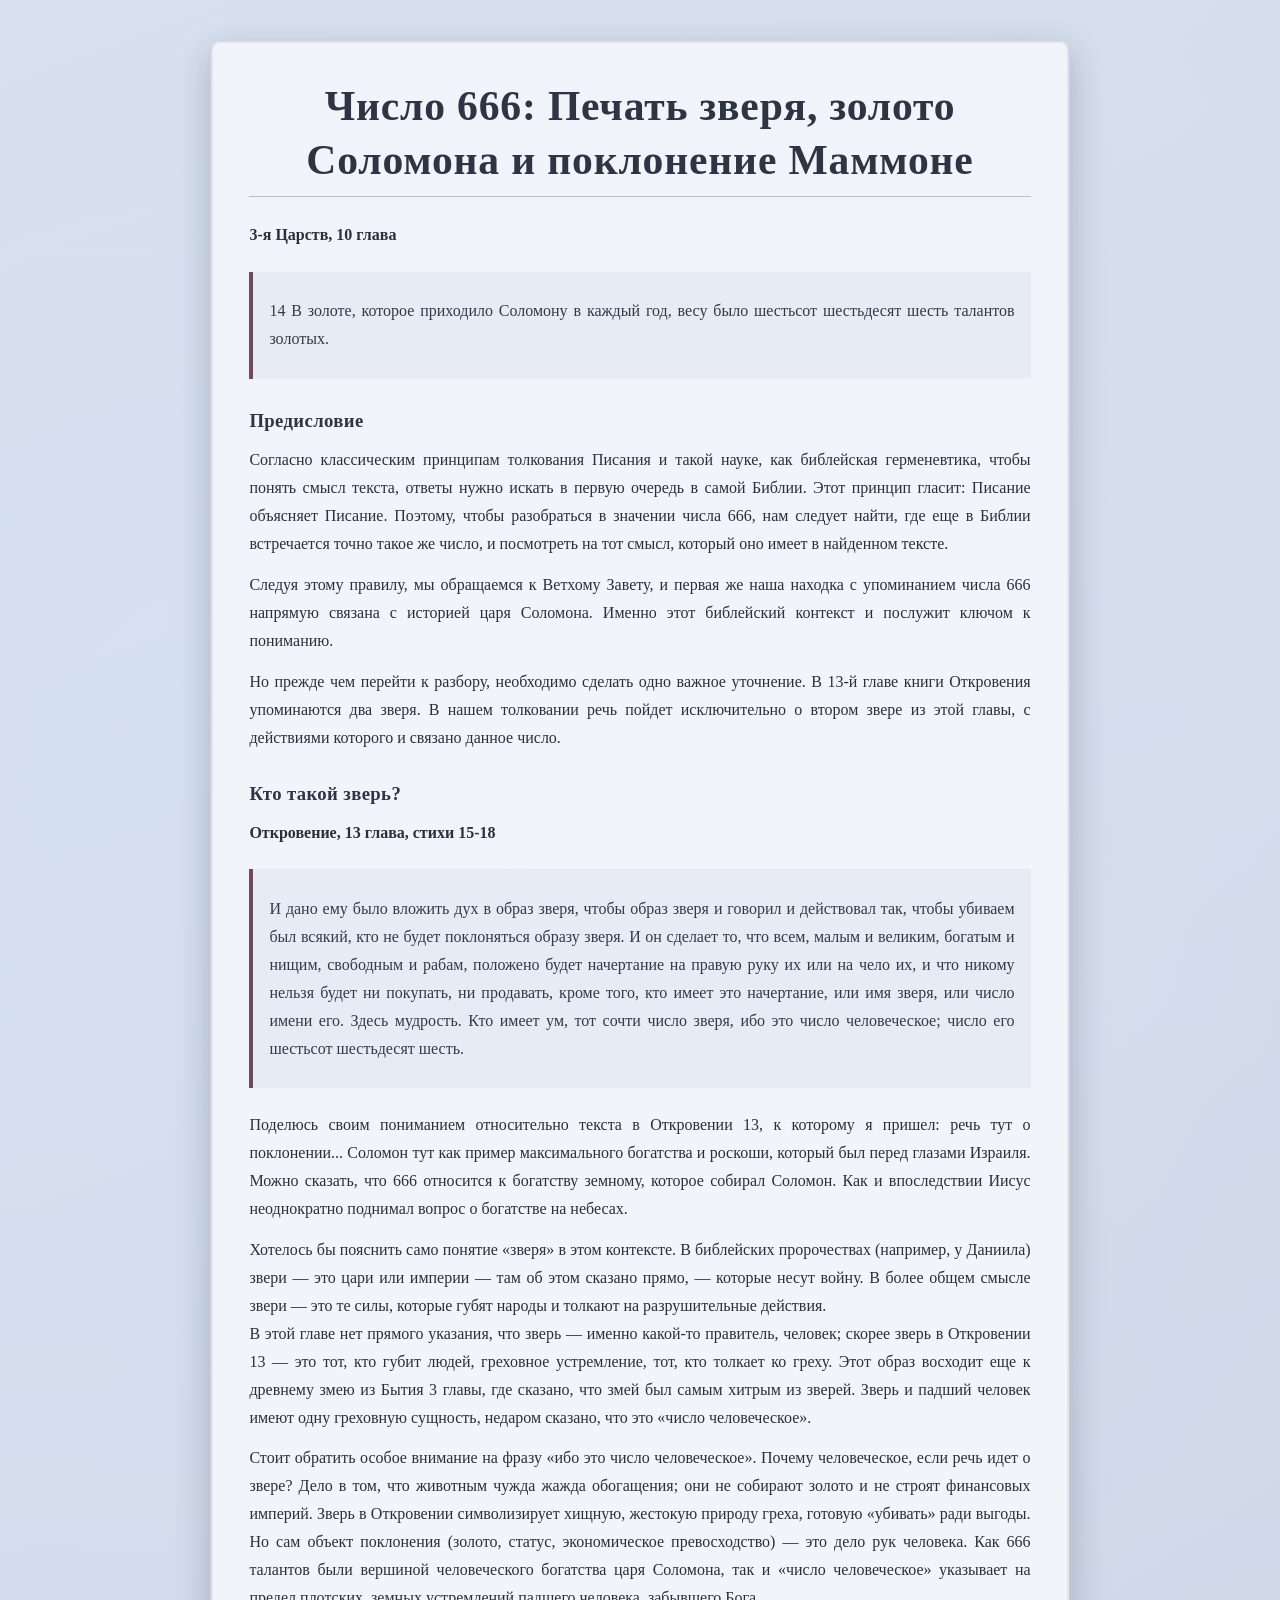
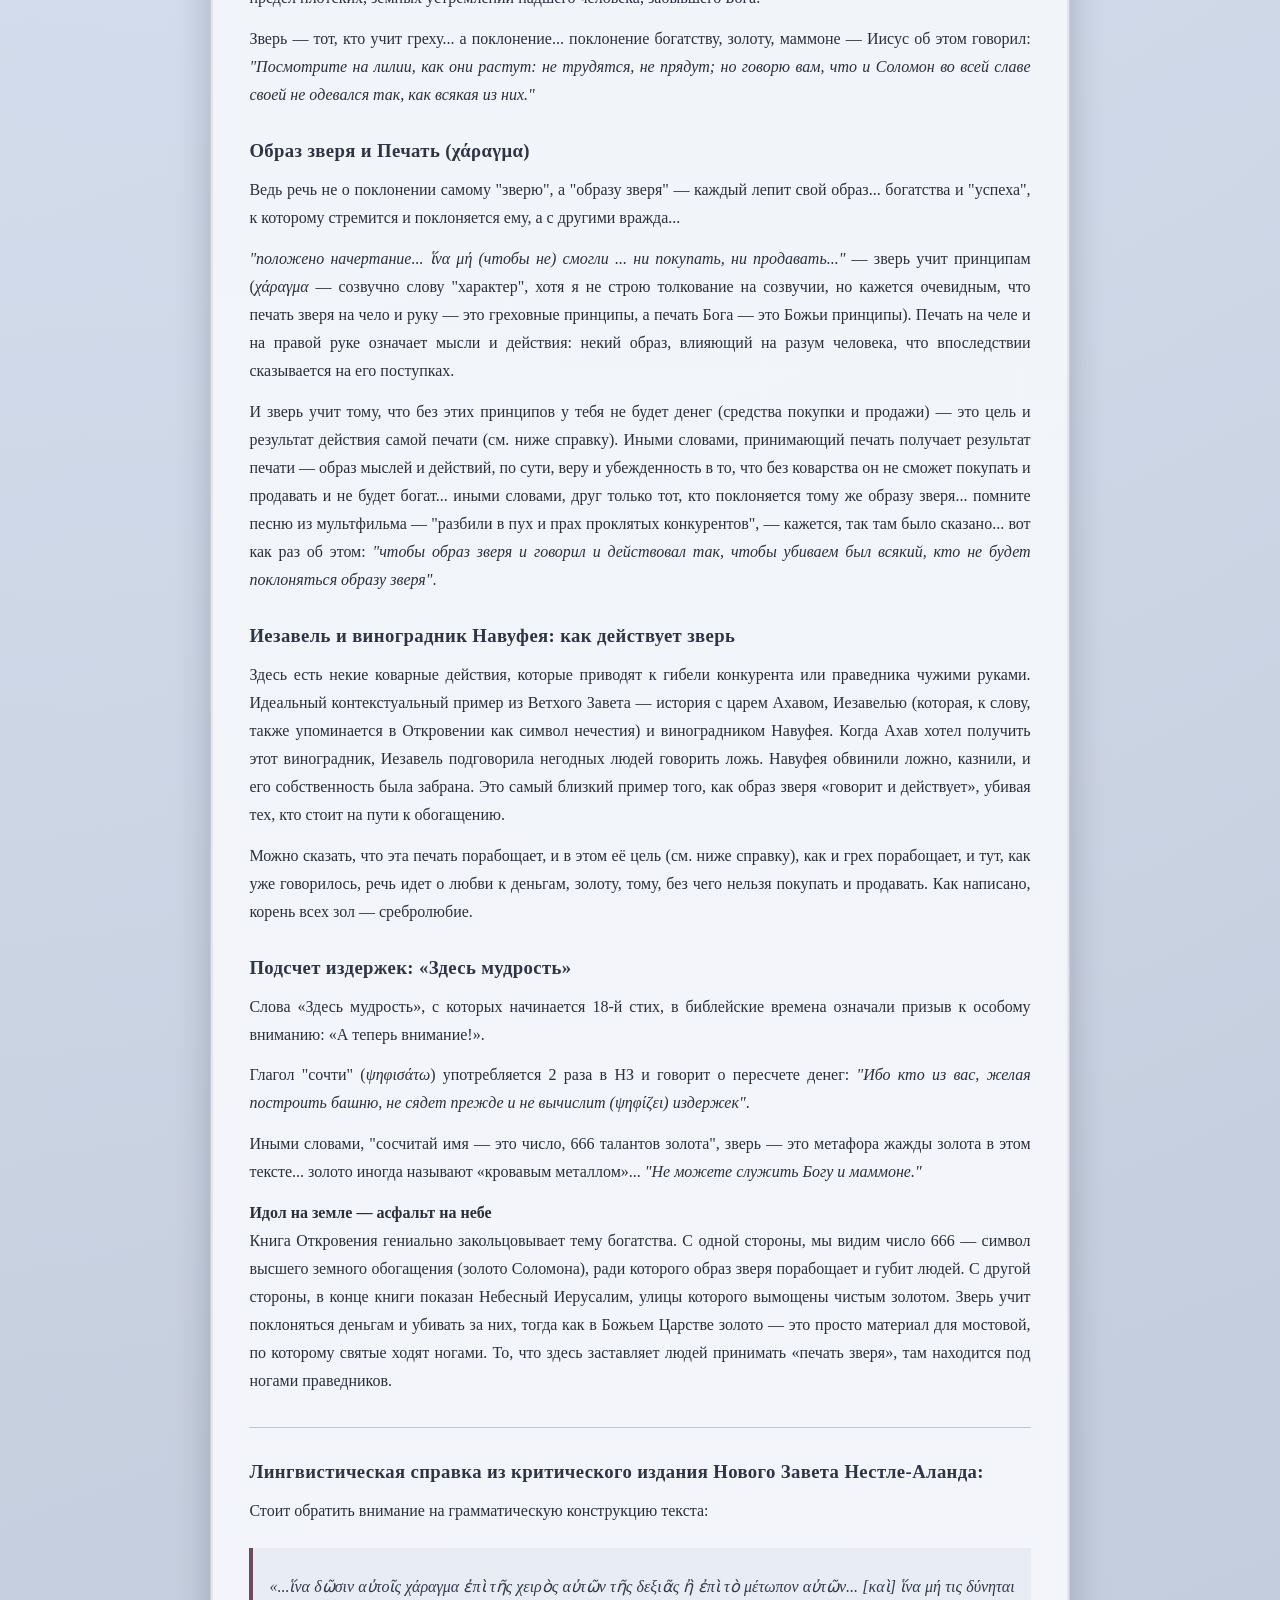
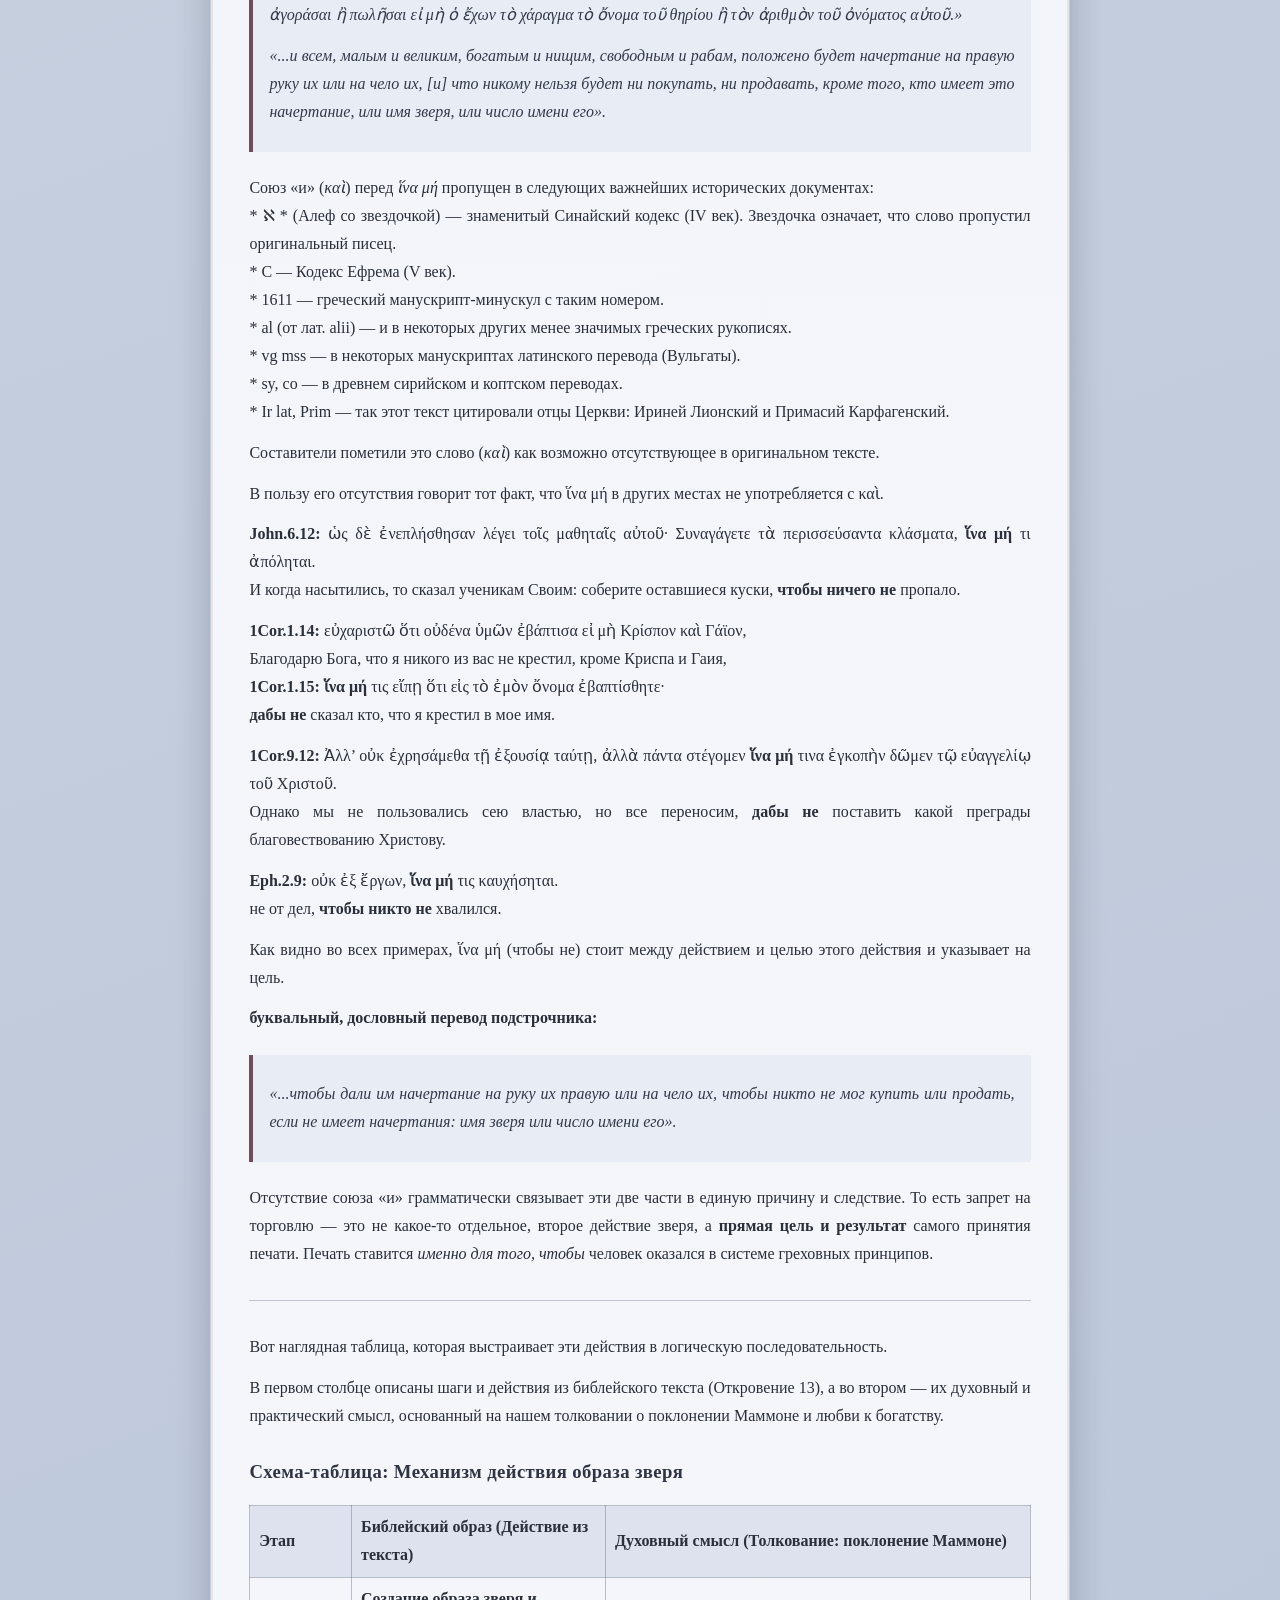
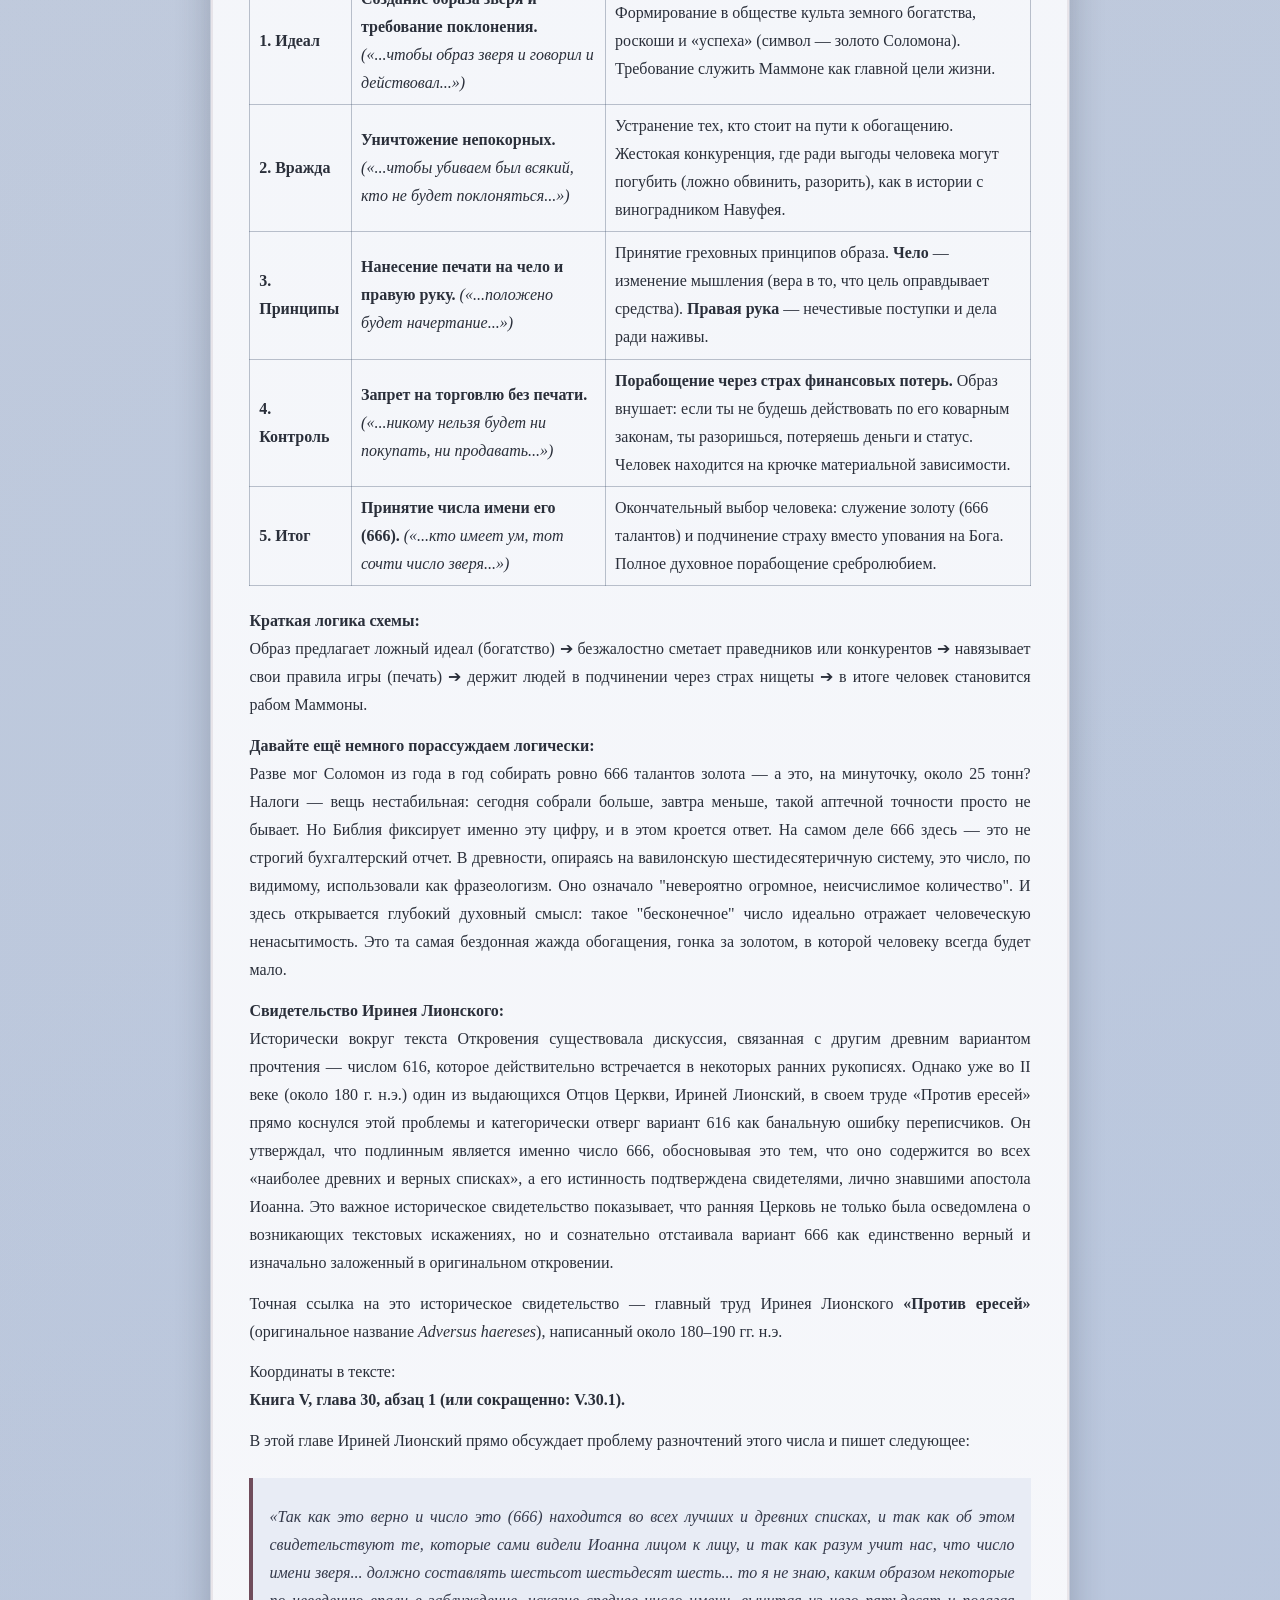
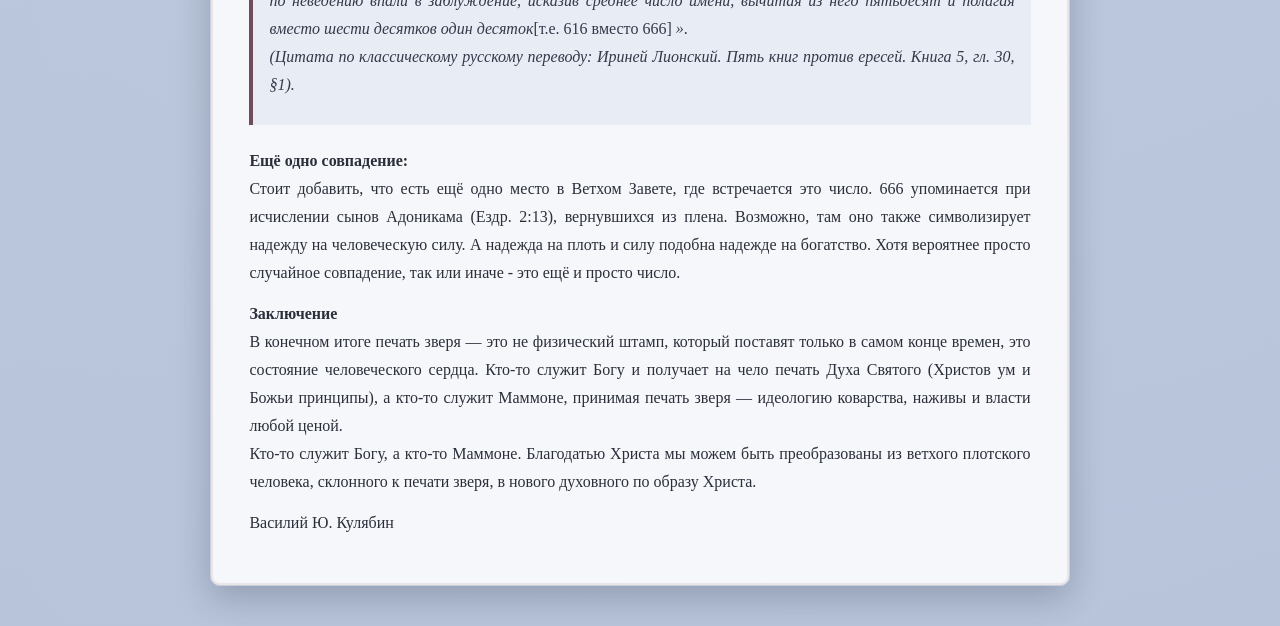
==== revelation13.html @ 9539af29 "edits" ====
<!doctype html>
<html lang="ru">
<head>
  <meta charset="utf-8">
  <meta name="viewport" content="width=device-width, initial-scale=1">
  <title>Число 666: Печать зверя, золото Соломона и поклонение Маммоне</title>
  <link rel="stylesheet" href="ancient-study.css">
</head>
<body>
  <main class="page"><h1 id="666">Число 666: Печать зверя, золото Соломона и поклонение Маммоне</h1>
<p><strong>3-я Царств, 10 глава</strong></p>
<blockquote>
<p>14 В золоте, которое приходило Соломону в каждый год, весу было шестьсот шестьдесят шесть талантов золотых.</p>
</blockquote>
<h3 id="_1">Предисловие</h3>
<p>Согласно классическим принципам толкования Писания и такой науке, как библейская герменевтика, чтобы понять смысл текста, ответы нужно искать в первую очередь в самой Библии. Этот принцип гласит: Писание объясняет Писание. Поэтому, чтобы разобраться в значении числа 666, нам следует найти, где еще в Библии встречается точно такое же число, и посмотреть на тот смысл, который оно имеет в найденном тексте.</p>
<p>Следуя этому правилу, мы обращаемся к Ветхому Завету, и первая же наша находка с упоминанием числа 666 напрямую связана с историей царя Соломона. Именно этот библейский контекст и послужит ключом к пониманию.</p>
<p>Но прежде чем перейти к разбору, необходимо сделать одно важное уточнение. В 13-й главе книги Откровения упоминаются два зверя. В нашем толковании речь пойдет исключительно о втором звере из этой главы, с действиями которого и связано данное число.</p>
<h3 id="_2">Кто такой зверь?</h3>
<p><strong>Откровение, 13 глава, стихи 15-18</strong></p>
<blockquote>
<p>И дано ему было вложить дух в образ зверя, чтобы образ зверя и говорил и действовал так, чтобы убиваем был всякий, кто не будет поклоняться образу зверя. И он сделает то, что всем, малым и великим, богатым и нищим, свободным и рабам, положено будет начертание на правую руку их или на чело их, и что никому нельзя будет ни покупать, ни продавать, кроме того, кто имеет это начертание, или имя зверя, или число имени его. Здесь мудрость. Кто имеет ум, тот сочти число зверя, ибо это число человеческое; число его шестьсот шестьдесят шесть.</p>
</blockquote>
<p>Поделюсь своим пониманием относительно текста в Откровении 13, к которому я пришел: речь тут о поклонении... Соломон тут как пример максимального богатства и роскоши, который был перед глазами Израиля. Можно сказать, что 666 относится к богатству земному, которое собирал Соломон. Как и впоследствии Иисус неоднократно поднимал вопрос о богатстве на небесах.</p>
<p>Хотелось бы пояснить само понятие «зверя» в этом контексте. В библейских пророчествах (например, у Даниила) звери — это цари или империи — там об этом сказано прямо, — которые несут войну. В более общем смысле звери — это те силы, которые губят народы и толкают на разрушительные действия.<br>
В этой главе нет прямого указания, что зверь — именно какой-то правитель, человек; скорее зверь в Откровении 13 — это тот, кто губит людей, греховное устремление, тот, кто толкает ко греху. Этот образ восходит еще к древнему змею из Бытия 3 главы, где сказано, что змей был самым хитрым из зверей. Зверь и падший человек имеют одну греховную сущность, недаром сказано, что это «число человеческое».</p>
<p>Стоит обратить особое внимание на фразу «ибо это число человеческое». Почему человеческое, если речь идет о звере? Дело в том, что животным чужда жажда обогащения; они не собирают золото и не строят финансовых империй. Зверь в Откровении символизирует хищную, жестокую природу греха, готовую «убивать» ради выгоды. Но сам объект поклонения (золото, статус, экономическое превосходство) — это дело рук человека. Как 666 талантов были вершиной человеческого богатства царя Соломона, так и «число человеческое» указывает на предел плотских, земных устремлений падшего человека, забывшего Бога.</p>
<p>Зверь — тот, кто учит греху... а поклонение... поклонение богатству, золоту, маммоне — Иисус об этом говорил: <em>"Посмотрите на лилии, как они растут: не трудятся, не прядут; но говорю вам, что и Соломон во всей славе своей не одевался так, как всякая из них."</em></p>
<h3 id="_3">Образ зверя и Печать (χάραγμα)</h3>
<p>Ведь речь не о поклонении самому "зверю", а "образу зверя" — каждый лепит свой образ... богатства и "успеха", к которому стремится и поклоняется ему, а с другими вражда...</p>
<p><em>"положено начертание... ἵνα μή (чтобы не) смогли ... ни покупать, ни продавать..."</em> — зверь учит принципам (<em>χάραγμα</em> — созвучно слову "характер", хотя я не строю толкование на созвучии, но кажется очевидным, что печать зверя на чело и руку — это греховные принципы, а печать Бога — это Божьи принципы). Печать на челе и на правой руке означает мысли и действия: некий образ, влияющий на разум человека, что впоследствии сказывается на его поступках.</p>
<p>И зверь учит тому, что без этих принципов у тебя не будет денег (средства покупки и продажи) — это цель и результат действия самой печати (см. ниже справку). Иными словами, принимающий печать получает результат печати — образ мыслей и действий, по сути, веру и убежденность в то, что без коварства он не сможет покупать и продавать и не будет богат... иными словами, друг только тот, кто поклоняется тому же образу зверя... помните песню из мультфильма — "разбили в пух и прах проклятых конкурентов", — кажется, так там было сказано... вот как раз об этом: <em>"чтобы образ зверя и говорил и действовал так, чтобы убиваем был всякий, кто не будет поклоняться образу зверя"</em>.</p>
<h3 id="_4">Иезавель и виноградник Навуфея: как действует зверь</h3>
<p>Здесь есть некие коварные действия, которые приводят к гибели конкурента или праведника чужими руками. Идеальный контекстуальный пример из Ветхого Завета — история с царем Ахавом, Иезавелью (которая, к слову, также упоминается в Откровении как символ нечестия) и виноградником Навуфея. Когда Ахав хотел получить этот виноградник, Иезавель подговорила негодных людей говорить ложь. Навуфея обвинили ложно, казнили, и его собственность была забрана. Это самый близкий пример того, как образ зверя «говорит и действует», убивая тех, кто стоит на пути к обогащению.</p>
<p>Можно сказать, что эта печать порабощает, и в этом её цель (см. ниже справку), как и грех порабощает, и тут, как уже говорилось, речь идет о любви к деньгам, золоту, тому, без чего нельзя покупать и продавать. Как написано, корень всех зол — сребролюбие.</p>
<h3 id="_5">Подсчет издержек: «Здесь мудрость»</h3>
<p>Слова «Здесь мудрость», с которых начинается 18-й стих, в библейские времена означали призыв к особому вниманию: «А теперь внимание!».</p>
<p>Глагол "сочти" (<em>ψηφισάτω</em>) употребляется 2 раза в НЗ и говорит о пересчете денег: <em>"Ибо кто из вас, желая построить башню, не сядет прежде и не вычислит (ψηφίζει) издержек"</em>.</p>
<p>Иными словами, "сосчитай имя — это число, 666 талантов золота", зверь — это метафора жажды золота в этом тексте... золото иногда называют «кровавым металлом»... <em>"Не можете служить Богу и маммоне."</em></p>
<p><strong>Идол на земле — асфальт на небе</strong><br>
Книга Откровения гениально закольцовывает тему богатства. С одной стороны, мы видим число 666 — символ высшего земного обогащения (золото Соломона), ради которого образ зверя порабощает и губит людей. С другой стороны, в конце книги показан Небесный Иерусалим, улицы которого вымощены чистым золотом. Зверь учит поклоняться деньгам и убивать за них, тогда как в Божьем Царстве золото — это просто материал для мостовой, по которому святые ходят ногами. То, что здесь заставляет людей принимать «печать зверя», там находится под ногами праведников.</p>
<hr>
<h3 id="-">Лингвистическая справка из критического издания Нового Завета Нестле-Аланда:</h3>
<p>Стоит обратить внимание на грамматическую конструкцию текста:</p>
<blockquote>
<p><em>«...ἵνα δῶσιν αὐτοῖς χάραγμα ἐπὶ τῆς χειρὸς αὐτῶν τῆς δεξιᾶς ἢ ἐπὶ τὸ μέτωπον αὐτῶν... [καὶ] ἵνα μή τις δύνηται ἀγοράσαι ἢ πωλῆσαι εἰ μὴ ὁ ἔχων τὸ χάραγμα τὸ ὄνομα τοῦ θηρίου ἢ τὸν ἀριθμὸν τοῦ ὀνόματος αὐτοῦ.»</em></p>
<p><em>«...и всем, малым и великим, богатым и нищим, свободным и рабам, положено будет начертание на правую руку их или на чело их, [и] что никому нельзя будет ни покупать, ни продавать, кроме того, кто имеет это начертание, или имя зверя, или число имени его».</em></p>
</blockquote>
<p>Союз «и» (<em>καὶ</em>) перед <em>ἵνα μή</em> пропущен в следующих важнейших исторических документах:<br>
*   ℵ * (Алеф со звездочкой) — знаменитый Синайский кодекс (IV век). Звездочка означает, что слово пропустил оригинальный писец.<br>
*   C — Кодекс Ефрема (V век).<br>
*   1611 — греческий манускрипт-минускул с таким номером.<br>
*   al (от лат. alii) — и в некоторых других менее значимых греческих рукописях.<br>
*   vg mss — в некоторых манускриптах латинского перевода (Вульгаты).<br>
*   sy, co — в древнем сирийском и коптском переводах.<br>
*   Ir lat, Prim — так этот текст цитировали отцы Церкви: Ириней Лионский и Примасий Карфагенский.</p>
<p>Составители пометили это слово (<em>καὶ</em>) как возможно отсутствующее в оригинальном тексте.</p>
<p>В пользу его отсутствия говорит тот факт, что ἵνα μή в других местах не употребляется с καὶ.</p>
<p><strong>John.6.12:</strong> ὡς δὲ ἐνεπλήσθησαν λέγει τοῖς μαθηταῖς αὐτοῦ· Συναγάγετε τὰ περισσεύσαντα κλάσματα, <strong>ἵνα μή</strong> τι ἀπόληται.<br>
И когда насытились, то сказал ученикам Своим: соберите оставшиеся куски, <strong>чтобы ничего не</strong> пропало.</p>
<p><strong>1Cor.1.14:</strong> εὐχαριστῶ ὅτι οὐδένα ὑμῶν ἐβάπτισα εἰ μὴ Κρίσπον καὶ Γάϊον,<br>
Благодарю Бога, что я никого из вас не крестил, кроме Криспа и Гаия,<br>
<strong>1Cor.1.15:</strong> <strong>ἵνα μή</strong> τις εἴπῃ ὅτι εἰς τὸ ἐμὸν ὄνομα ἐβαπτίσθητε·<br>
<strong>дабы не</strong> сказал кто, что я крестил в мое имя.</p>
<p><strong>1Cor.9.12:</strong> Ἀλλ’ οὐκ ἐχρησάμεθα τῇ ἐξουσίᾳ ταύτῃ, ἀλλὰ πάντα στέγομεν <strong>ἵνα μή</strong> τινα ἐγκοπὴν δῶμεν τῷ εὐαγγελίῳ τοῦ Χριστοῦ.<br>
Однако мы не пользовались сею властью, но все переносим, <strong>дабы не</strong> поставить какой преграды благовествованию Христову.</p>
<p><strong>Eph.2.9:</strong> οὐκ ἐξ ἔργων, <strong>ἵνα μή</strong> τις καυχήσηται.<br>
не от дел, <strong>чтобы никто не</strong> хвалился.</p>
<p>Как видно во всех примерах, ἵνα μή (чтобы не) стоит между действием и целью этого действия и указывает на цель.</p>
<p><strong>буквальный, дословный перевод подстрочника:</strong></p>
<blockquote>
<p><em>«...чтобы дали им начертание на руку их правую или на чело их, </em><em>чтобы никто не мог</em><em> купить или продать, если не имеет начертания: имя зверя или число имени его».</em></p>
</blockquote>
<p>Отсутствие союза «и» грамматически связывает эти две части в единую причину и следствие. То есть запрет на торговлю — это не какое-то отдельное, второе действие зверя, а <strong>прямая цель и результат</strong> самого принятия печати. Печать ставится <em>именно для того, чтобы</em> человек оказался в системе греховных принципов.</p>
<hr>
<p>Вот наглядная таблица, которая выстраивает эти действия в логическую последовательность.</p>
<p>В первом столбце описаны шаги и действия из библейского текста (Откровение 13), а во втором — их духовный и практический смысл, основанный на нашем толковании о поклонении Маммоне и любви к богатству.</p>
<h3 id="-_1">Схема-таблица: Механизм действия образа зверя</h3>
<table>
<thead>
<tr>
<th style="text-align: left;">Этап</th>
<th style="text-align: left;">Библейский образ (Действие из текста)</th>
<th style="text-align: left;">Духовный смысл (Толкование: поклонение Маммоне)</th>
</tr>
</thead>
<tbody>
<tr>
<td style="text-align: left;"><strong>1. Идеал</strong></td>
<td style="text-align: left;"><strong>Создание образа зверя и требование поклонения.</strong> <em>(«...чтобы образ зверя и говорил и действовал...»)</em></td>
<td style="text-align: left;">Формирование в обществе культа земного богатства, роскоши и «успеха» (символ — золото Соломона). Требование служить Маммоне как главной цели жизни.</td>
</tr>
<tr>
<td style="text-align: left;"><strong>2. Вражда</strong></td>
<td style="text-align: left;"><strong>Уничтожение непокорных.</strong> <em>(«...чтобы убиваем был всякий, кто не будет поклоняться...»)</em></td>
<td style="text-align: left;">Устранение тех, кто стоит на пути к обогащению. Жестокая конкуренция, где ради выгоды человека могут погубить (ложно обвинить, разорить), как в истории с виноградником Навуфея.</td>
</tr>
<tr>
<td style="text-align: left;"><strong>3. Принципы</strong></td>
<td style="text-align: left;"><strong>Нанесение печати на чело и правую руку.</strong> <em>(«...положено будет начертание...»)</em></td>
<td style="text-align: left;">Принятие греховных принципов образа. <strong>Чело</strong> — изменение мышления (вера в то, что цель оправдывает средства). <strong>Правая рука</strong> — нечестивые поступки и дела ради наживы.</td>
</tr>
<tr>
<td style="text-align: left;"><strong>4. Контроль</strong></td>
<td style="text-align: left;"><strong>Запрет на торговлю без печати.</strong> <em>(«...никому нельзя будет ни покупать, ни продавать...»)</em></td>
<td style="text-align: left;"><strong>Порабощение через страх финансовых потерь.</strong> Образ внушает: если ты не будешь действовать по его коварным законам, ты разоришься, потеряешь деньги и статус. Человек находится на крючке материальной зависимости.</td>
</tr>
<tr>
<td style="text-align: left;"><strong>5. Итог</strong></td>
<td style="text-align: left;"><strong>Принятие числа имени его (666).</strong> <em>(«...кто имеет ум, тот сочти число зверя...»)</em></td>
<td style="text-align: left;">Окончательный выбор человека: служение золоту (666 талантов) и подчинение страху вместо упования на Бога. Полное духовное порабощение сребролюбием.</td>
</tr>
</tbody>
</table>
<p><strong>Краткая логика схемы:</strong><br>
Образ предлагает ложный идеал (богатство) ➔ безжалостно сметает праведников или конкурентов ➔ навязывает свои правила игры (печать) ➔ держит людей в подчинении через страх нищеты ➔ в итоге человек становится рабом Маммоны.</p>
<p><strong>Давайте ещё немного порассуждаем логически:</strong><br>
Разве мог Соломон из года в год собирать ровно 666 талантов золота — а это, на минуточку, около 25 тонн? Налоги — вещь нестабильная: сегодня собрали больше, завтра меньше, такой аптечной точности просто не бывает. Но Библия фиксирует именно эту цифру, и в этом кроется ответ. На самом деле 666 здесь — это не строгий бухгалтерский отчет. В древности, опираясь на вавилонскую шестидесятеричную систему, это число, по видимому, использовали как фразеологизм. Оно означало "невероятно огромное, неисчислимое количество". И здесь открывается глубокий духовный смысл: такое "бесконечное" число идеально отражает человеческую ненасытимость. Это та самая бездонная жажда обогащения, гонка за золотом, в которой человеку всегда будет мало.</p>
<p><strong>Свидетельство Иринея Лионского:</strong><br>
Исторически вокруг текста Откровения существовала дискуссия, связанная с другим древним вариантом прочтения — числом 616, которое действительно встречается в некоторых ранних рукописях. Однако уже во II веке (около 180 г. н.э.) один из выдающихся Отцов Церкви, Ириней Лионский, в своем труде «Против ересей» прямо коснулся этой проблемы и категорически отверг вариант 616 как банальную ошибку переписчиков. Он утверждал, что подлинным является именно число 666, обосновывая это тем, что оно содержится во всех «наиболее древних и верных списках», а его истинность подтверждена свидетелями, лично знавшими апостола Иоанна. Это важное историческое свидетельство показывает, что ранняя Церковь не только была осведомлена о возникающих текстовых искажениях, но и сознательно отстаивала вариант 666 как единственно верный и изначально заложенный в оригинальном откровении.</p>
<p>Точная ссылка на это историческое свидетельство — главный труд Иринея Лионского <strong>«Против ересей»</strong> (оригинальное название <em>Adversus haereses</em>), написанный около 180–190 гг. н.э.</p>
<p>Координаты в тексте:<br>
<strong>Книга V, глава 30, абзац 1 (или сокращенно: V.30.1).</strong></p>
<p>В этой главе Ириней Лионский прямо обсуждает проблему разночтений этого числа и пишет следующее:</p>
<blockquote>
<p><em>«Так как это верно и число это (666) находится во всех лучших и древних списках, и так как об этом свидетельствуют те, которые сами видели Иоанна лицом к лицу, и так как разум учит нас, что число имени зверя... должно составлять шестьсот шестьдесят шесть... то я не знаю, каким образом некоторые по неведению впали в заблуждение, исказив среднее число имени, вычитая из него пятьдесят и полагая вместо шести десятков один десяток</em>[т.е. 616 вместо 666] <em>»</em>.<br>
<em>(Цитата по классическому русскому переводу: Ириней Лионский. Пять книг против ересей. Книга 5, гл. 30, §1).</em></p>
</blockquote>
<p><strong>Ещё одно совпадение:</strong><br>
Стоит добавить, что есть ещё одно место в Ветхом Завете, где встречается это число. 666 упоминается при исчислении сынов Адоникама (Ездр. 2:13), вернувшихся из плена. Возможно, там оно также символизирует надежду на человеческую силу. А надежда на плоть и силу подобна надежде на богатство. Хотя вероятнее просто случайное совпадение, так или иначе - это ещё и просто число.</p>
<p><strong>Заключение</strong><br>
В конечном итоге печать зверя — это не физический штамп, который поставят только в самом конце времен, это состояние человеческого сердца. Кто-то служит Богу и получает на чело печать Духа Святого (Христов ум и Божьи принципы), а кто-то служит Маммоне, принимая печать зверя — идеологию коварства, наживы и власти любой ценой.<br>
Кто-то служит Богу, а кто-то Маммоне. Благодатью Христа мы можем быть преобразованы из ветхого плотского человека, склонного к печати зверя, в нового духовного по образу Христа.</p>
<p>Василий Ю. Кулябин</p></main>
</body>
</html>
---- ancient-study.css ----
:root {
  --paper: #f7f8fb;
  --ink: #2a2f3a;
  --accent: #6f4c5b;
  --accent-soft: #b49aa7;
  --border: #c8ceda;
  --shadow: rgba(19, 28, 45, 0.24);
}

* {
  box-sizing: border-box;
}

body {
  margin: 0;
  color: var(--ink);
  background:
    radial-gradient(circle at 15% 10%, rgba(216, 228, 246, 0.65), transparent 36%),
    radial-gradient(circle at 80% 88%, rgba(190, 205, 231, 0.38), transparent 34%),
    linear-gradient(160deg, #d7deea, #c5cede 46%, #b6c2d7);
  font-family: "Palatino Linotype", "Book Antiqua", Palatino, serif;
  line-height: 1.75;
  min-height: 100vh;
}

.page {
  width: min(860px, calc(100% - 2rem));
  margin: 2.5rem auto;
  padding: 2.2rem 2.4rem;
  background:
    linear-gradient(0deg, rgba(247, 248, 251, 0.985), rgba(241, 244, 250, 0.975));
  border: 1px solid var(--border);
  border-radius: 10px;
  box-shadow:
    0 12px 35px var(--shadow),
    inset 0 0 0 2px rgba(180, 154, 167, 0.2);
  position: relative;
}

h1,
h2,
h3 {
  color: #2f3444;
  line-height: 1.3;
  margin-top: 1.6em;
  margin-bottom: 0.6em;
  letter-spacing: 0.02em;
}

h1 {
  font-size: clamp(1.8rem, 4vw, 2.6rem);
  text-align: center;
  margin-top: 0.2rem;
  border-bottom: 1px solid rgba(111, 76, 91, 0.35);
  padding-bottom: 0.5rem;
}

h2 {
  font-size: clamp(1.35rem, 3vw, 1.85rem);
  border-left: 4px solid rgba(111, 76, 91, 0.55);
  padding-left: 0.6rem;
}

p {
  margin: 0.8em 0;
  text-align: justify;
}

blockquote {
  margin: 1.4rem 0;
  padding: 0.8rem 1rem;
  border-left: 4px solid var(--accent);
  background: rgba(224, 230, 242, 0.6);
  color: #34394a;
}

a {
  color: #5a3e4d;
  text-decoration-color: rgba(90, 62, 77, 0.45);
}

a:hover {
  text-decoration-color: rgba(90, 62, 77, 1);
}

code {
  font-family: "Courier New", Courier, monospace;
  background: rgba(104, 92, 127, 0.12);
  padding: 0.1rem 0.35rem;
  border-radius: 4px;
}

pre {
  background: rgba(216, 224, 239, 0.65);
  border: 1px solid rgba(111, 76, 91, 0.35);
  border-radius: 7px;
  padding: 1rem;
  overflow: auto;
}

hr {
  border: none;
  border-top: 1px solid rgba(71, 86, 113, 0.3);
  margin: 2rem 0;
}

table {
  width: 100%;
  border-collapse: collapse;
  margin: 1.3rem 0;
}

th,
td {
  border: 1px solid rgba(71, 86, 113, 0.35);
  padding: 0.45rem 0.55rem;
}

th {
  background: rgba(188, 198, 220, 0.42);
}

@media (max-width: 700px) {
  .page {
    width: calc(100% - 1rem);
    margin: 0.7rem auto;
    padding: 1.3rem 1rem;
  }

  h1 {
    margin-top: 0;
  }
}
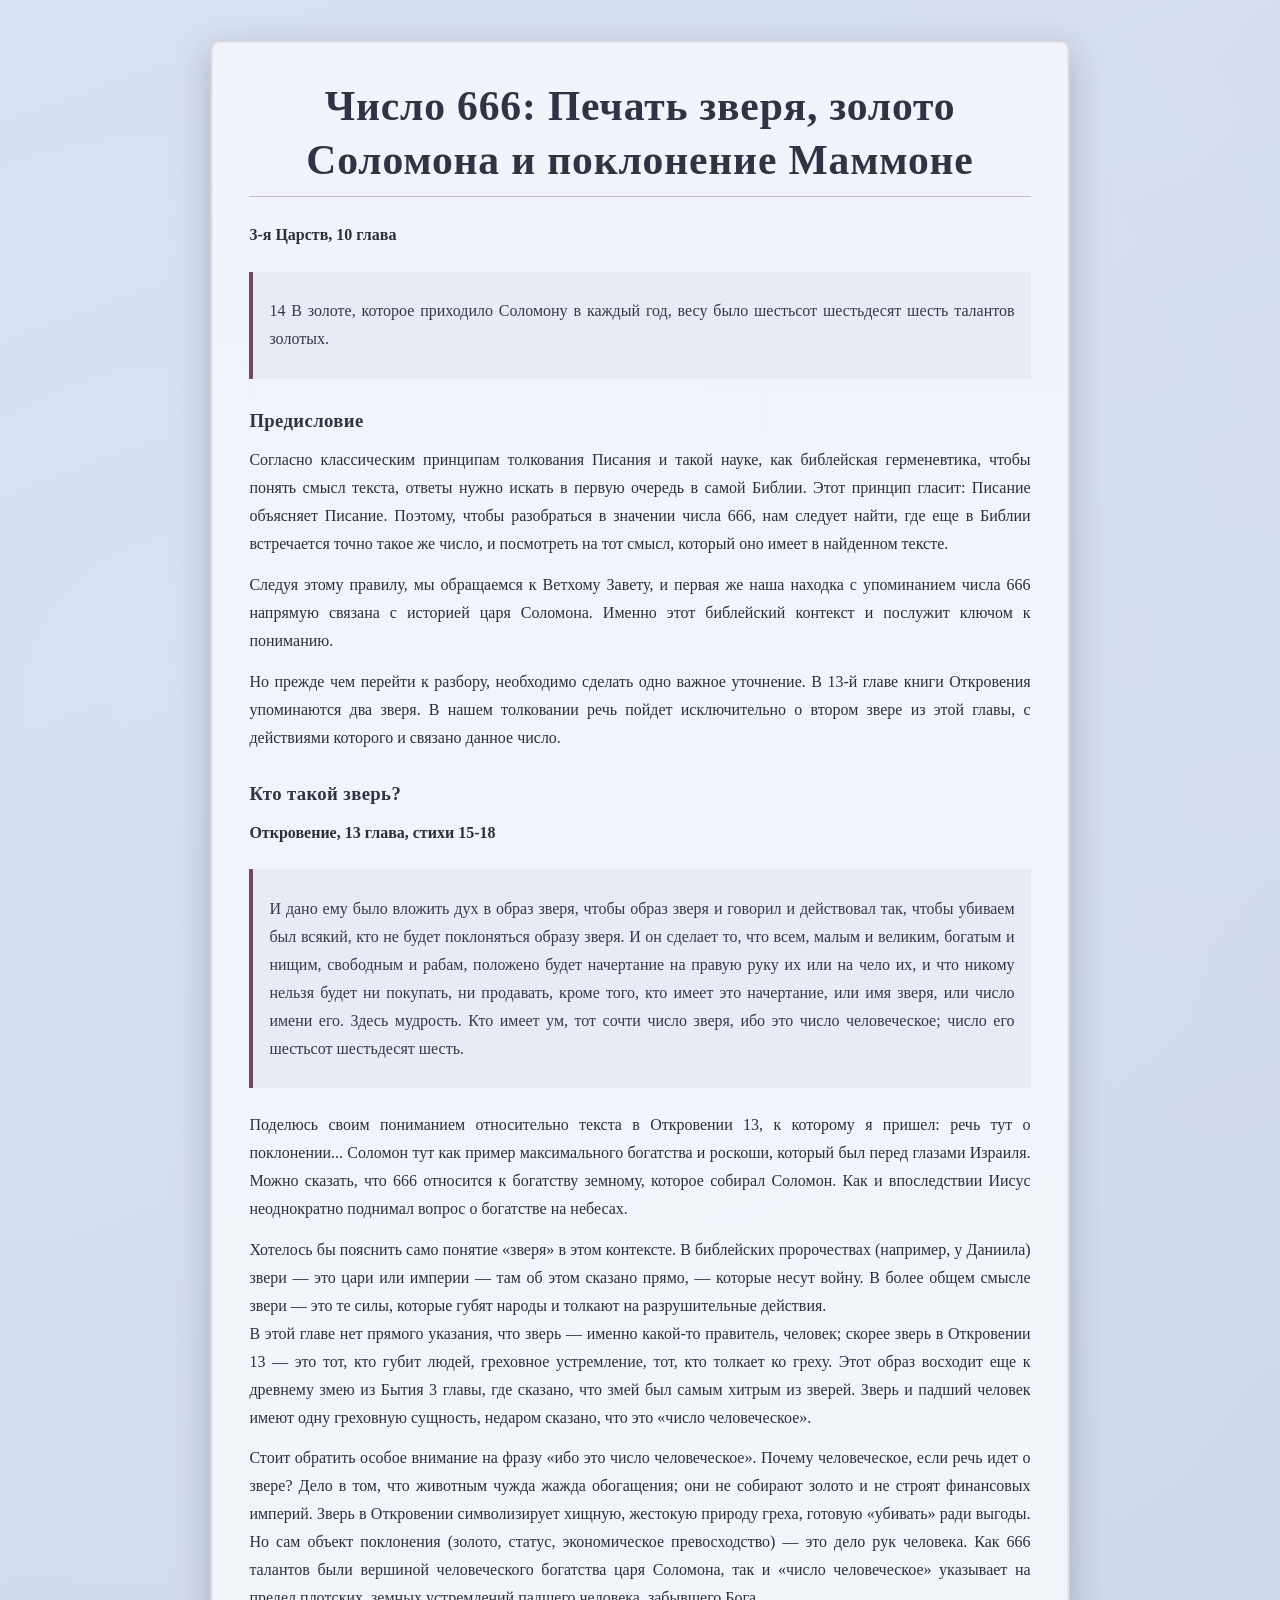
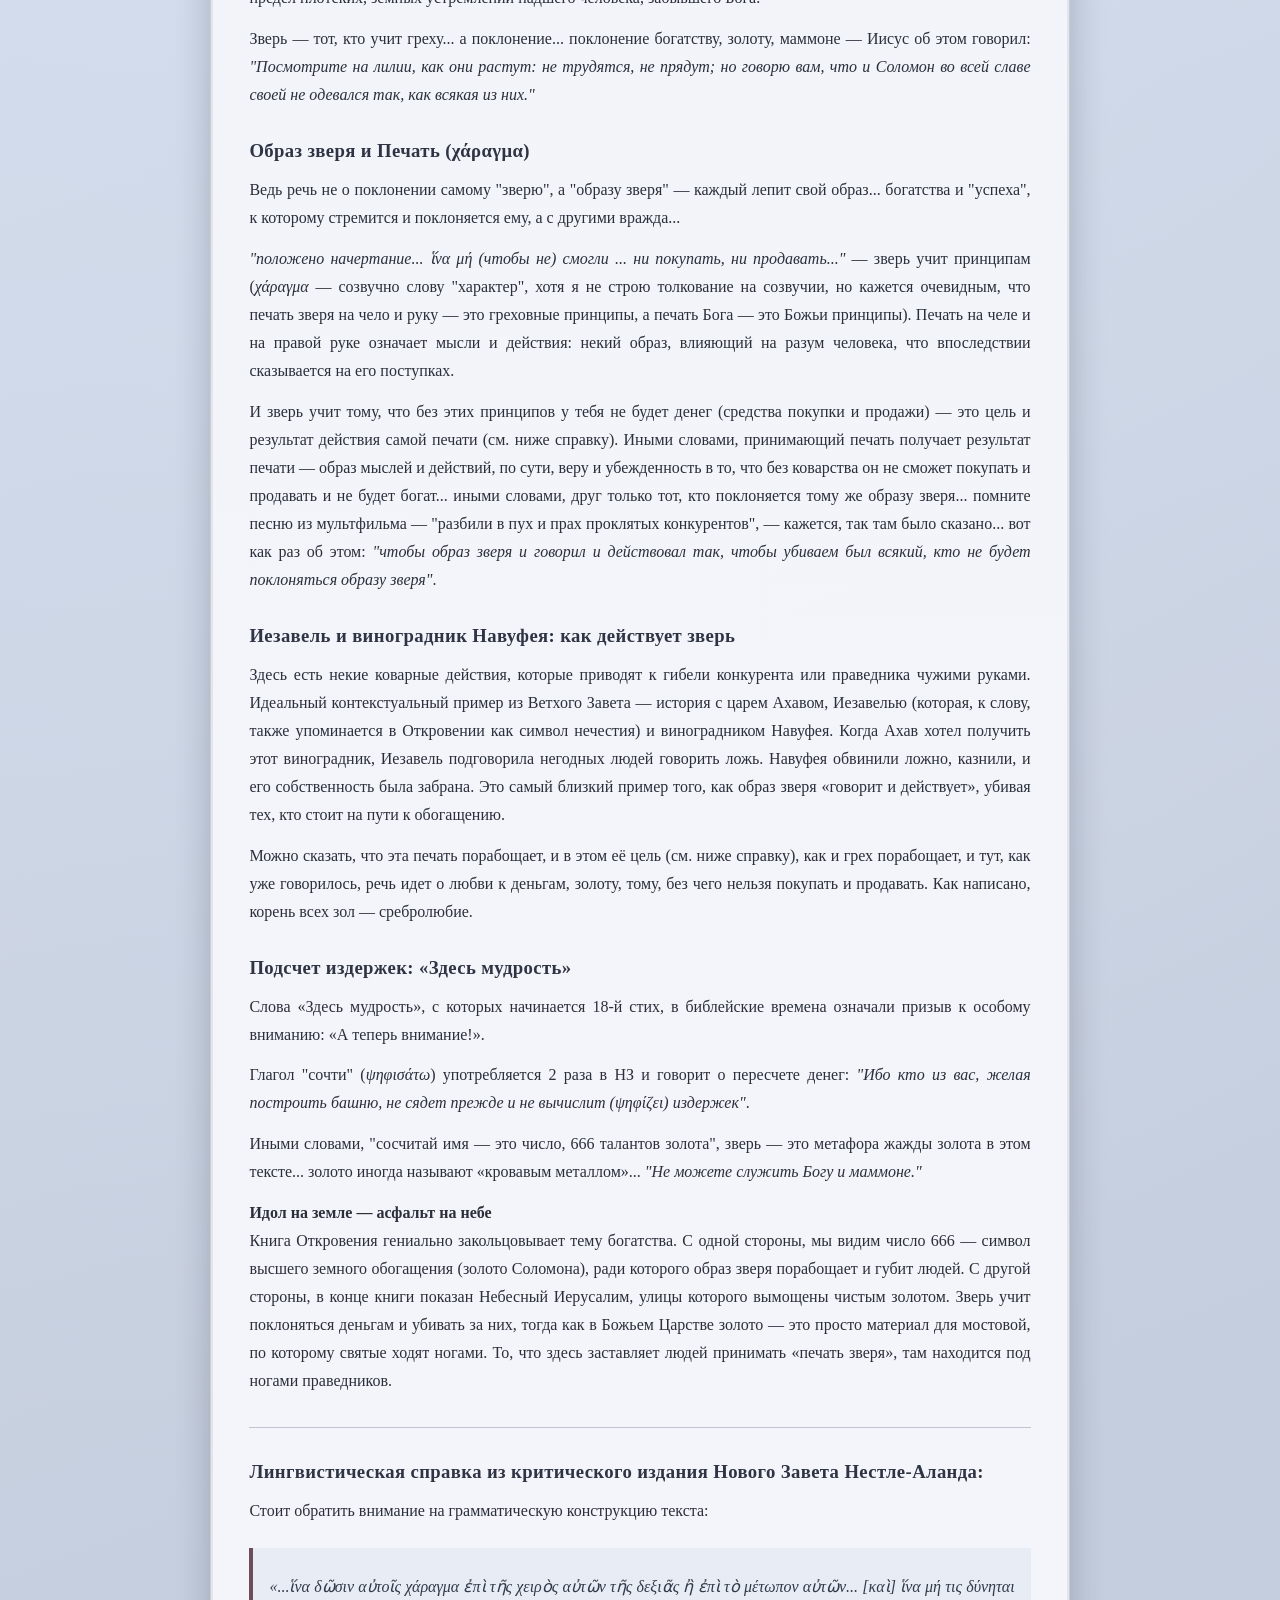
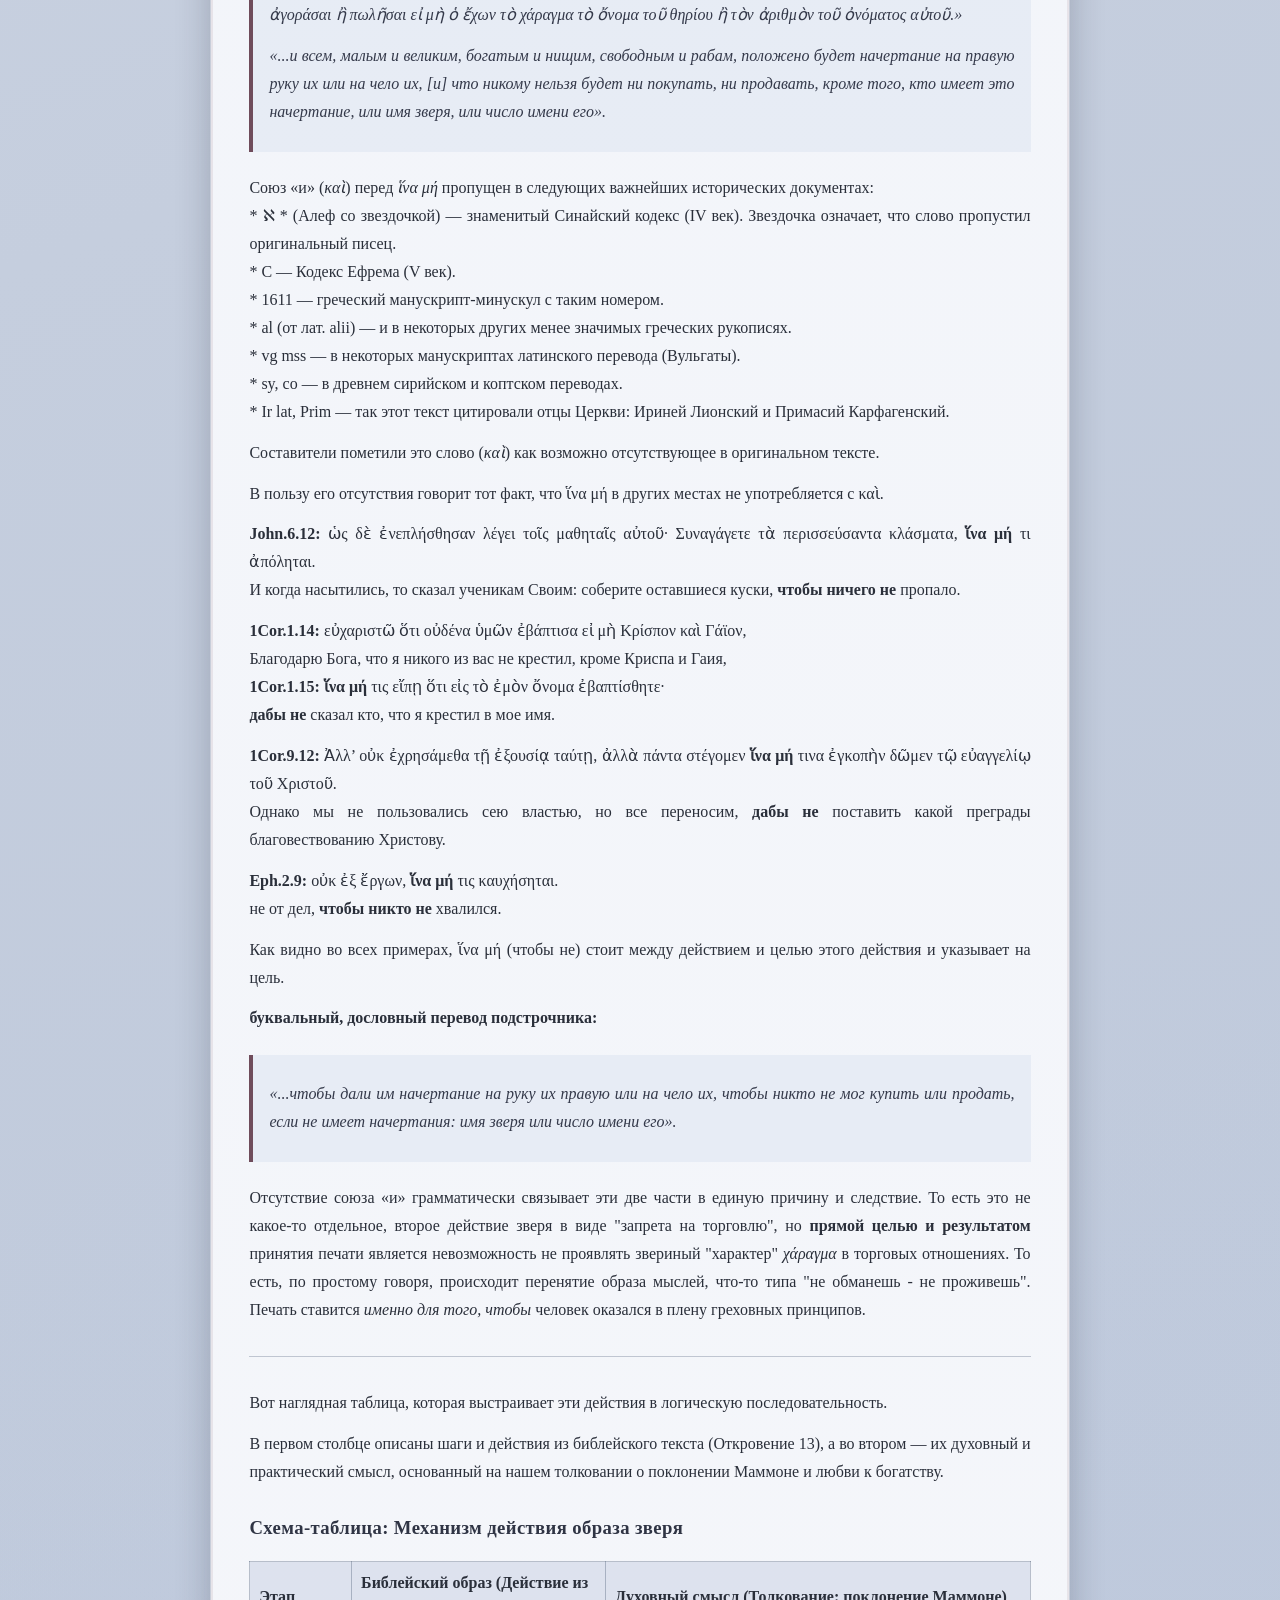
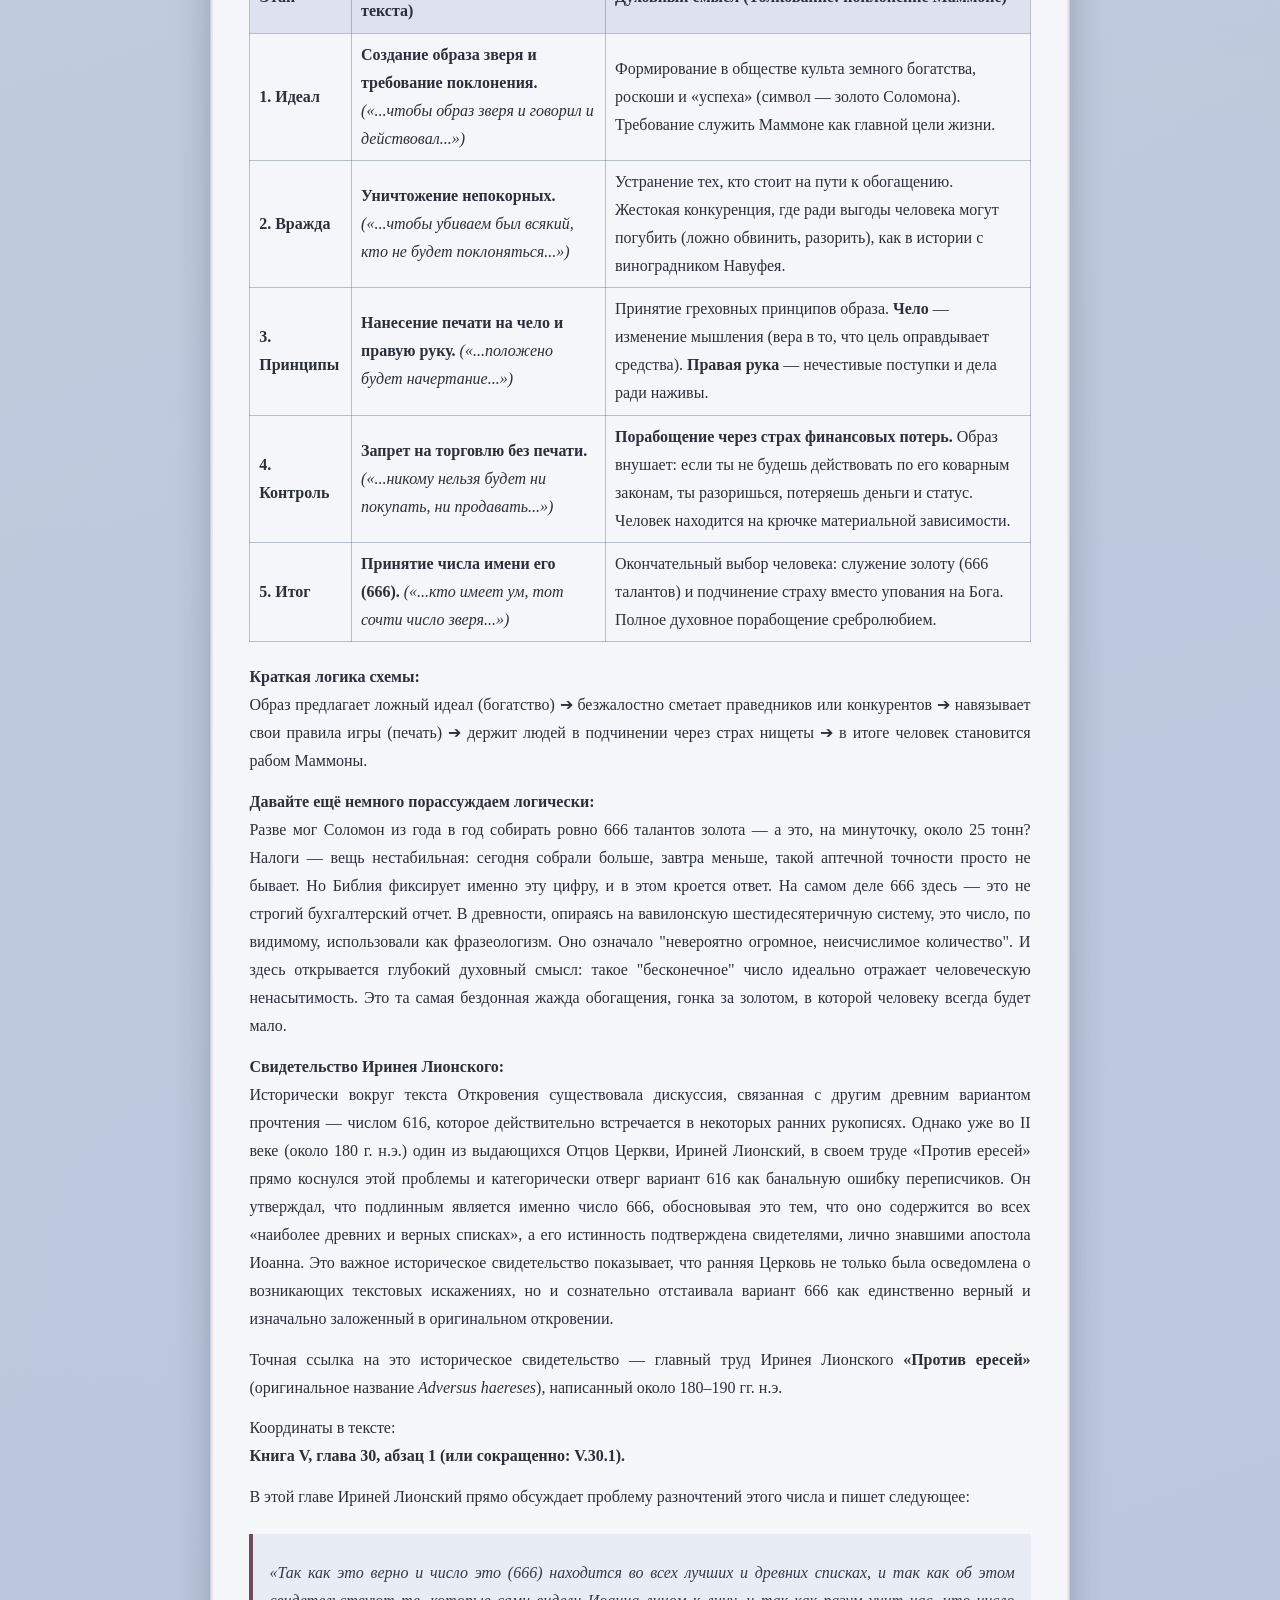
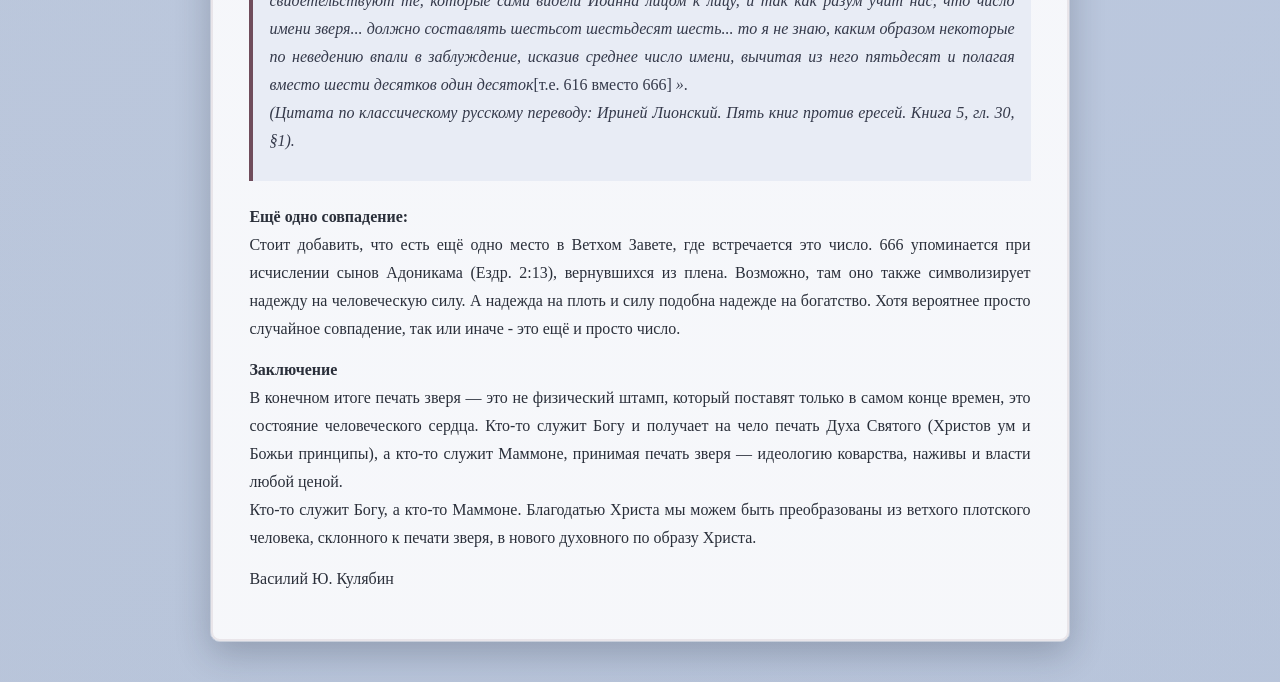
==== commit bbddb176: "edits" ====
--- a/revelation13.html
+++ b/revelation13.html
@@ -71,7 +71,7 @@
 <blockquote>
 <p><em>«...чтобы дали им начертание на руку их правую или на чело их, </em><em>чтобы никто не мог</em><em> купить или продать, если не имеет начертания: имя зверя или число имени его».</em></p>
 </blockquote>
-<p>Отсутствие союза «и» грамматически связывает эти две части в единую причину и следствие. То есть запрет на торговлю — это не какое-то отдельное, второе действие зверя, а <strong>прямая цель и результат</strong> самого принятия печати. Печать ставится <em>именно для того, чтобы</em> человек оказался в системе греховных принципов.</p>
+<p>Отсутствие союза «и» грамматически связывает эти две части в единую причину и следствие. То есть это не какое-то отдельное, второе действие зверя в виде "запрета на торговлю", но <strong>прямой целью и результатом</strong> принятия печати является невозможность не проявлять звериный "характер" <em>χάραγμα</em> в торговых отношениях. То есть, по простому говоря, происходит перенятие образа мыслей, что-то типа "не обманешь - не проживешь". Печать ставится <em>именно для того, чтобы</em> человек оказался в плену греховных принципов.</p>
 <hr>
 <p>Вот наглядная таблица, которая выстраивает эти действия в логическую последовательность.</p>
 <p>В первом столбце описаны шаги и действия из библейского текста (Откровение 13), а во втором — их духовный и практический смысл, основанный на нашем толковании о поклонении Маммоне и любви к богатству.</p>
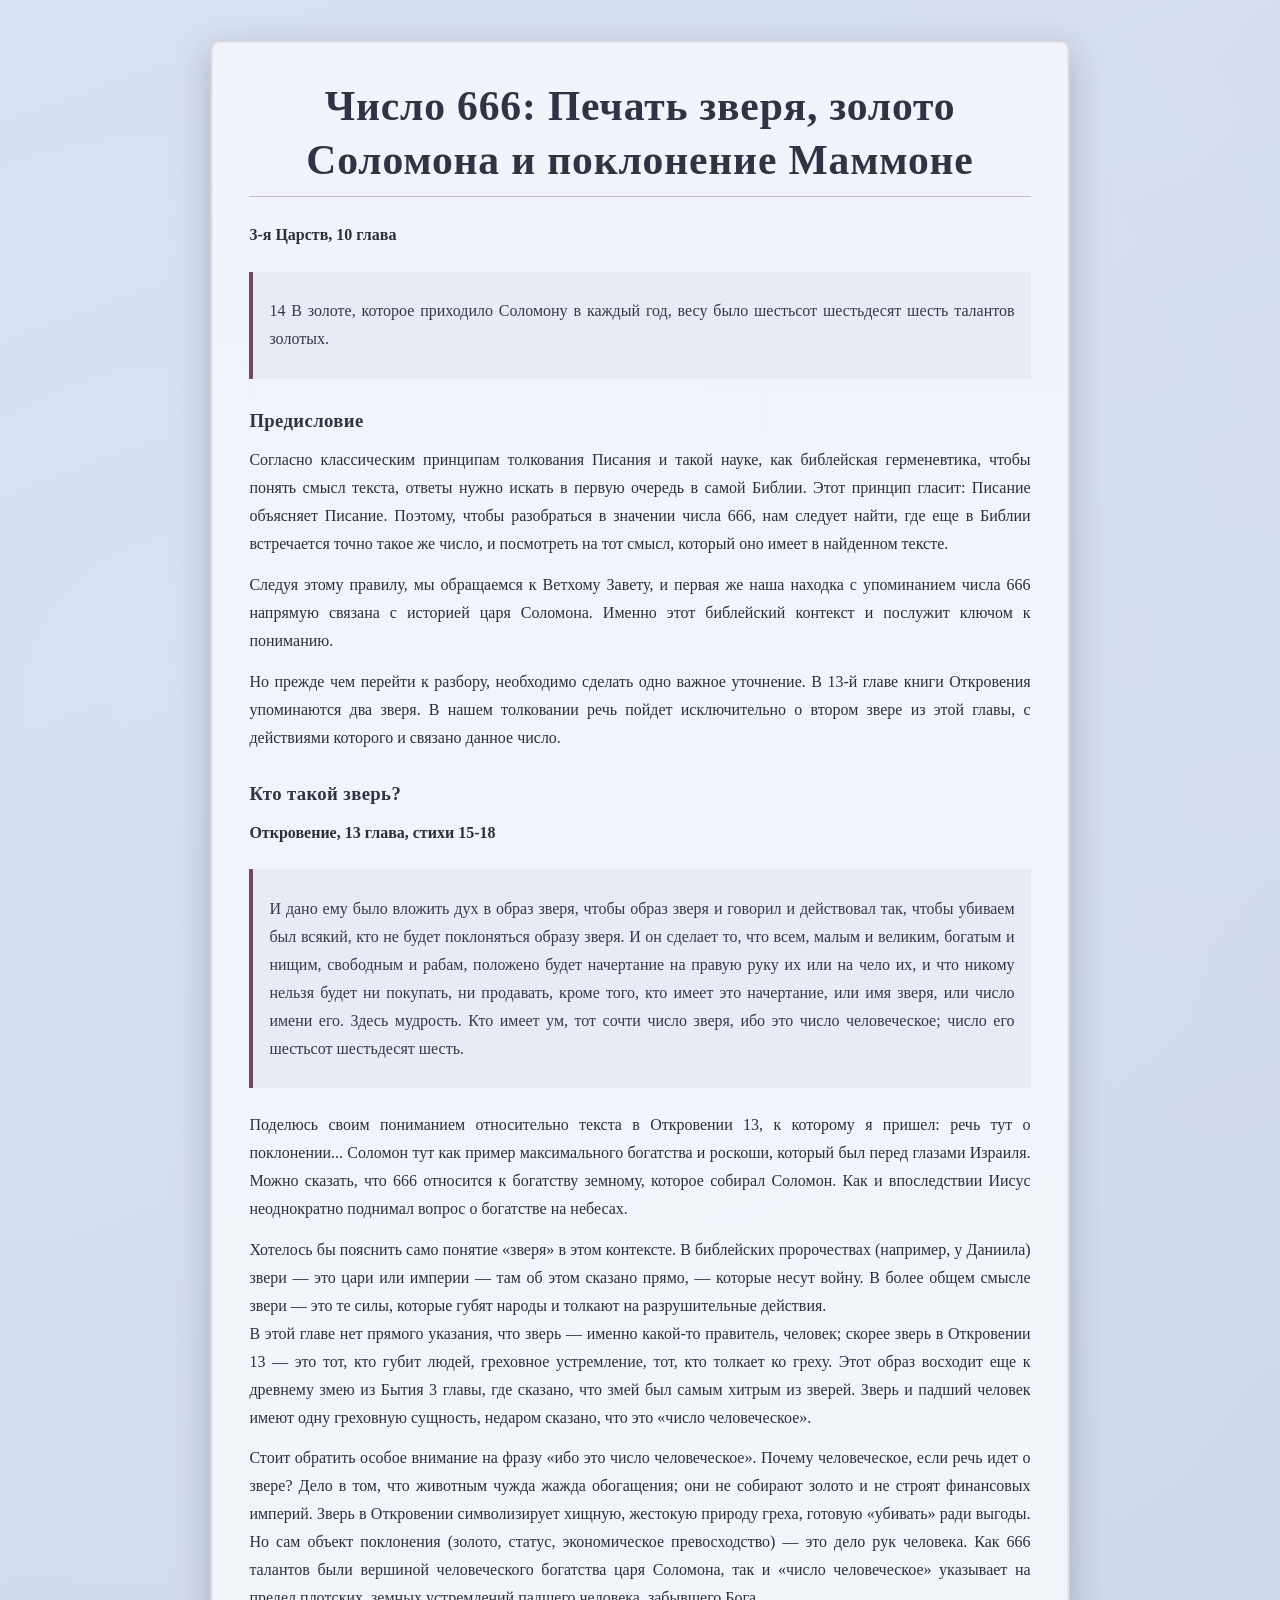
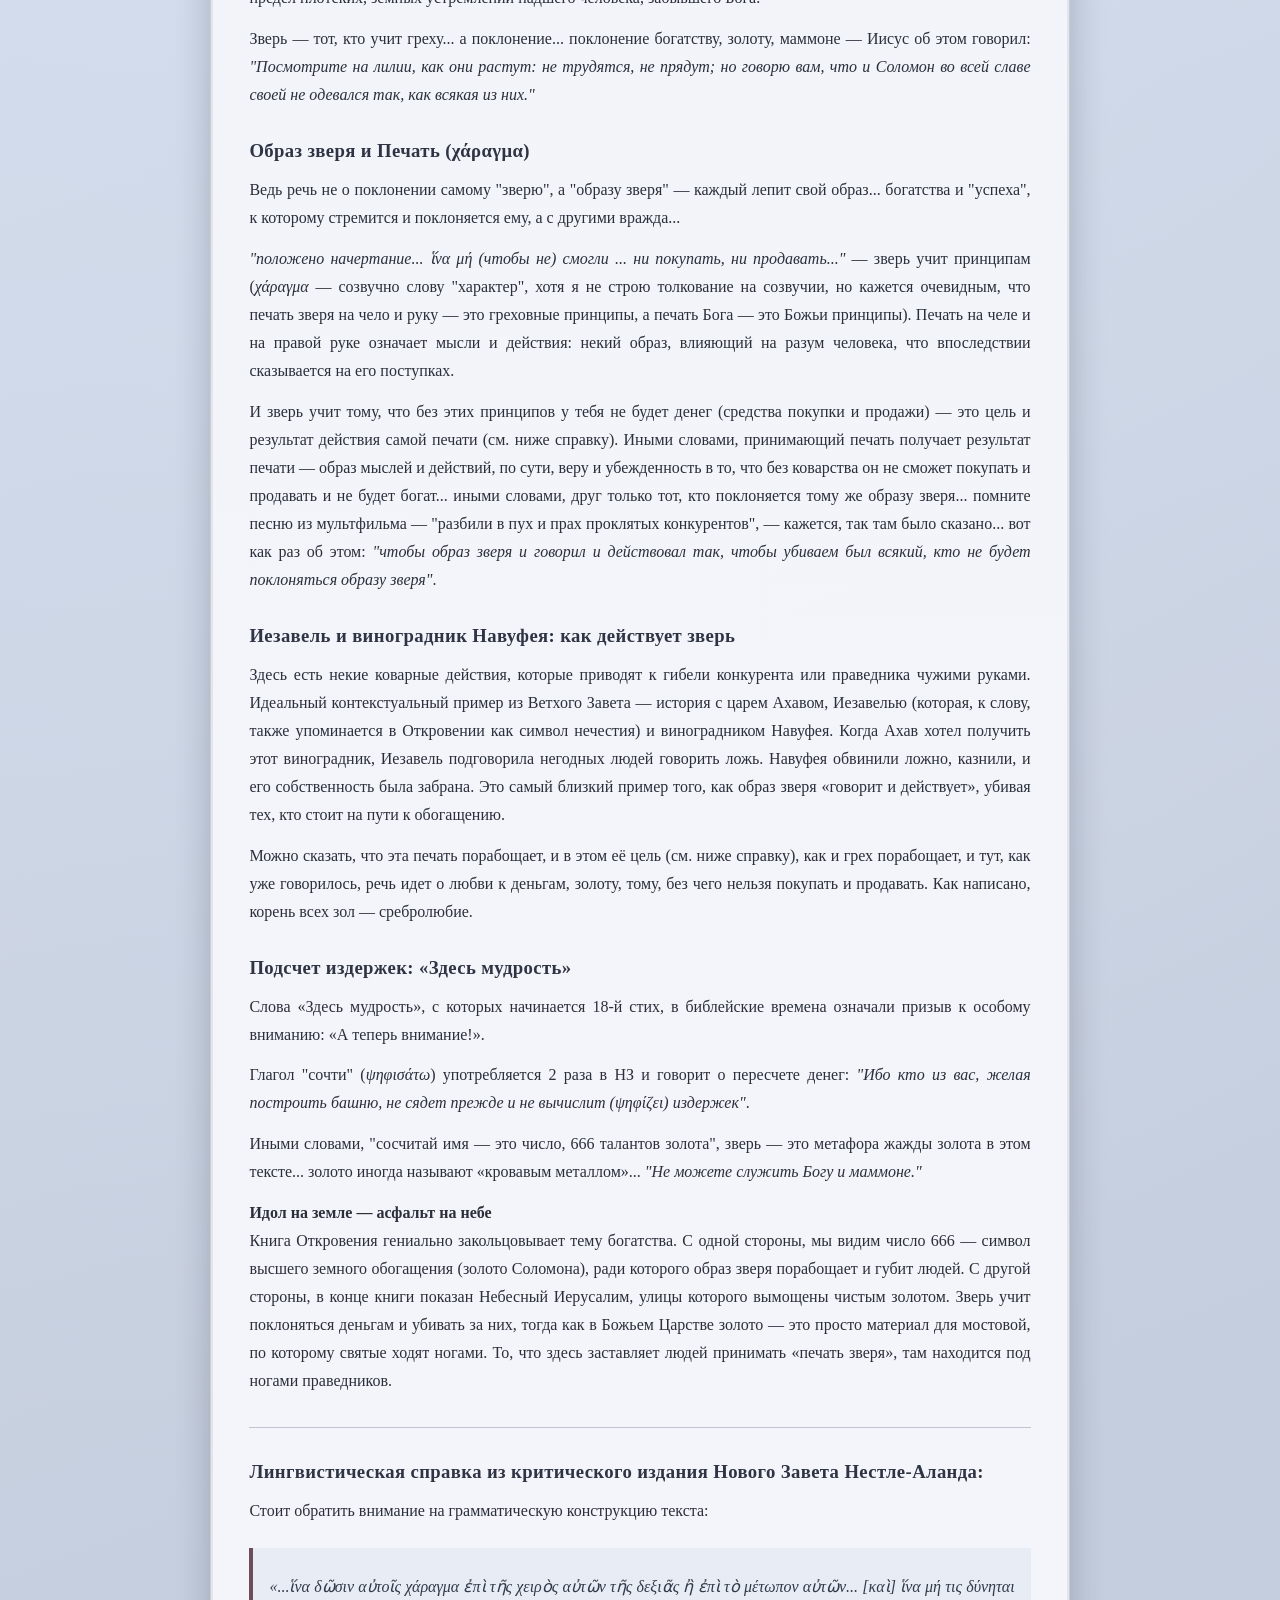
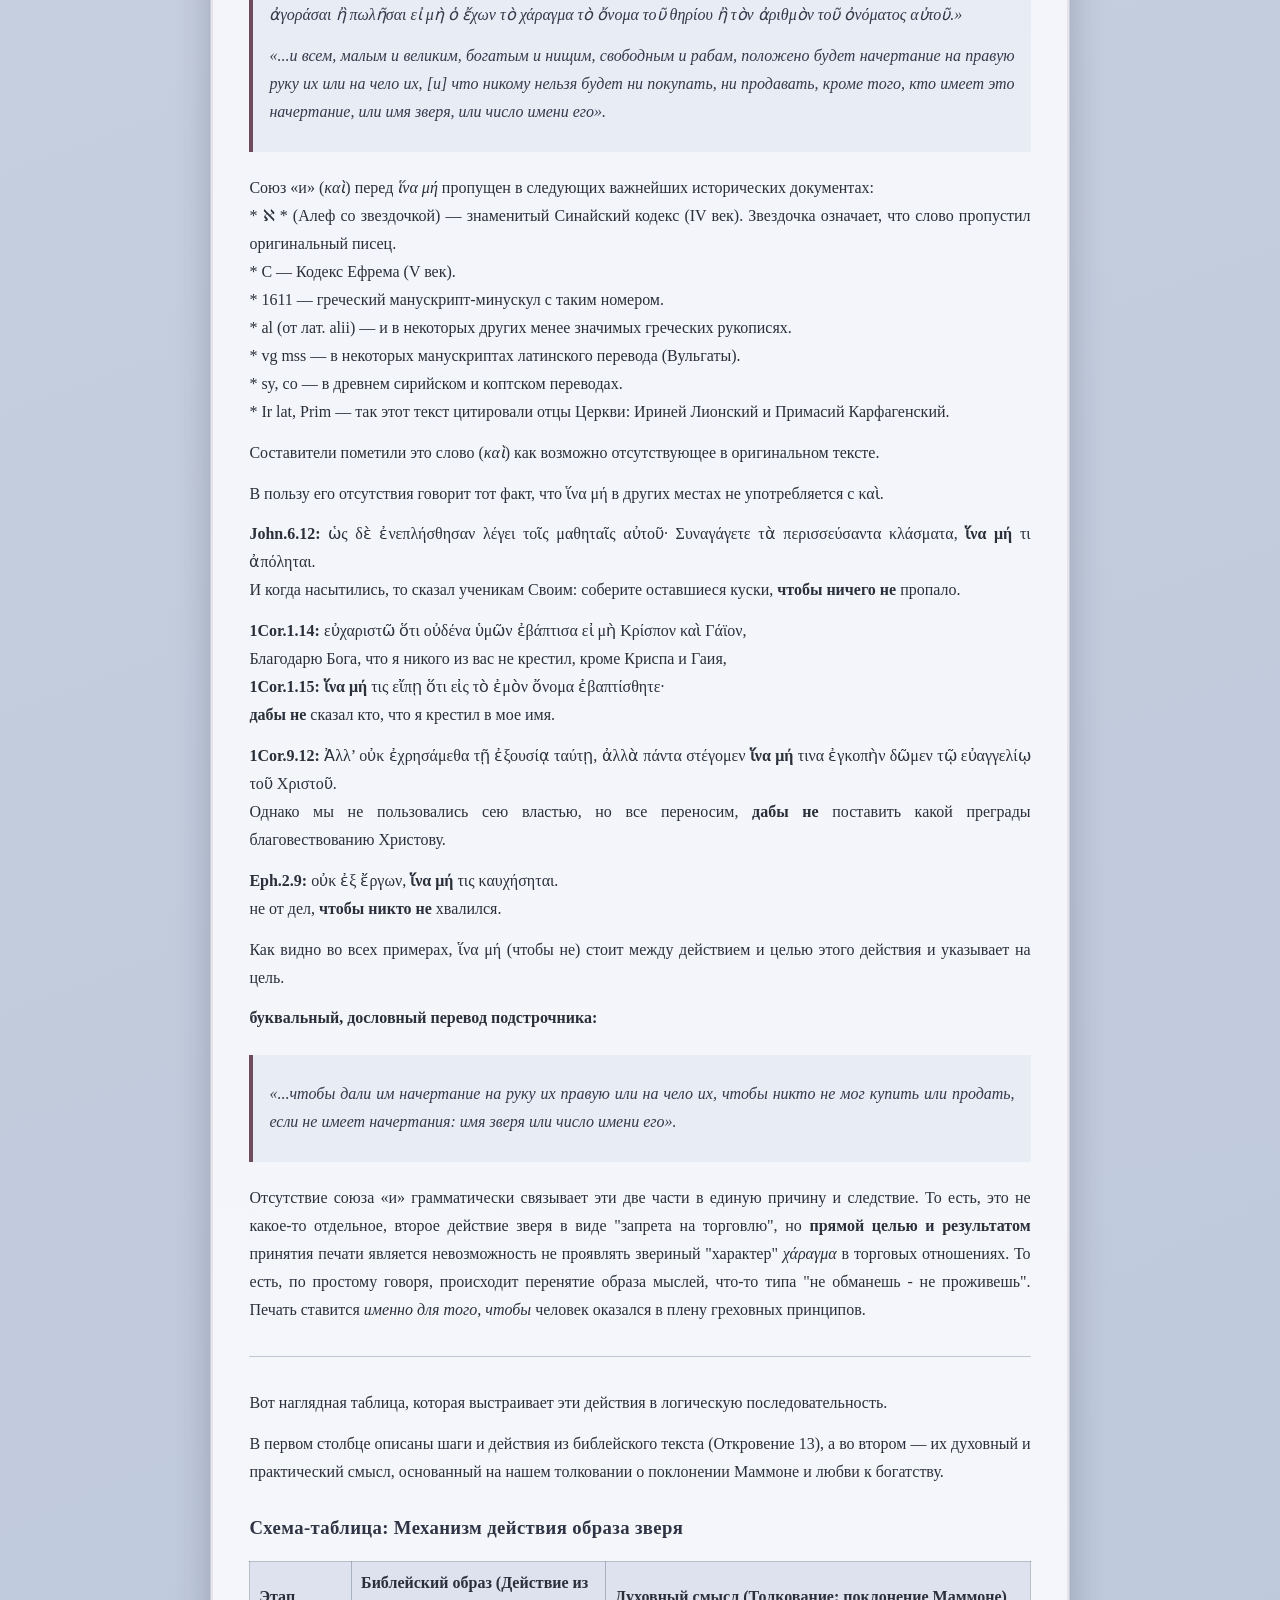
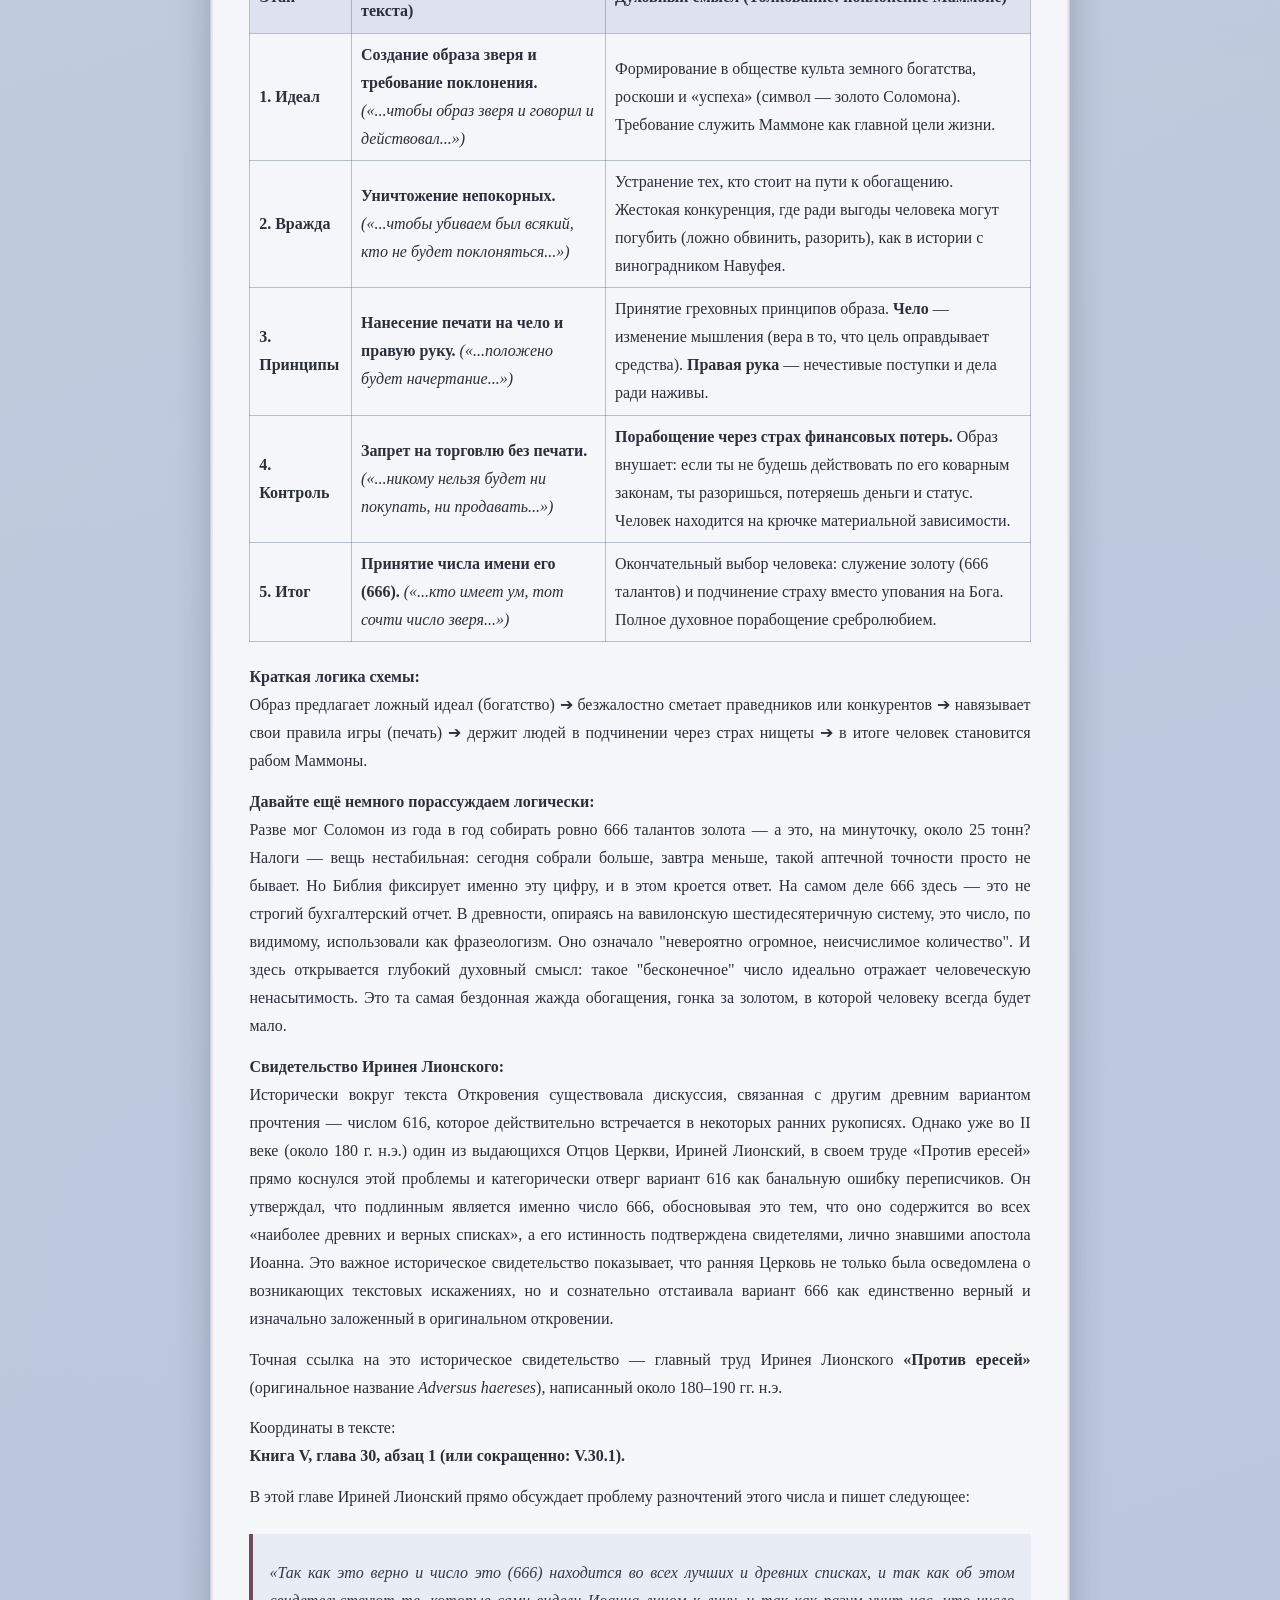
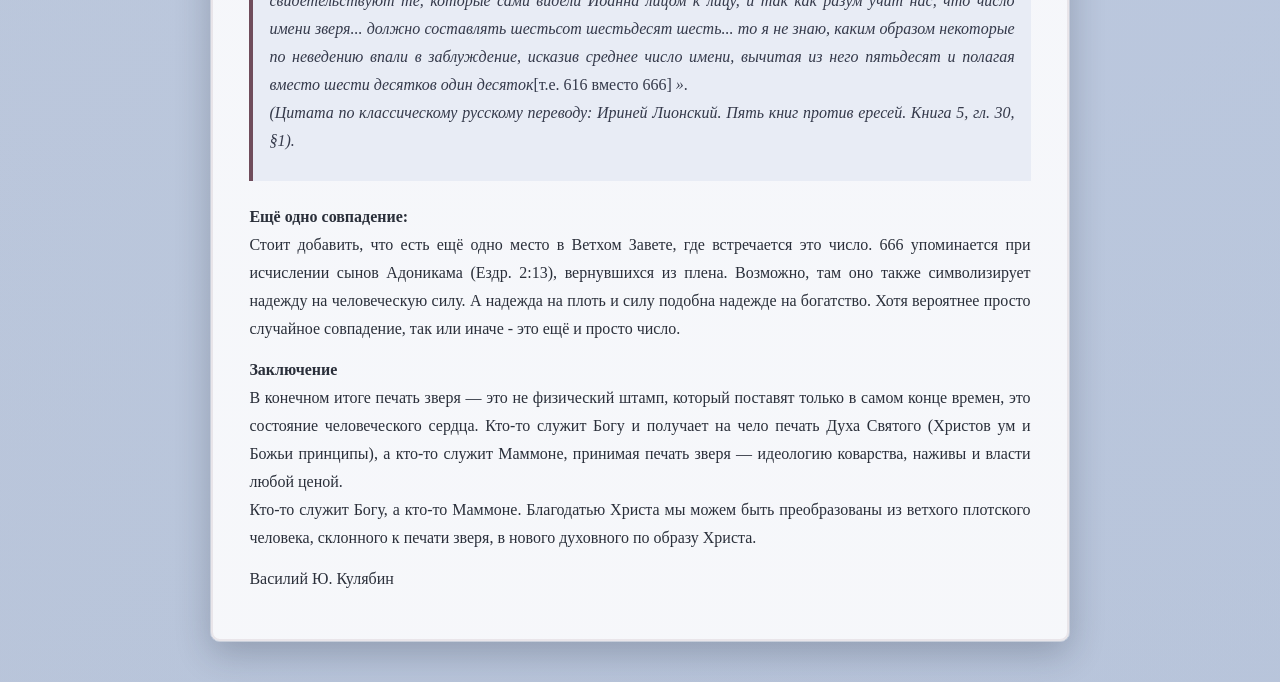
==== commit 840fe825: "edits" ====
--- a/revelation13.html
+++ b/revelation13.html
@@ -71,7 +71,7 @@
 <blockquote>
 <p><em>«...чтобы дали им начертание на руку их правую или на чело их, </em><em>чтобы никто не мог</em><em> купить или продать, если не имеет начертания: имя зверя или число имени его».</em></p>
 </blockquote>
-<p>Отсутствие союза «и» грамматически связывает эти две части в единую причину и следствие. То есть это не какое-то отдельное, второе действие зверя в виде "запрета на торговлю", но <strong>прямой целью и результатом</strong> принятия печати является невозможность не проявлять звериный "характер" <em>χάραγμα</em> в торговых отношениях. То есть, по простому говоря, происходит перенятие образа мыслей, что-то типа "не обманешь - не проживешь". Печать ставится <em>именно для того, чтобы</em> человек оказался в плену греховных принципов.</p>
+<p>Отсутствие союза «и» грамматически связывает эти две части в единую причину и следствие. То есть, это не какое-то отдельное, второе действие зверя в виде "запрета на торговлю", но <strong>прямой целью и результатом</strong> принятия печати является невозможность не проявлять звериный "характер" <em>χάραγμα</em> в торговых отношениях. То есть, по простому говоря, происходит перенятие образа мыслей, что-то типа "не обманешь - не проживешь". Печать ставится <em>именно для того, чтобы</em> человек оказался в плену греховных принципов.</p>
 <hr>
 <p>Вот наглядная таблица, которая выстраивает эти действия в логическую последовательность.</p>
 <p>В первом столбце описаны шаги и действия из библейского текста (Откровение 13), а во втором — их духовный и практический смысл, основанный на нашем толковании о поклонении Маммоне и любви к богатству.</p>
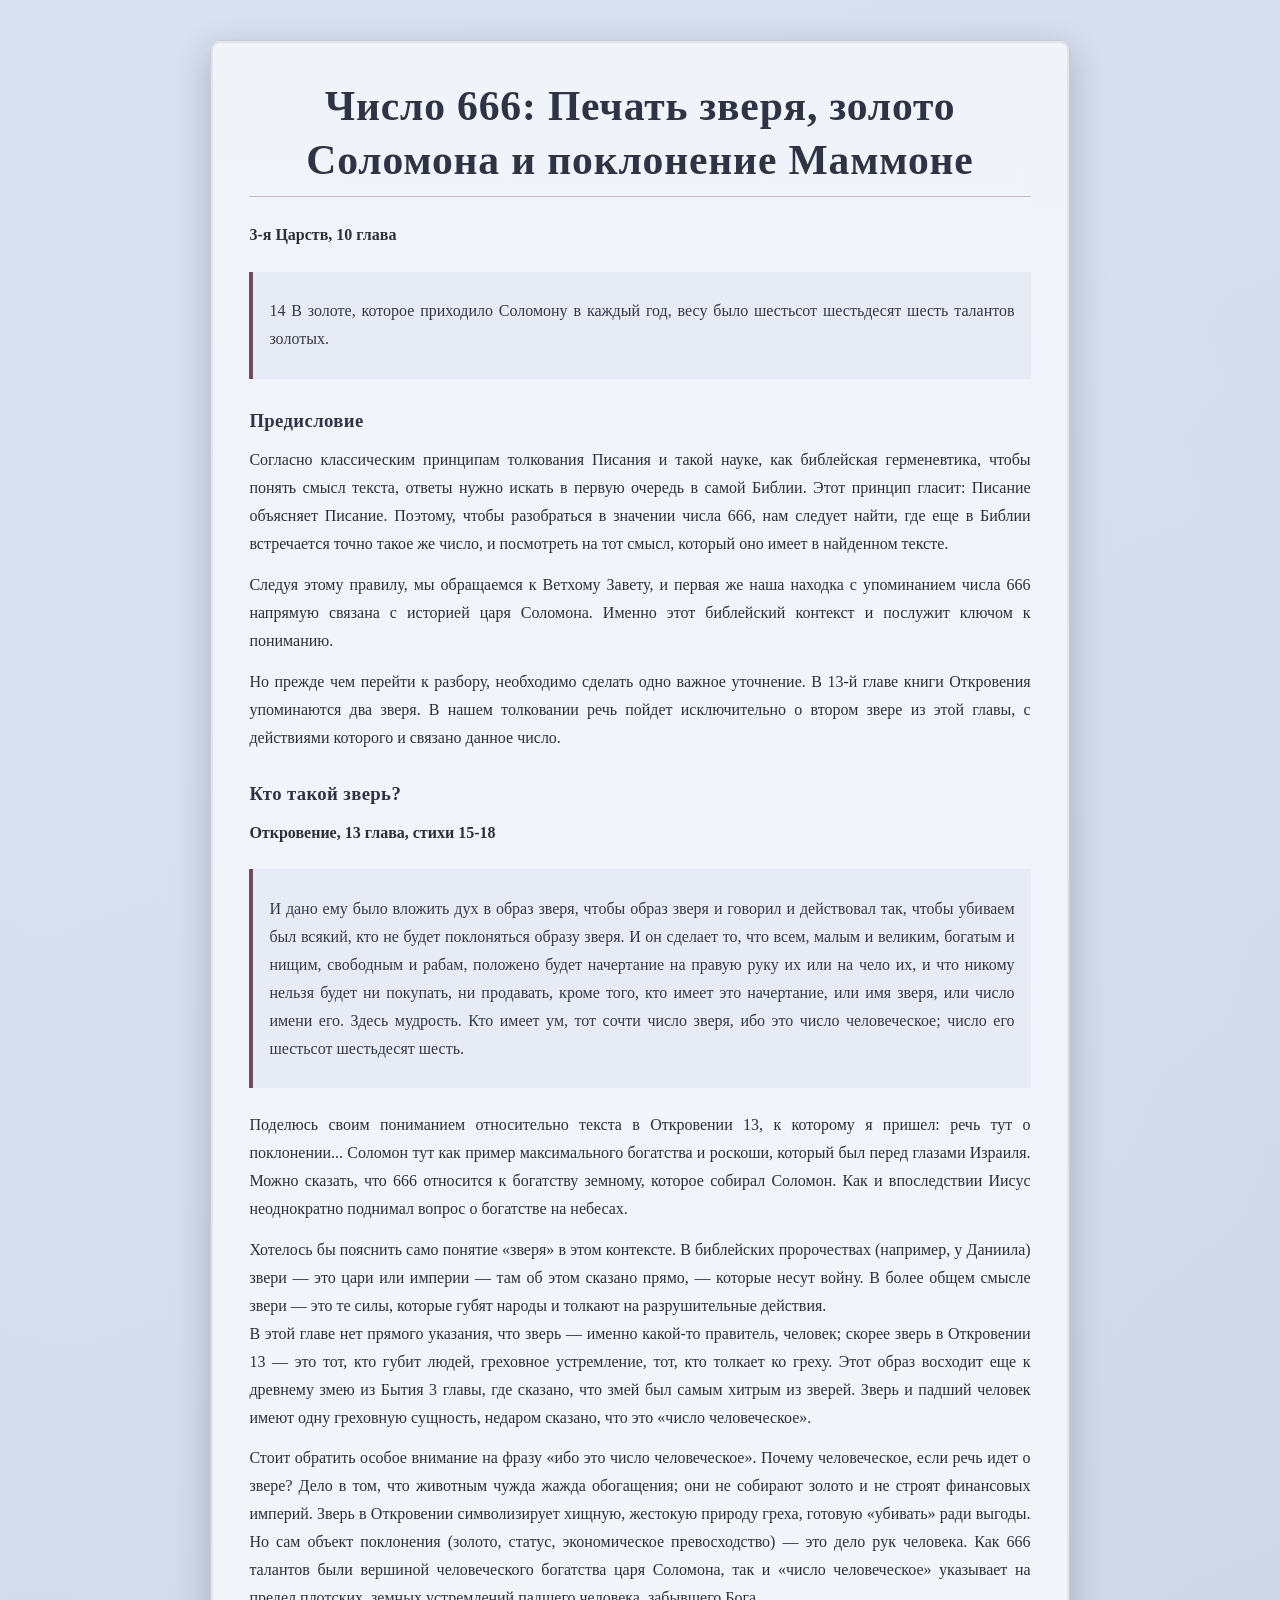
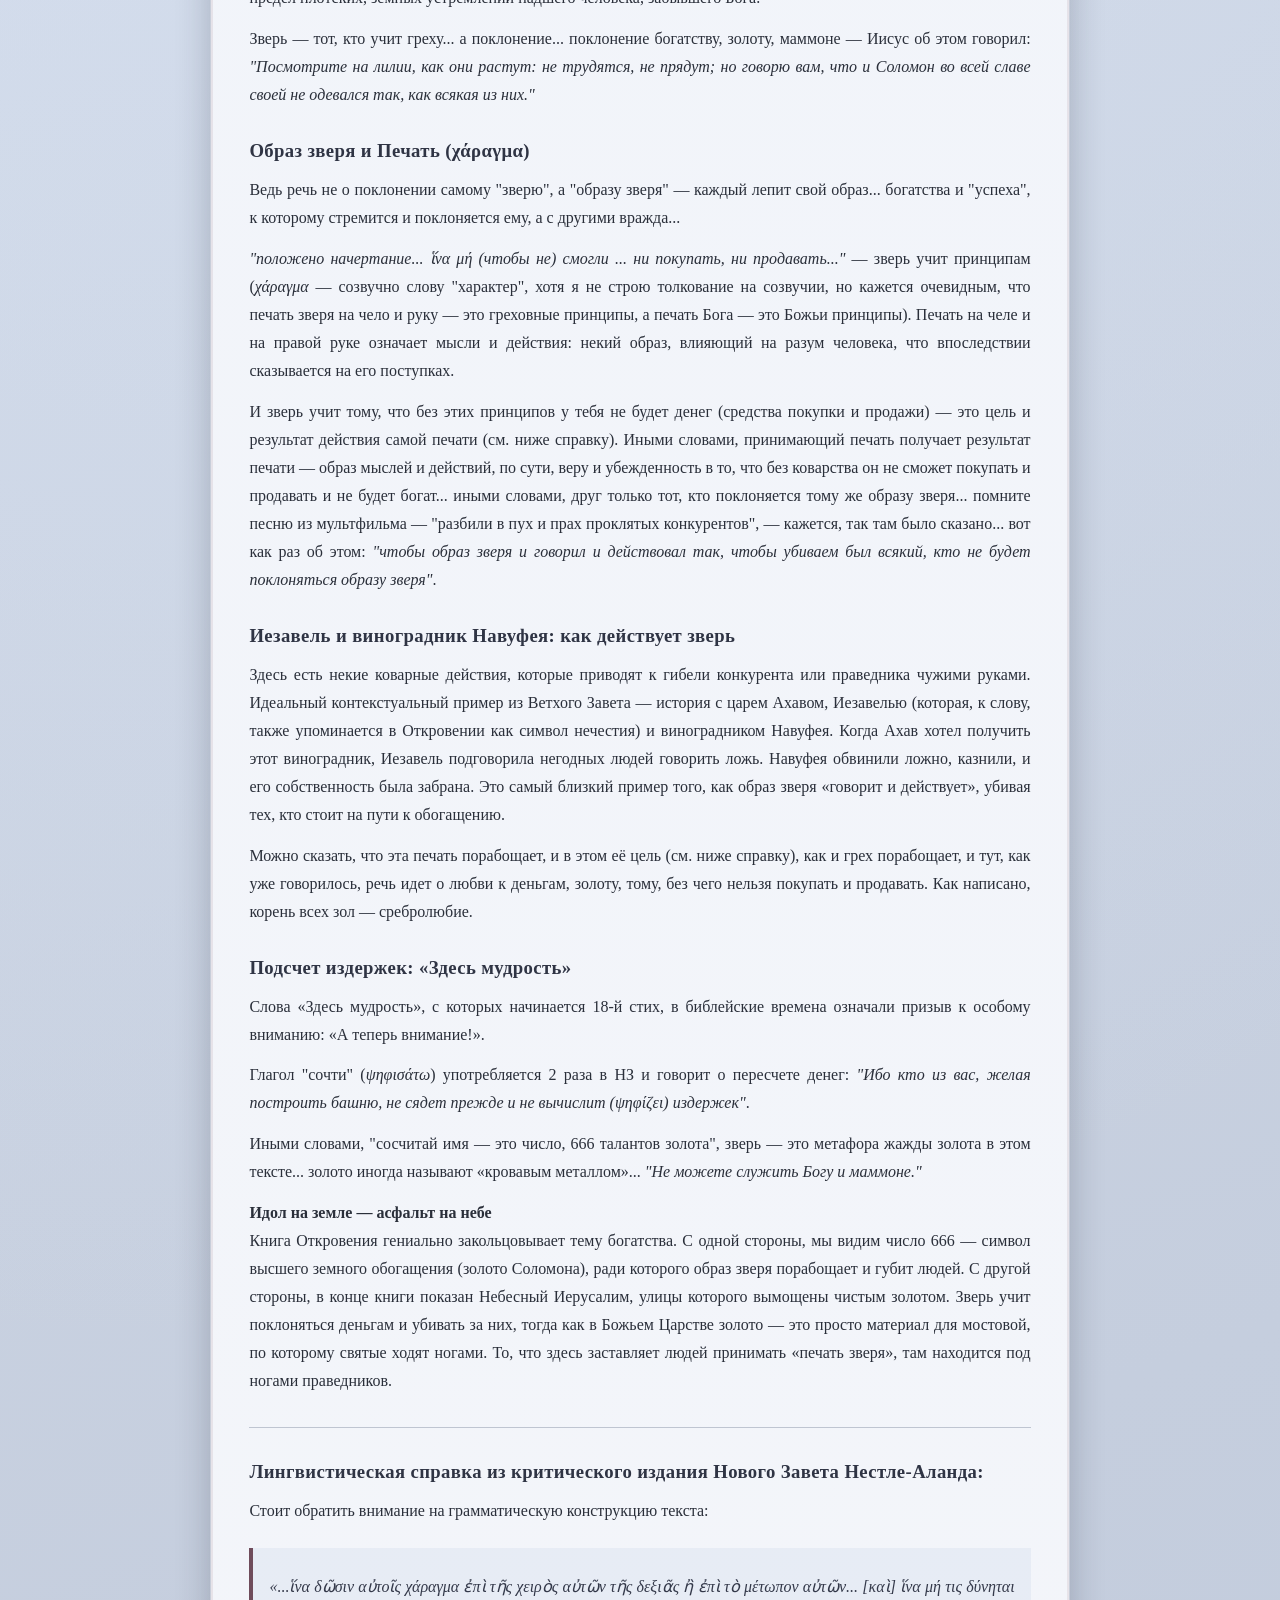
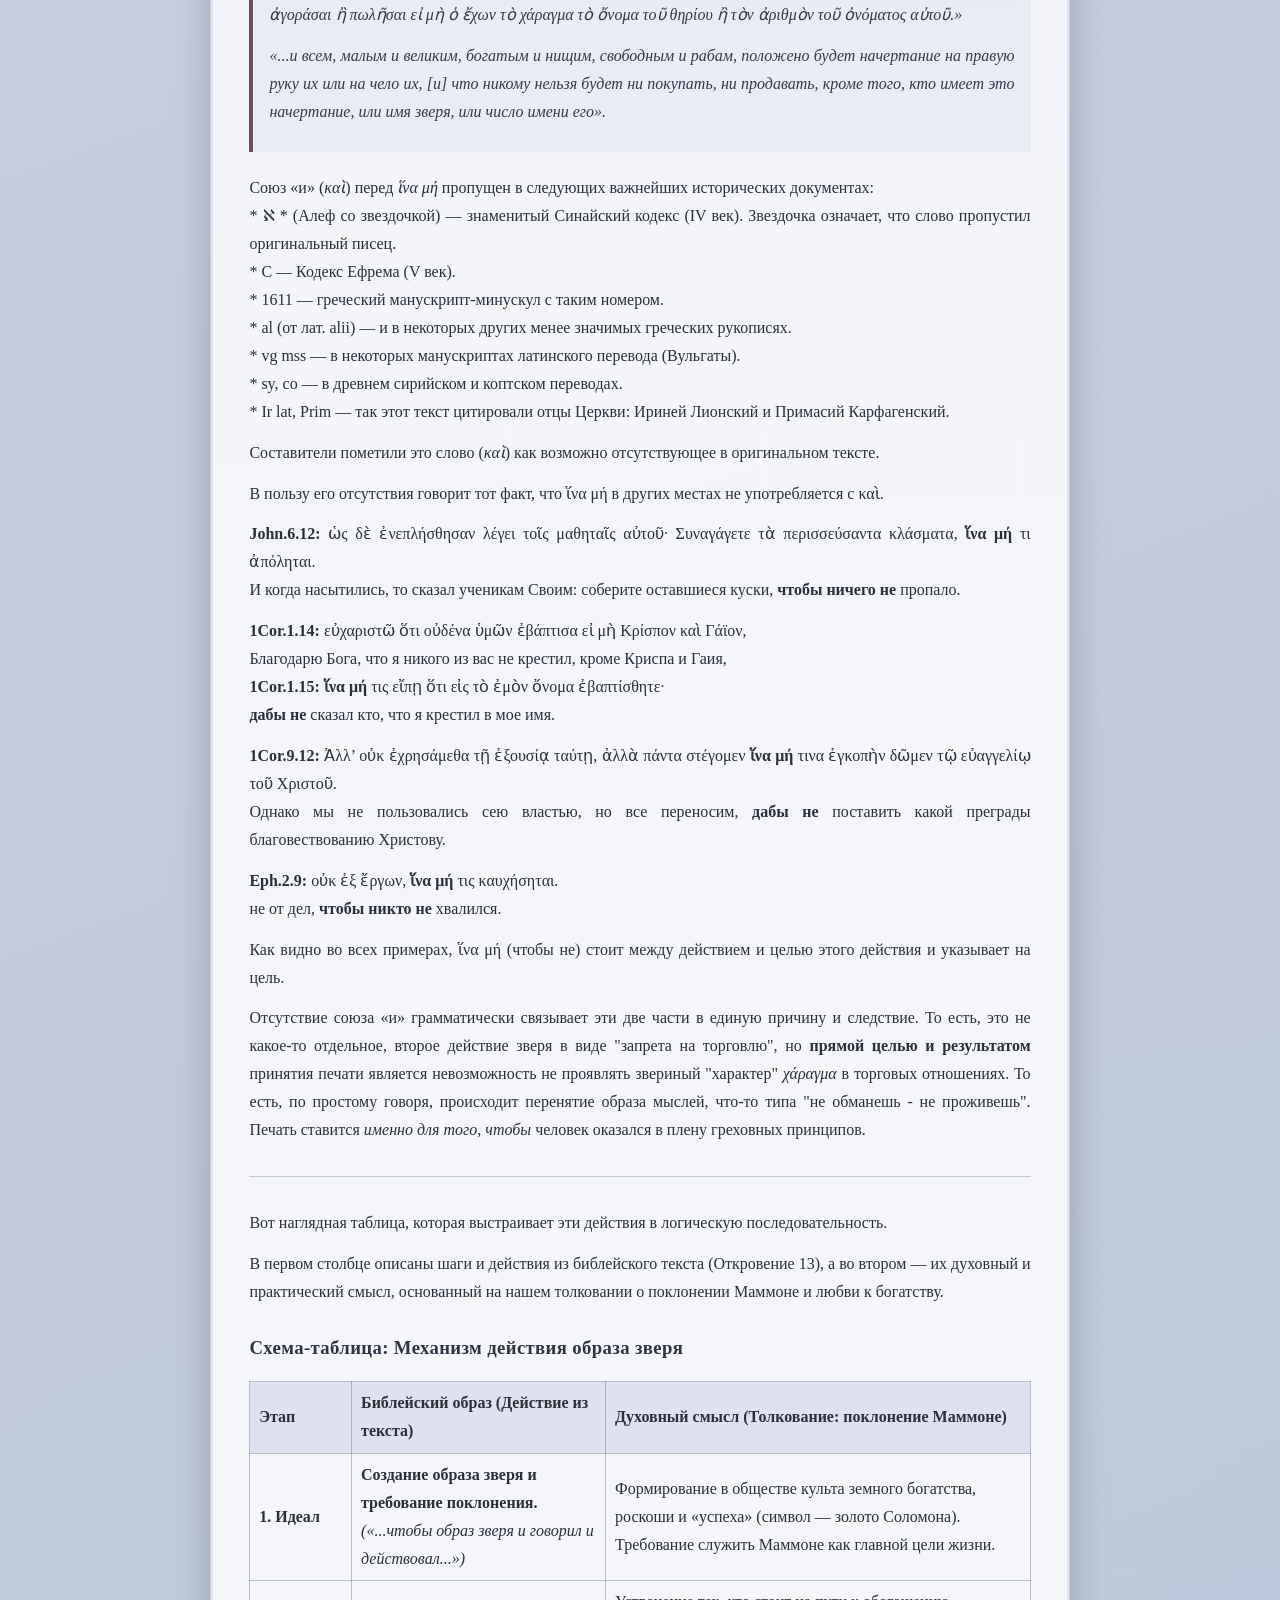
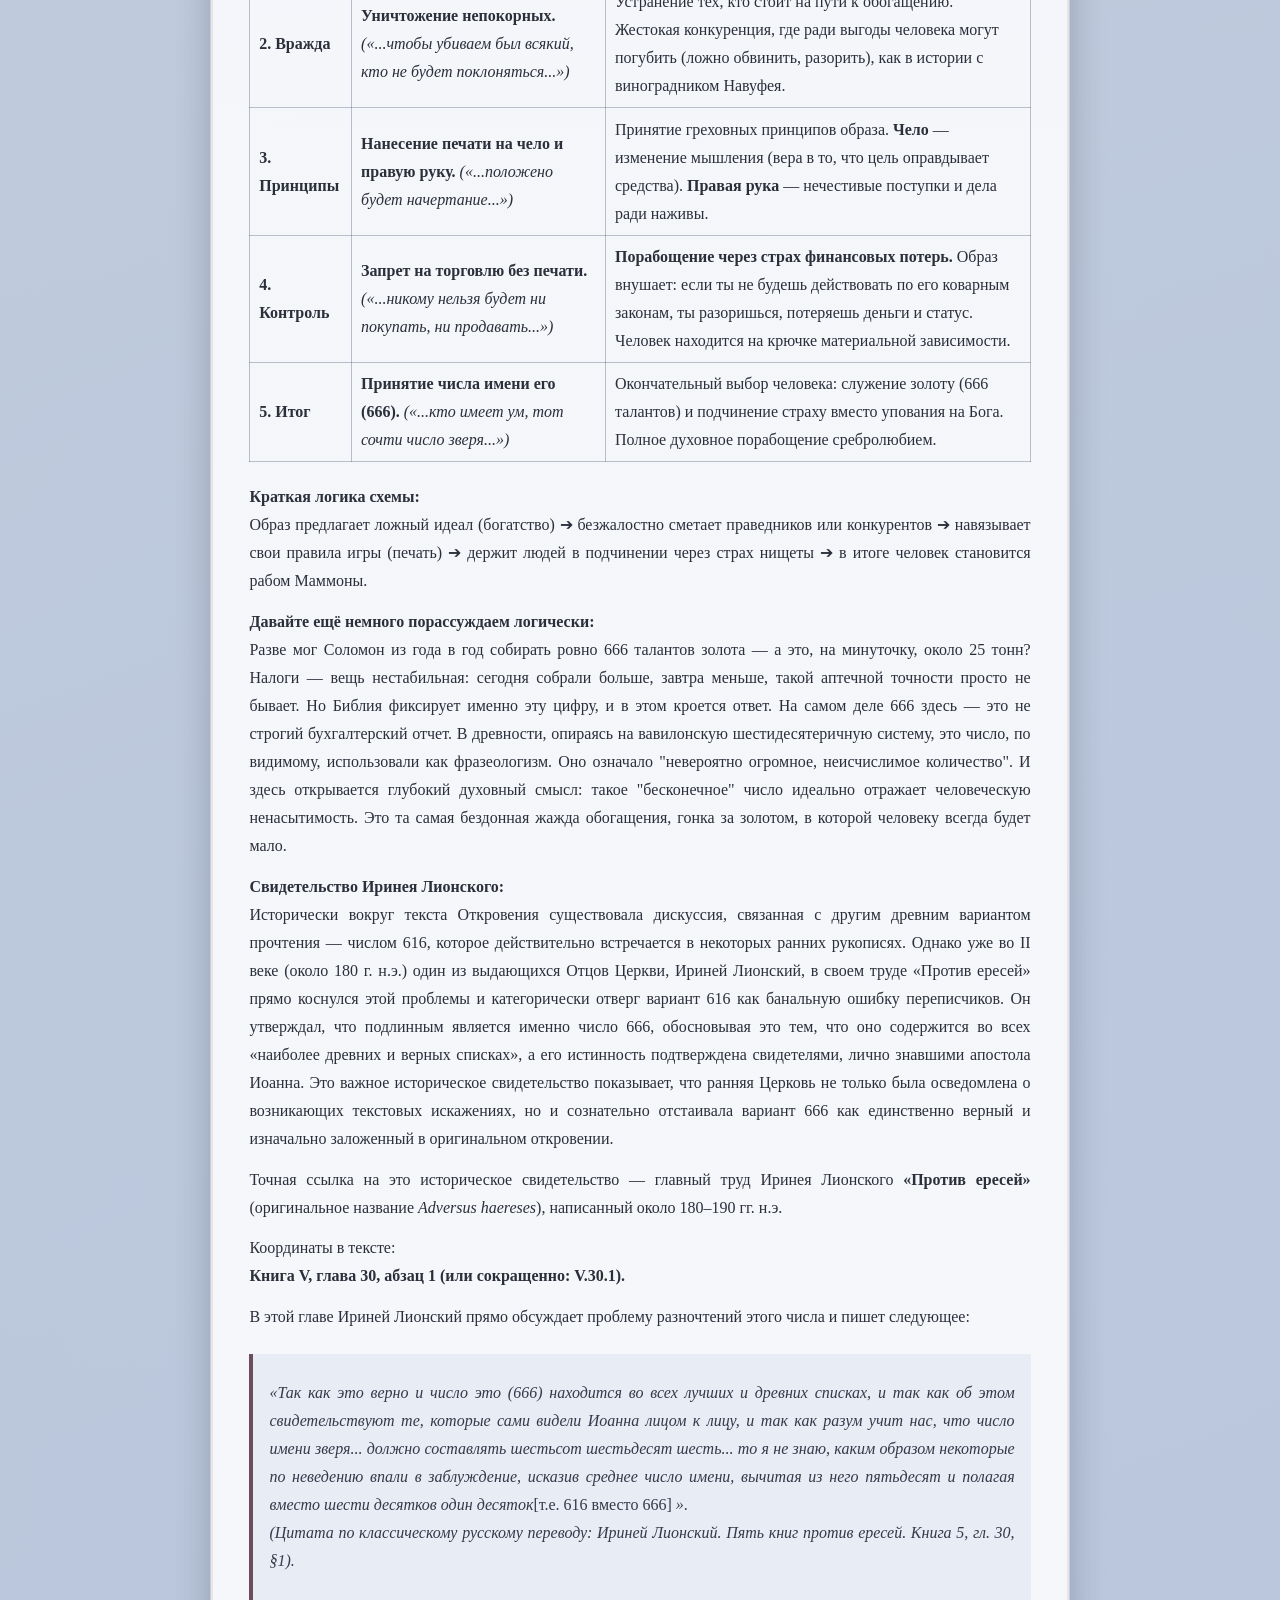
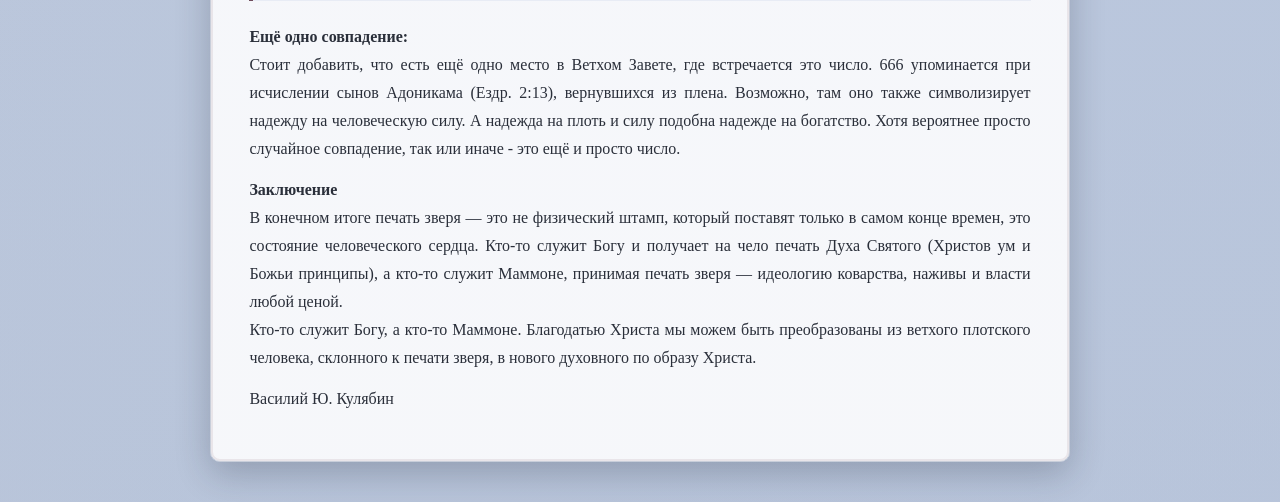
==== commit 79ea8eb3: "edits" ====
--- a/revelation13.html
+++ b/revelation13.html
@@ -67,10 +67,6 @@
 <p><strong>Eph.2.9:</strong> οὐκ ἐξ ἔργων, <strong>ἵνα μή</strong> τις καυχήσηται.<br>
 не от дел, <strong>чтобы никто не</strong> хвалился.</p>
 <p>Как видно во всех примерах, ἵνα μή (чтобы не) стоит между действием и целью этого действия и указывает на цель.</p>
-<p><strong>буквальный, дословный перевод подстрочника:</strong></p>
-<blockquote>
-<p><em>«...чтобы дали им начертание на руку их правую или на чело их, </em><em>чтобы никто не мог</em><em> купить или продать, если не имеет начертания: имя зверя или число имени его».</em></p>
-</blockquote>
 <p>Отсутствие союза «и» грамматически связывает эти две части в единую причину и следствие. То есть, это не какое-то отдельное, второе действие зверя в виде "запрета на торговлю", но <strong>прямой целью и результатом</strong> принятия печати является невозможность не проявлять звериный "характер" <em>χάραγμα</em> в торговых отношениях. То есть, по простому говоря, происходит перенятие образа мыслей, что-то типа "не обманешь - не проживешь". Печать ставится <em>именно для того, чтобы</em> человек оказался в плену греховных принципов.</p>
 <hr>
 <p>Вот наглядная таблица, которая выстраивает эти действия в логическую последовательность.</p>
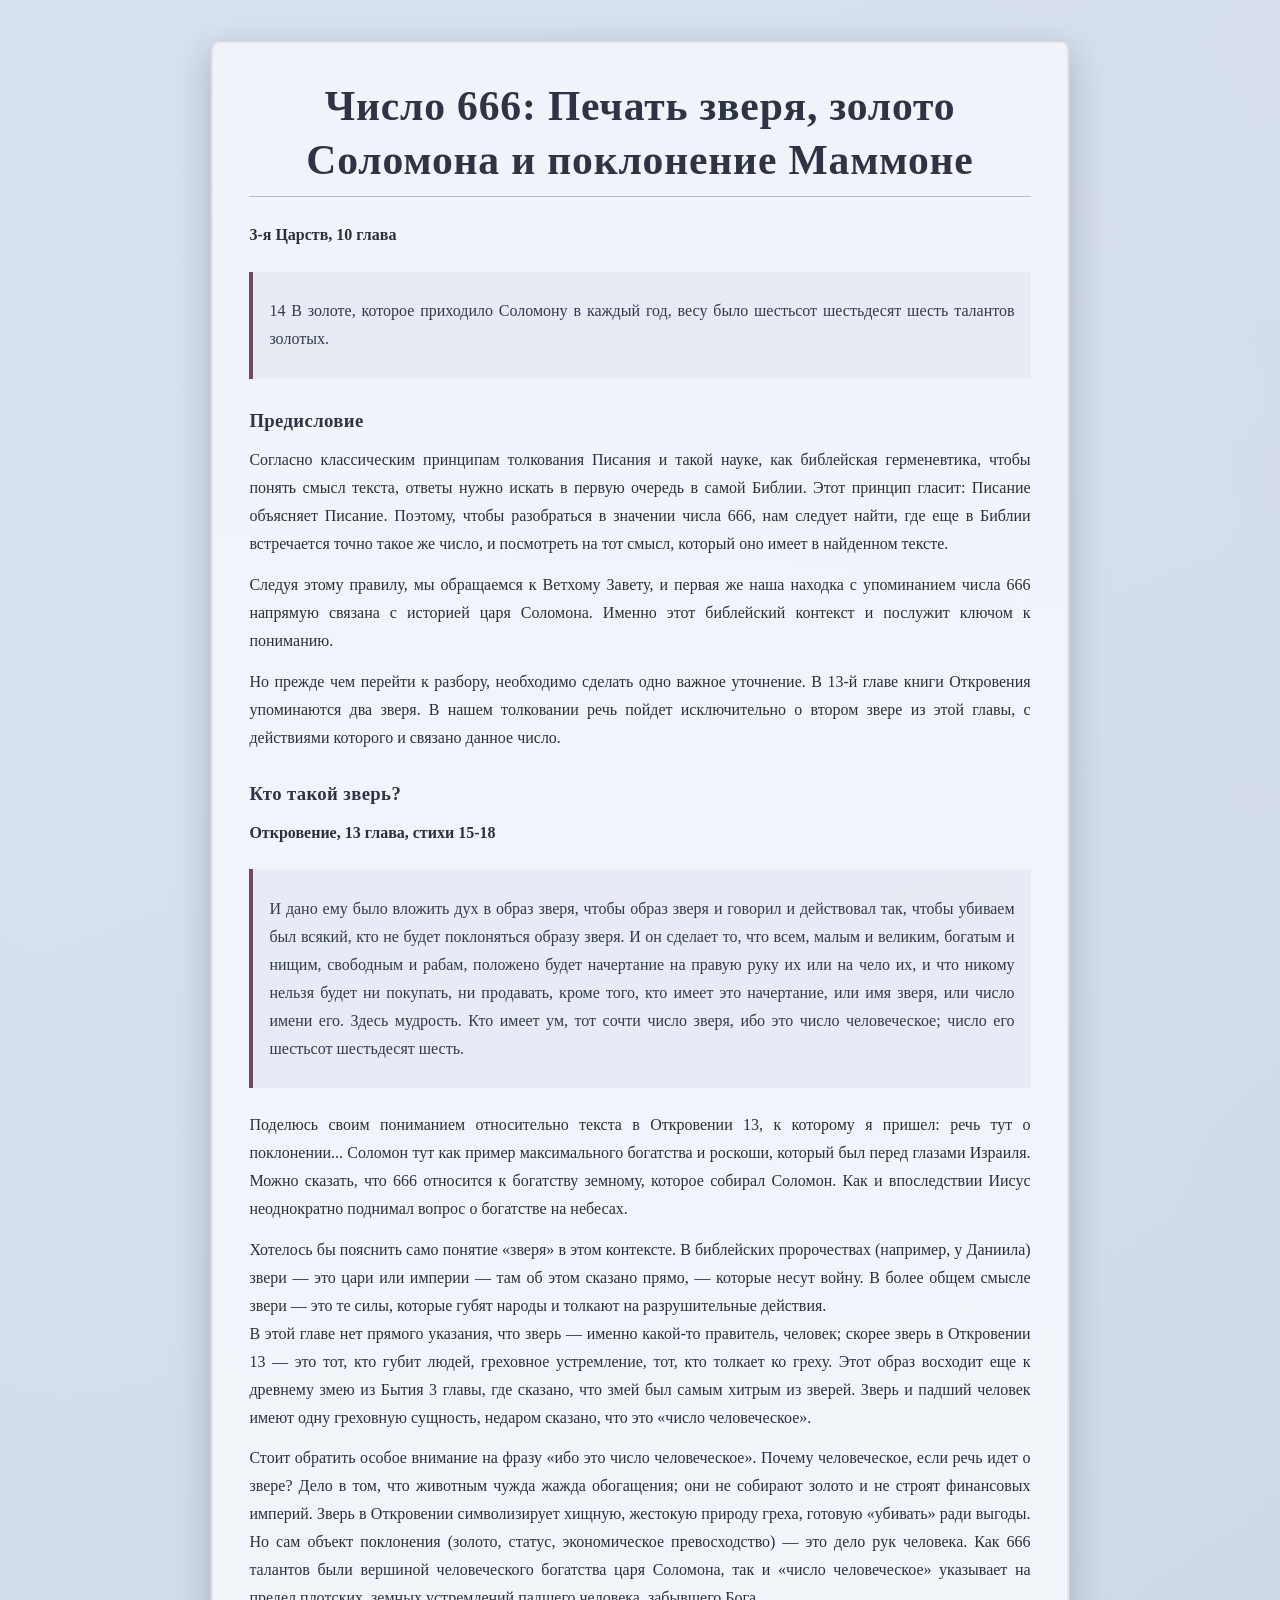
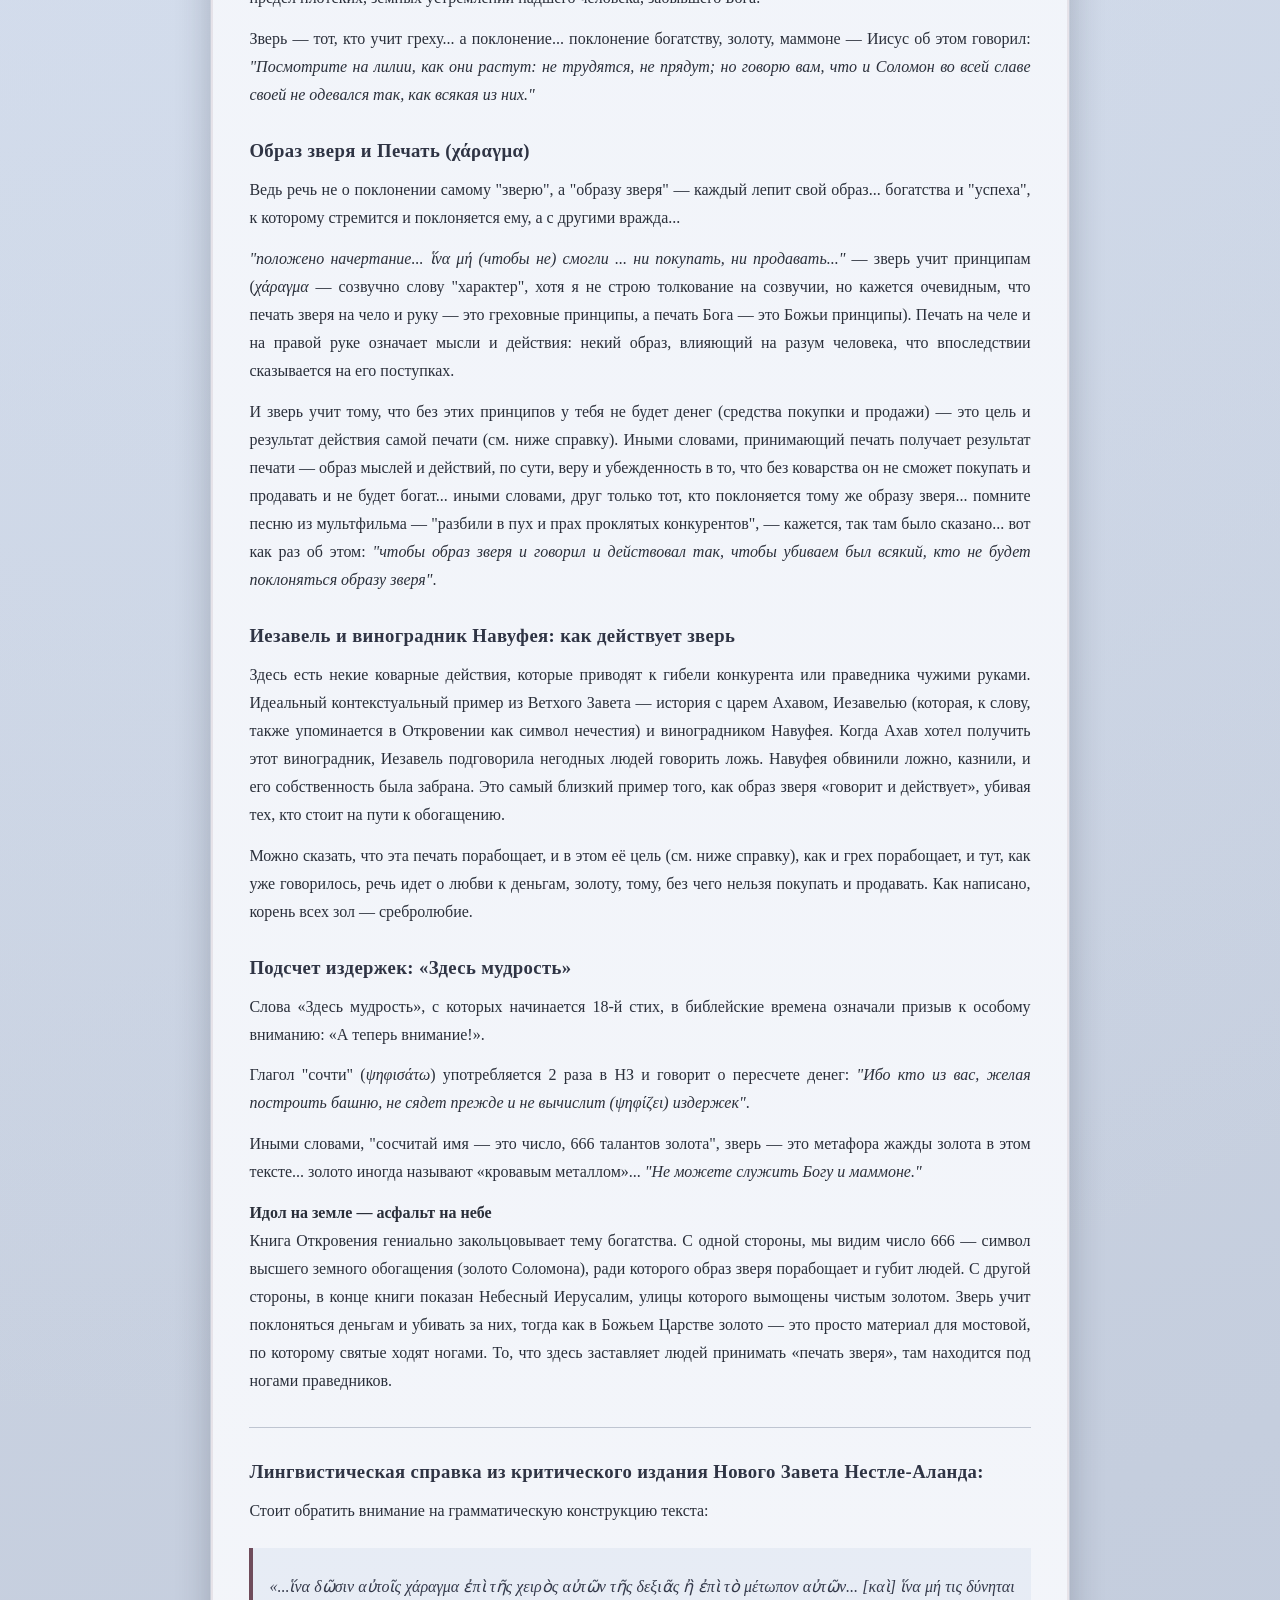
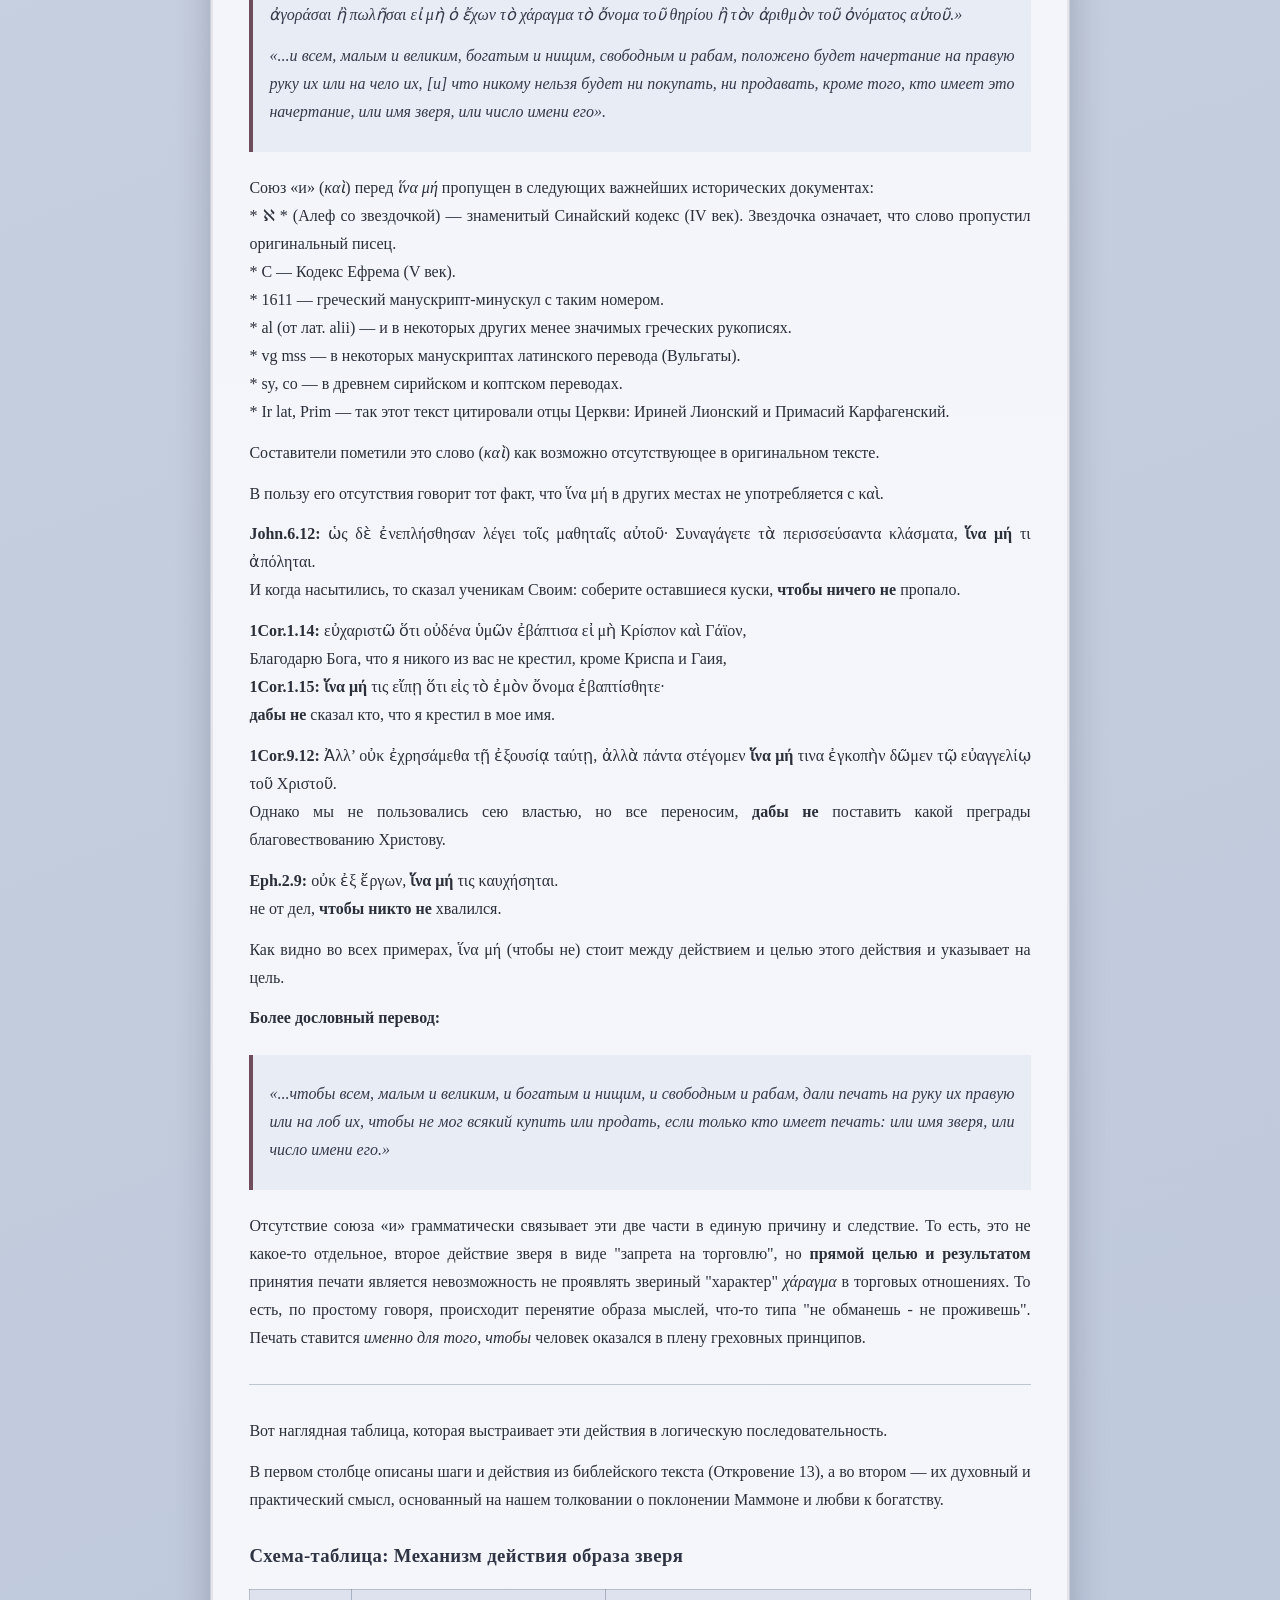
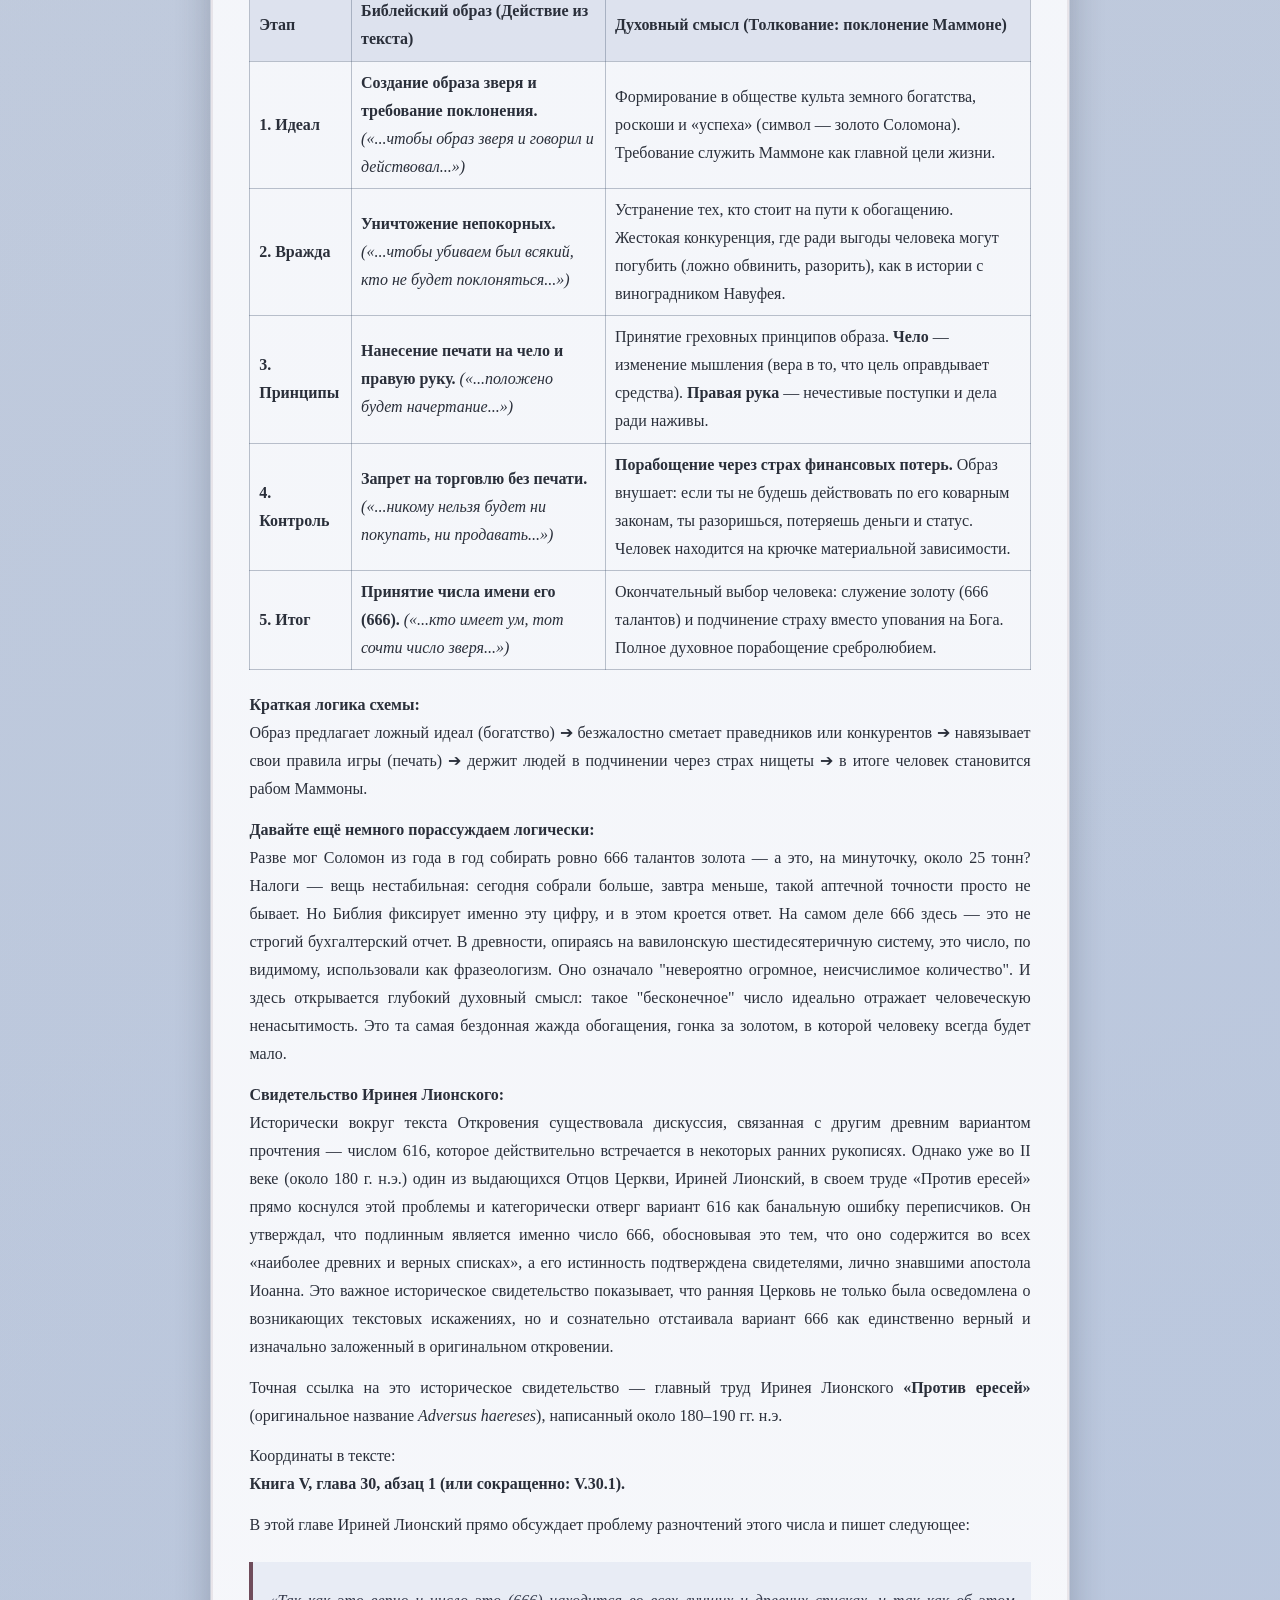
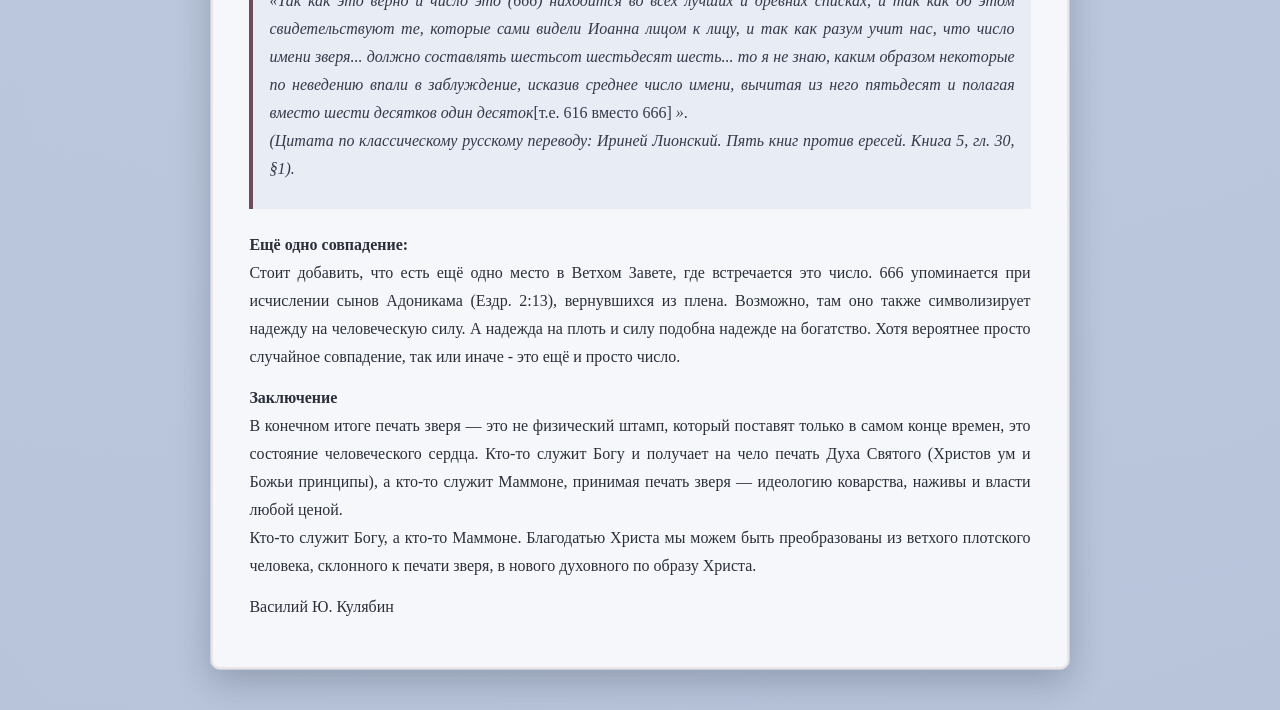
==== commit 50c19824: "edits" ====
--- a/revelation13.html
+++ b/revelation13.html
@@ -67,6 +67,10 @@
 <p><strong>Eph.2.9:</strong> οὐκ ἐξ ἔργων, <strong>ἵνα μή</strong> τις καυχήσηται.<br>
 не от дел, <strong>чтобы никто не</strong> хвалился.</p>
 <p>Как видно во всех примерах, ἵνα μή (чтобы не) стоит между действием и целью этого действия и указывает на цель.</p>
+<p><strong>Более дословный перевод:</strong></p>
+<blockquote>
+<p><em>«...чтобы всем, малым и великим, и богатым и нищим, и свободным и рабам, дали печать на руку их правую или на лоб их, </em><em>чтобы не</em><em> мог всякий купить или продать, если только кто имеет печать: или имя зверя, или число имени его.»</em></p>
+</blockquote>
 <p>Отсутствие союза «и» грамматически связывает эти две части в единую причину и следствие. То есть, это не какое-то отдельное, второе действие зверя в виде "запрета на торговлю", но <strong>прямой целью и результатом</strong> принятия печати является невозможность не проявлять звериный "характер" <em>χάραγμα</em> в торговых отношениях. То есть, по простому говоря, происходит перенятие образа мыслей, что-то типа "не обманешь - не проживешь". Печать ставится <em>именно для того, чтобы</em> человек оказался в плену греховных принципов.</p>
 <hr>
 <p>Вот наглядная таблица, которая выстраивает эти действия в логическую последовательность.</p>
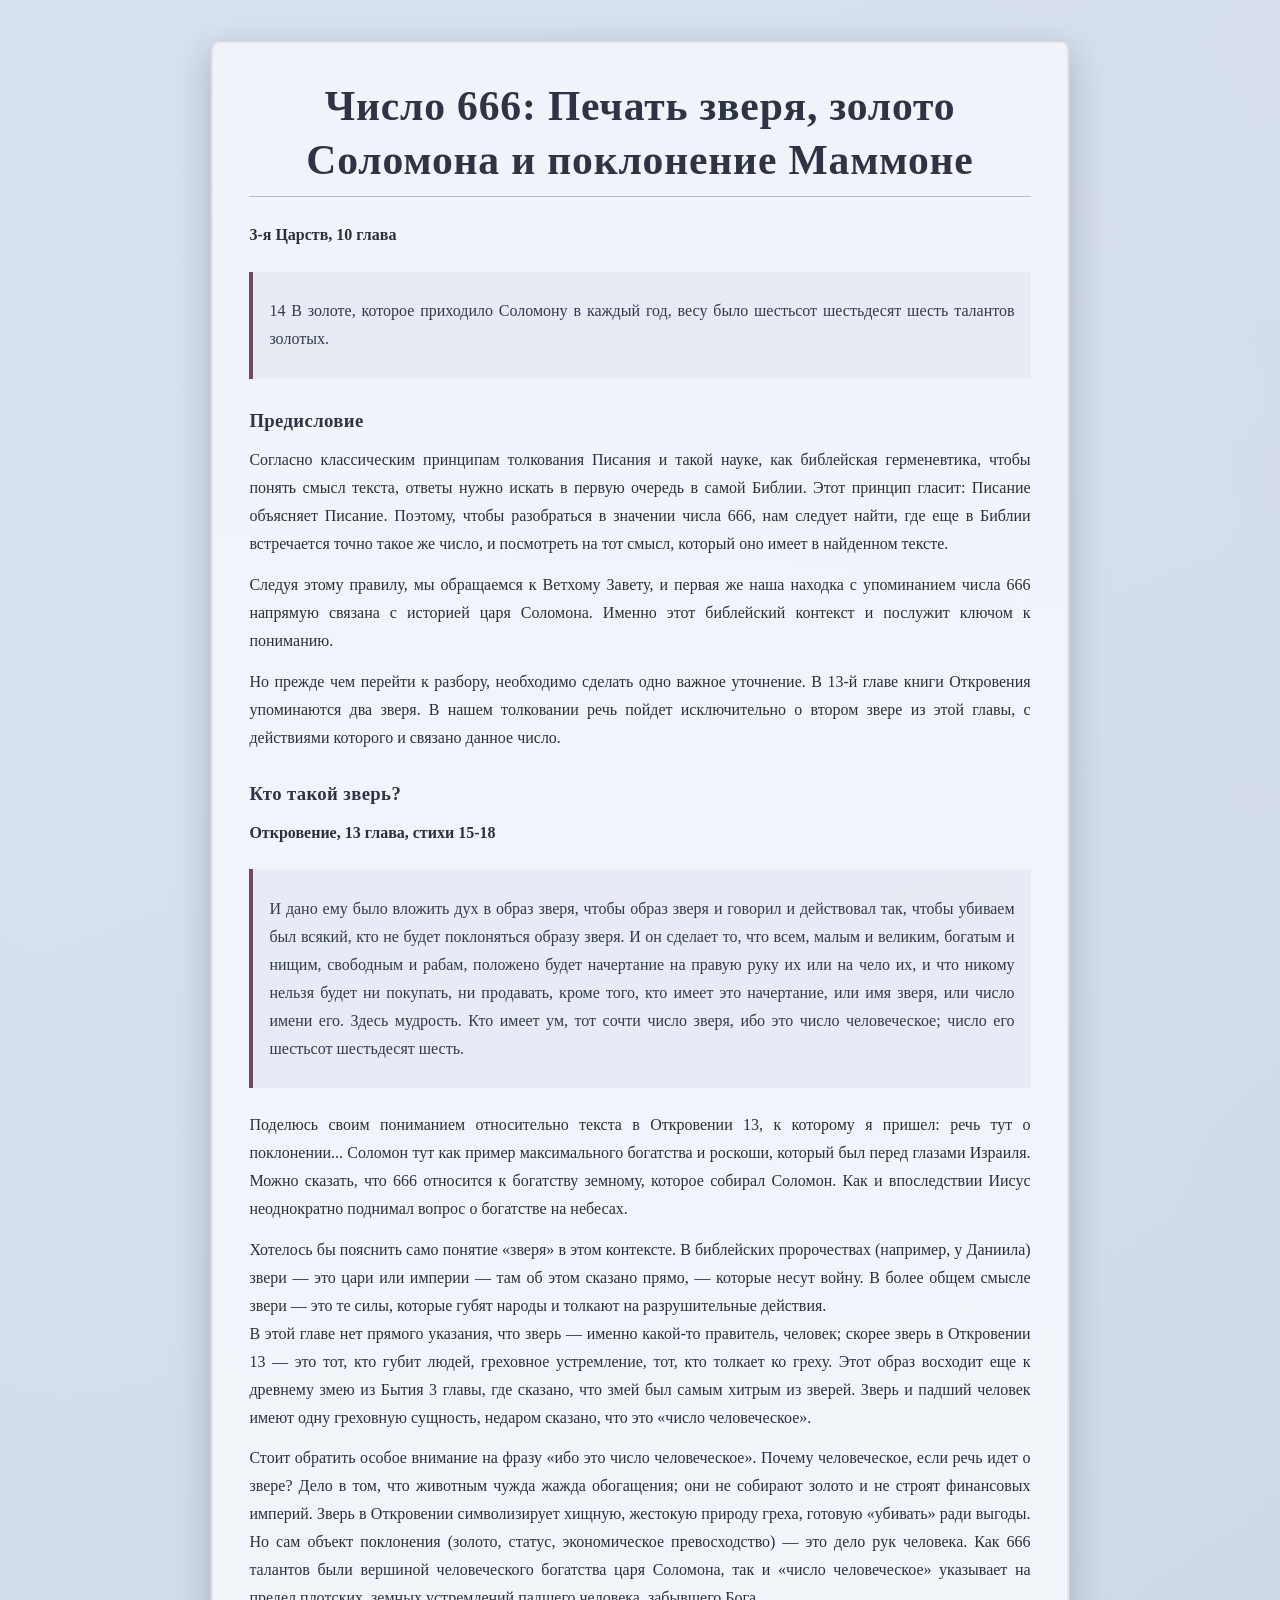
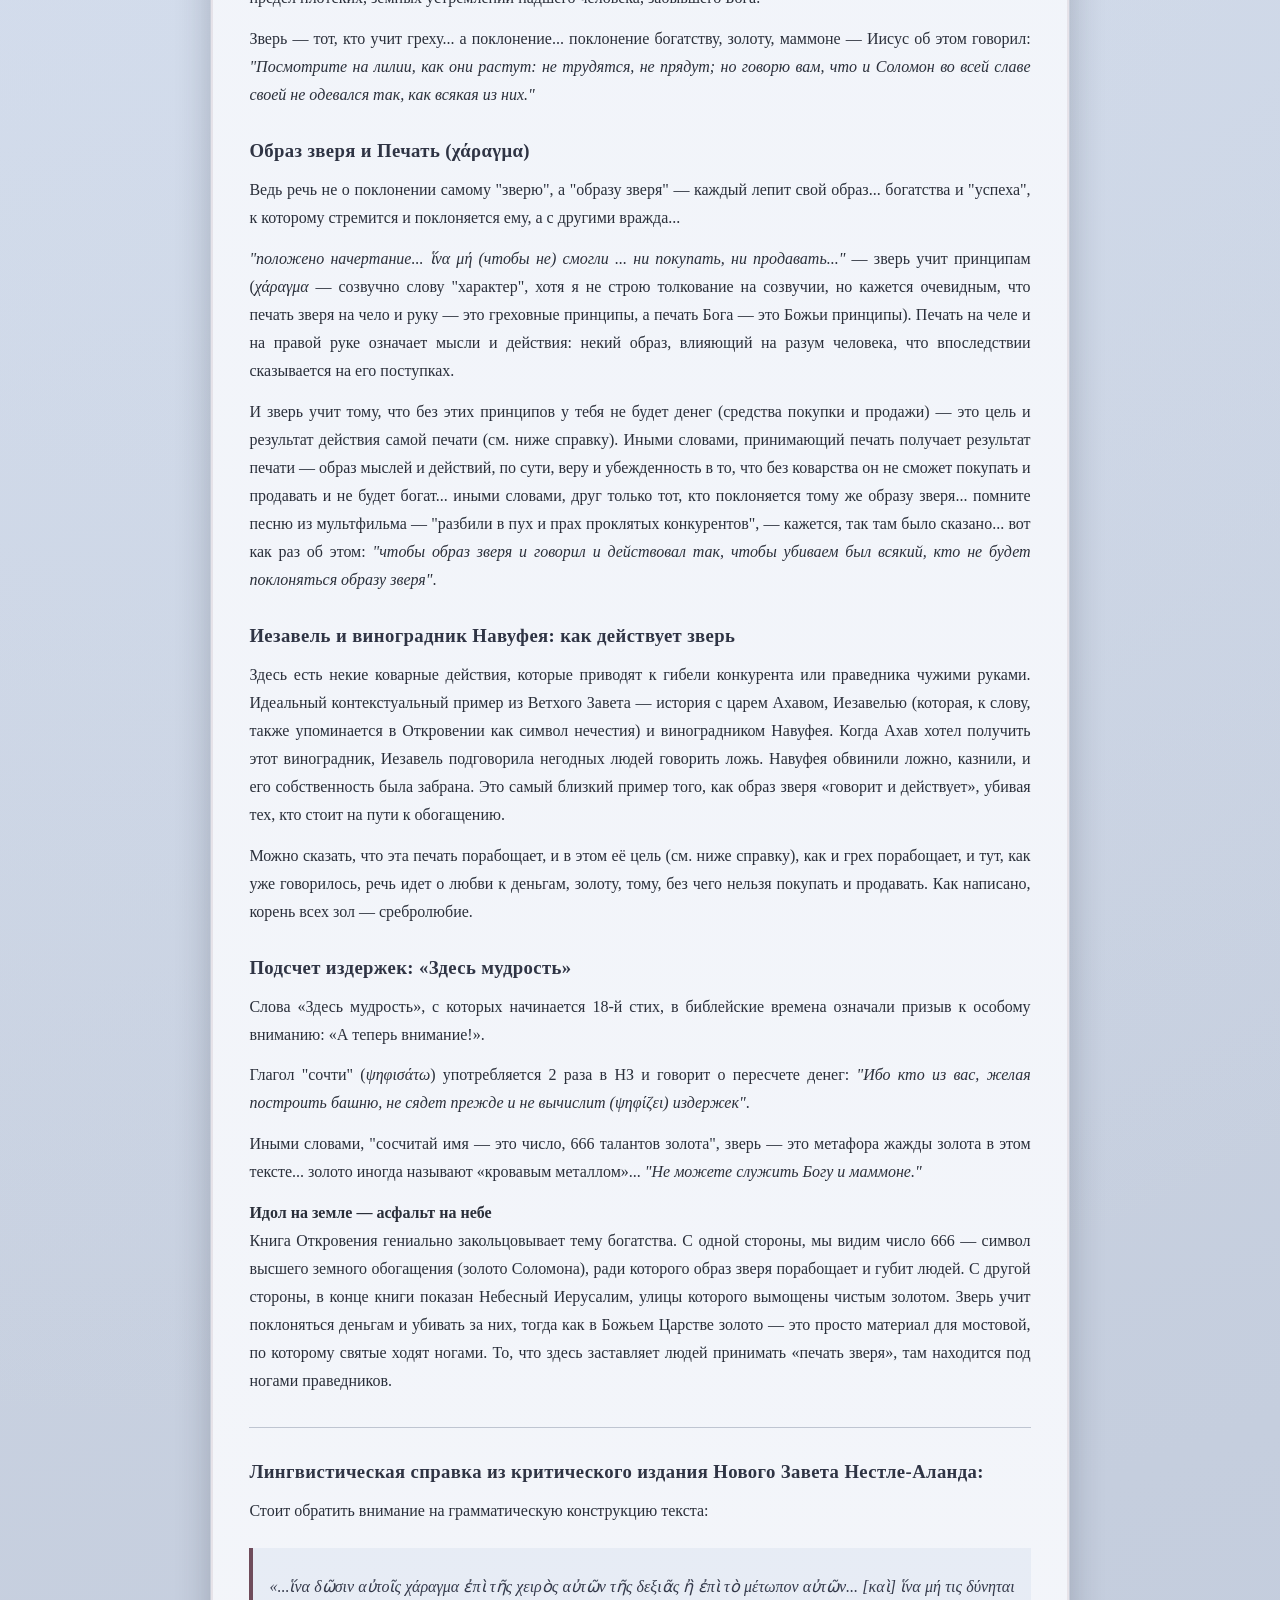
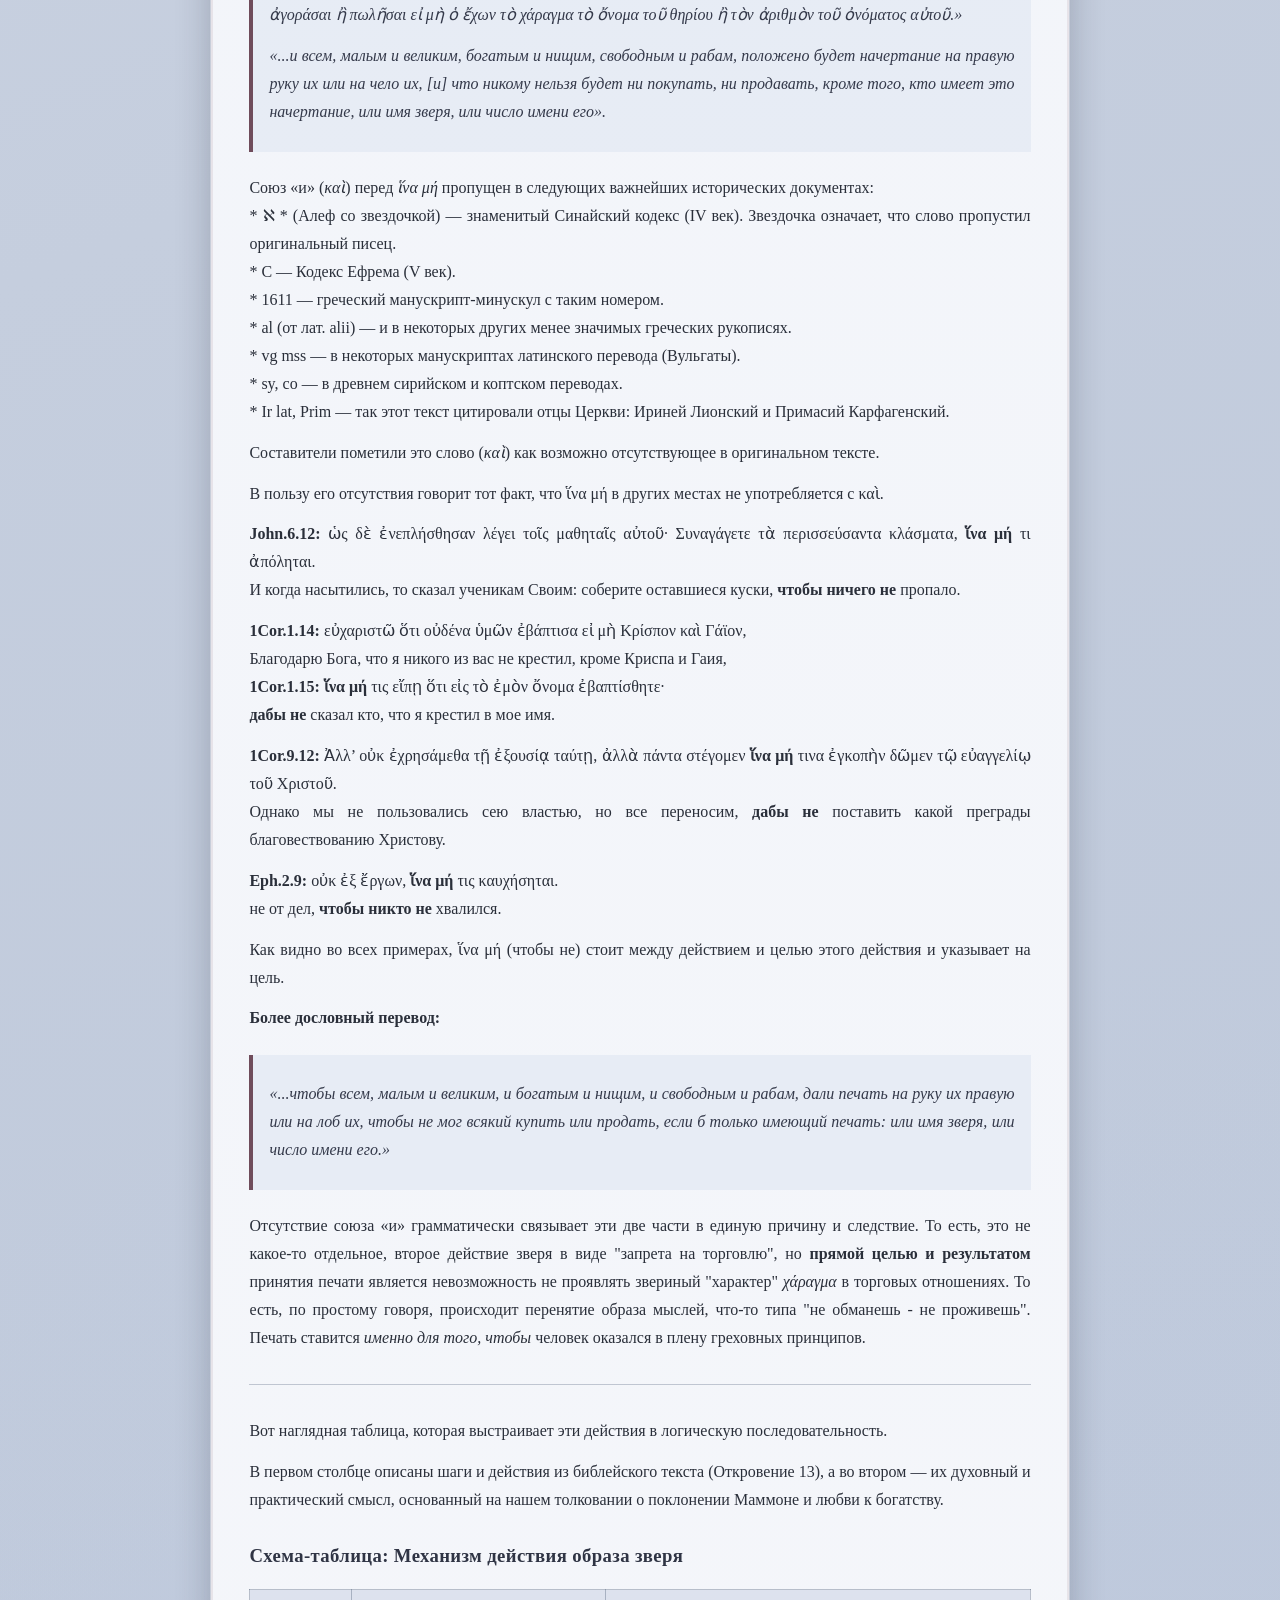
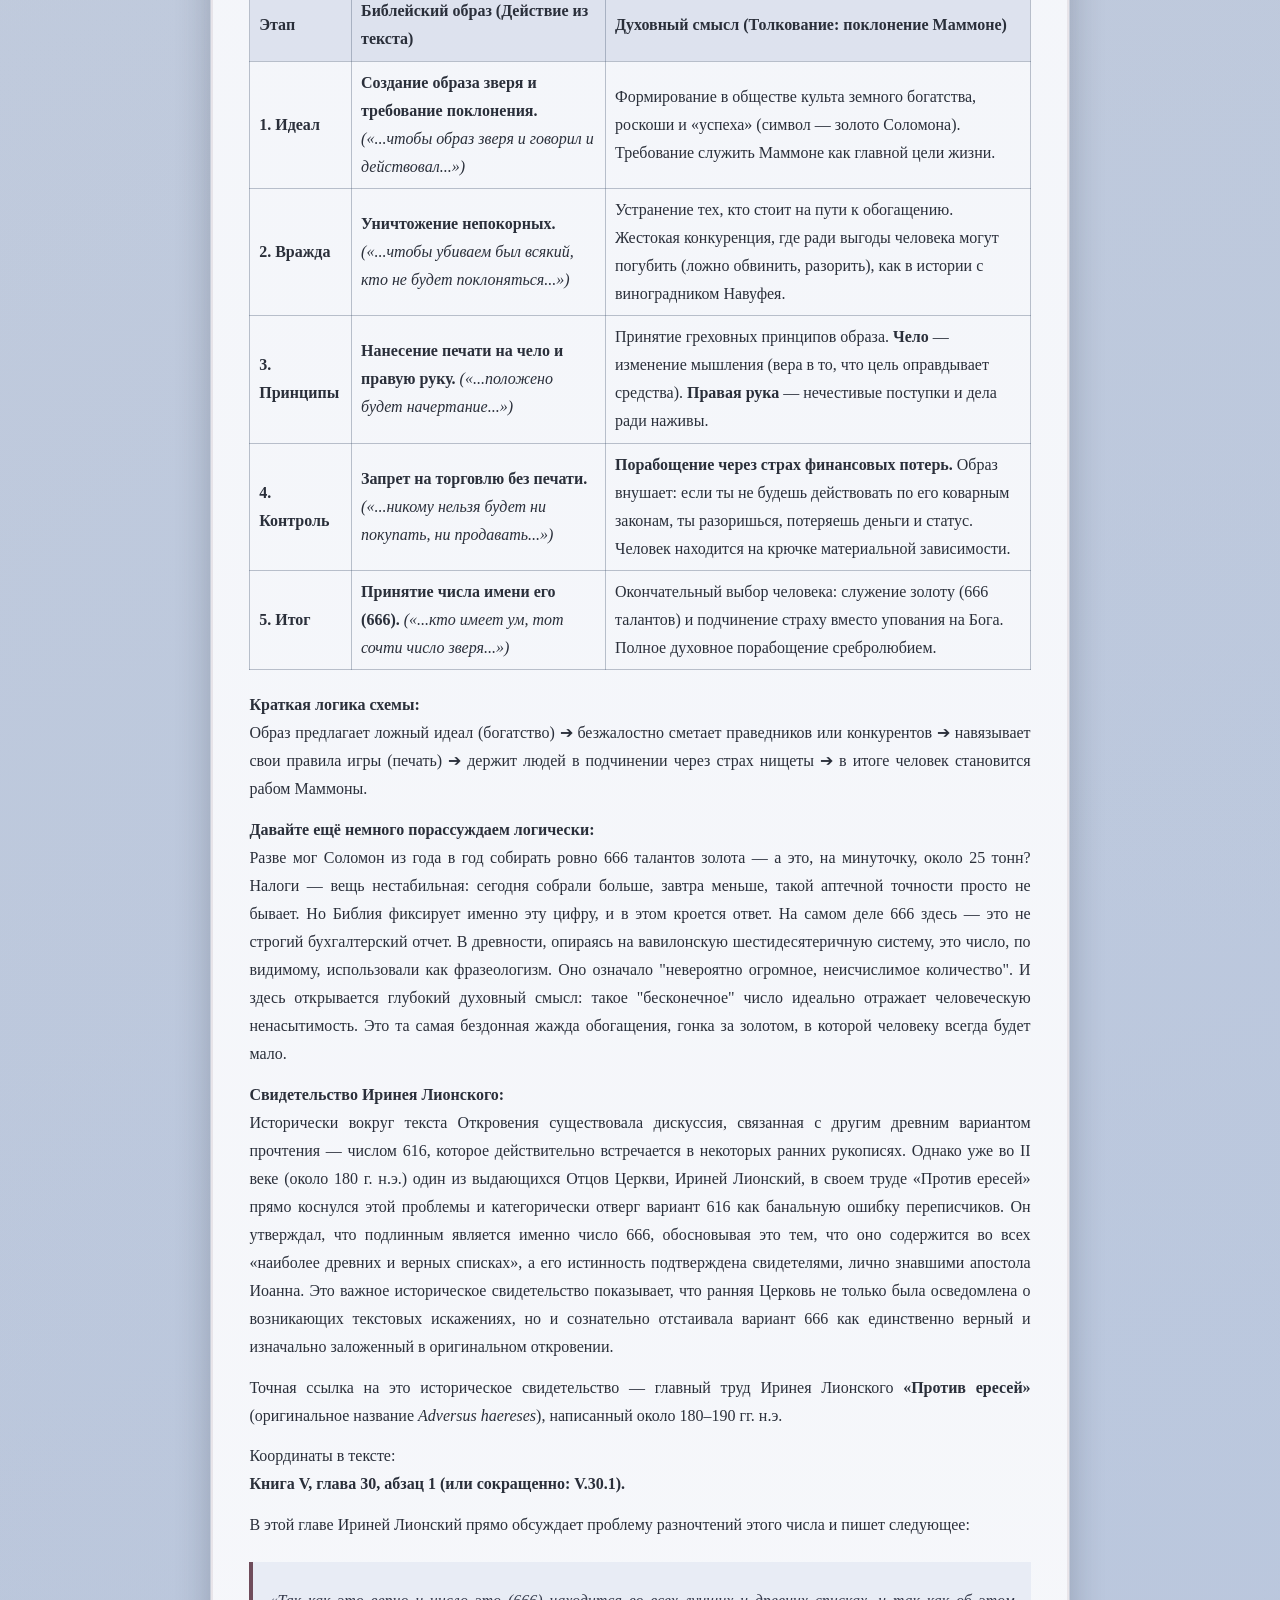
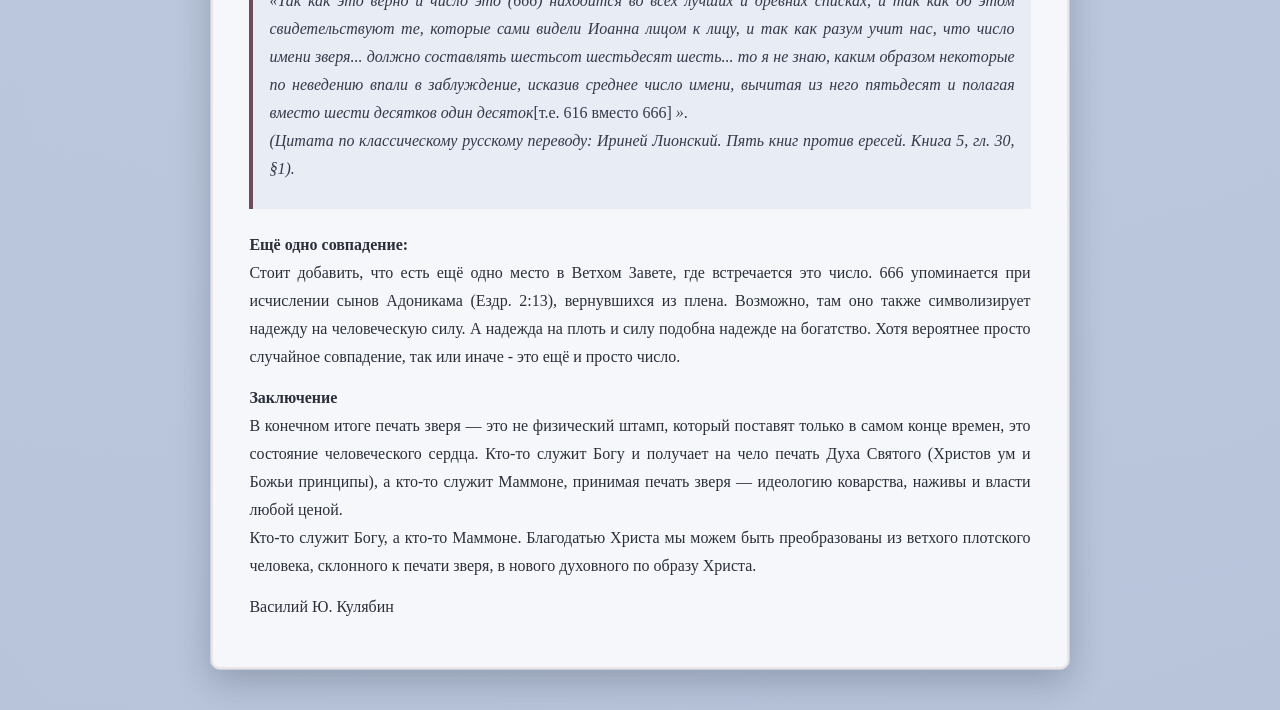
==== commit 06b6cbc0: "edits" ====
--- a/revelation13.html
+++ b/revelation13.html
@@ -69,7 +69,7 @@
 <p>Как видно во всех примерах, ἵνα μή (чтобы не) стоит между действием и целью этого действия и указывает на цель.</p>
 <p><strong>Более дословный перевод:</strong></p>
 <blockquote>
-<p><em>«...чтобы всем, малым и великим, и богатым и нищим, и свободным и рабам, дали печать на руку их правую или на лоб их, </em><em>чтобы не</em><em> мог всякий купить или продать, если только кто имеет печать: или имя зверя, или число имени его.»</em></p>
+<p><em>«...чтобы всем, малым и великим, и богатым и нищим, и свободным и рабам, дали печать на руку их правую или на лоб их, чтобы не мог всякий купить или продать, если б только имеющий печать: или имя зверя, или число имени его.»</em></p>
 </blockquote>
 <p>Отсутствие союза «и» грамматически связывает эти две части в единую причину и следствие. То есть, это не какое-то отдельное, второе действие зверя в виде "запрета на торговлю", но <strong>прямой целью и результатом</strong> принятия печати является невозможность не проявлять звериный "характер" <em>χάραγμα</em> в торговых отношениях. То есть, по простому говоря, происходит перенятие образа мыслей, что-то типа "не обманешь - не проживешь". Печать ставится <em>именно для того, чтобы</em> человек оказался в плену греховных принципов.</p>
 <hr>
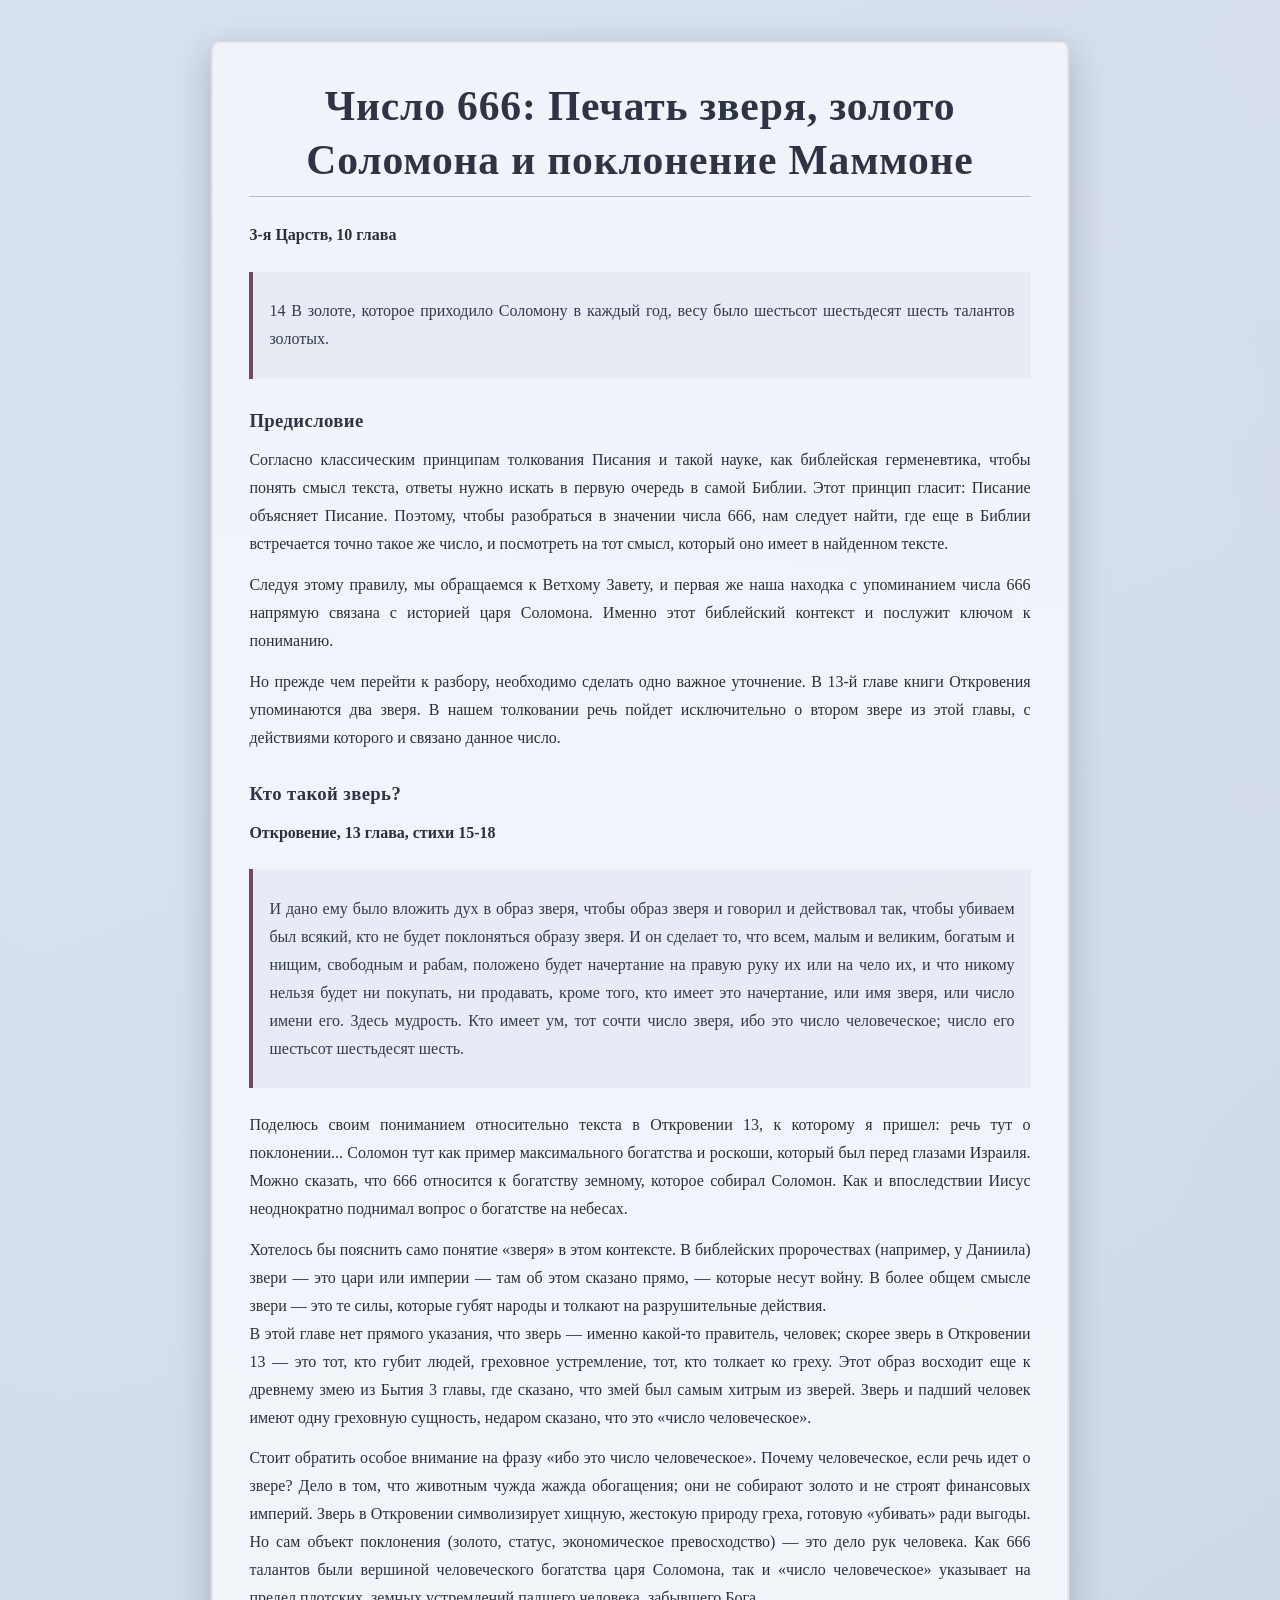
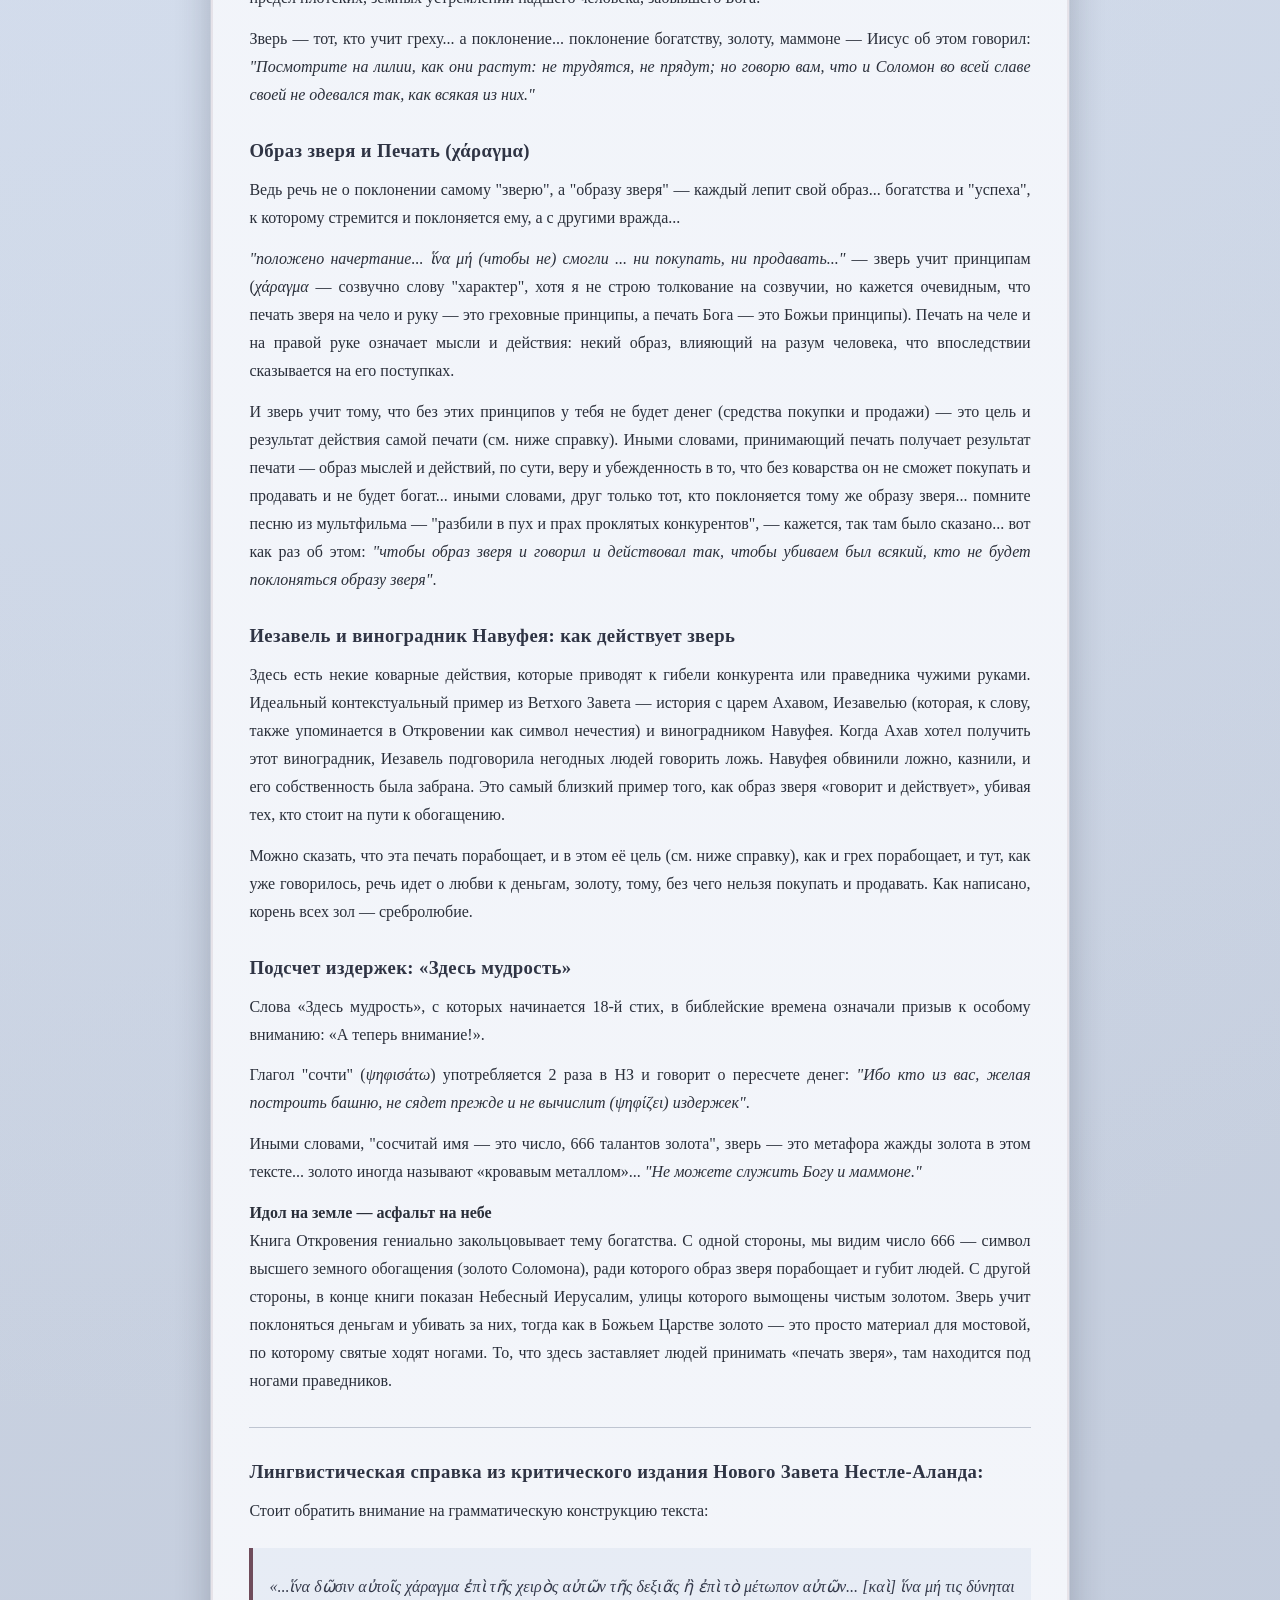
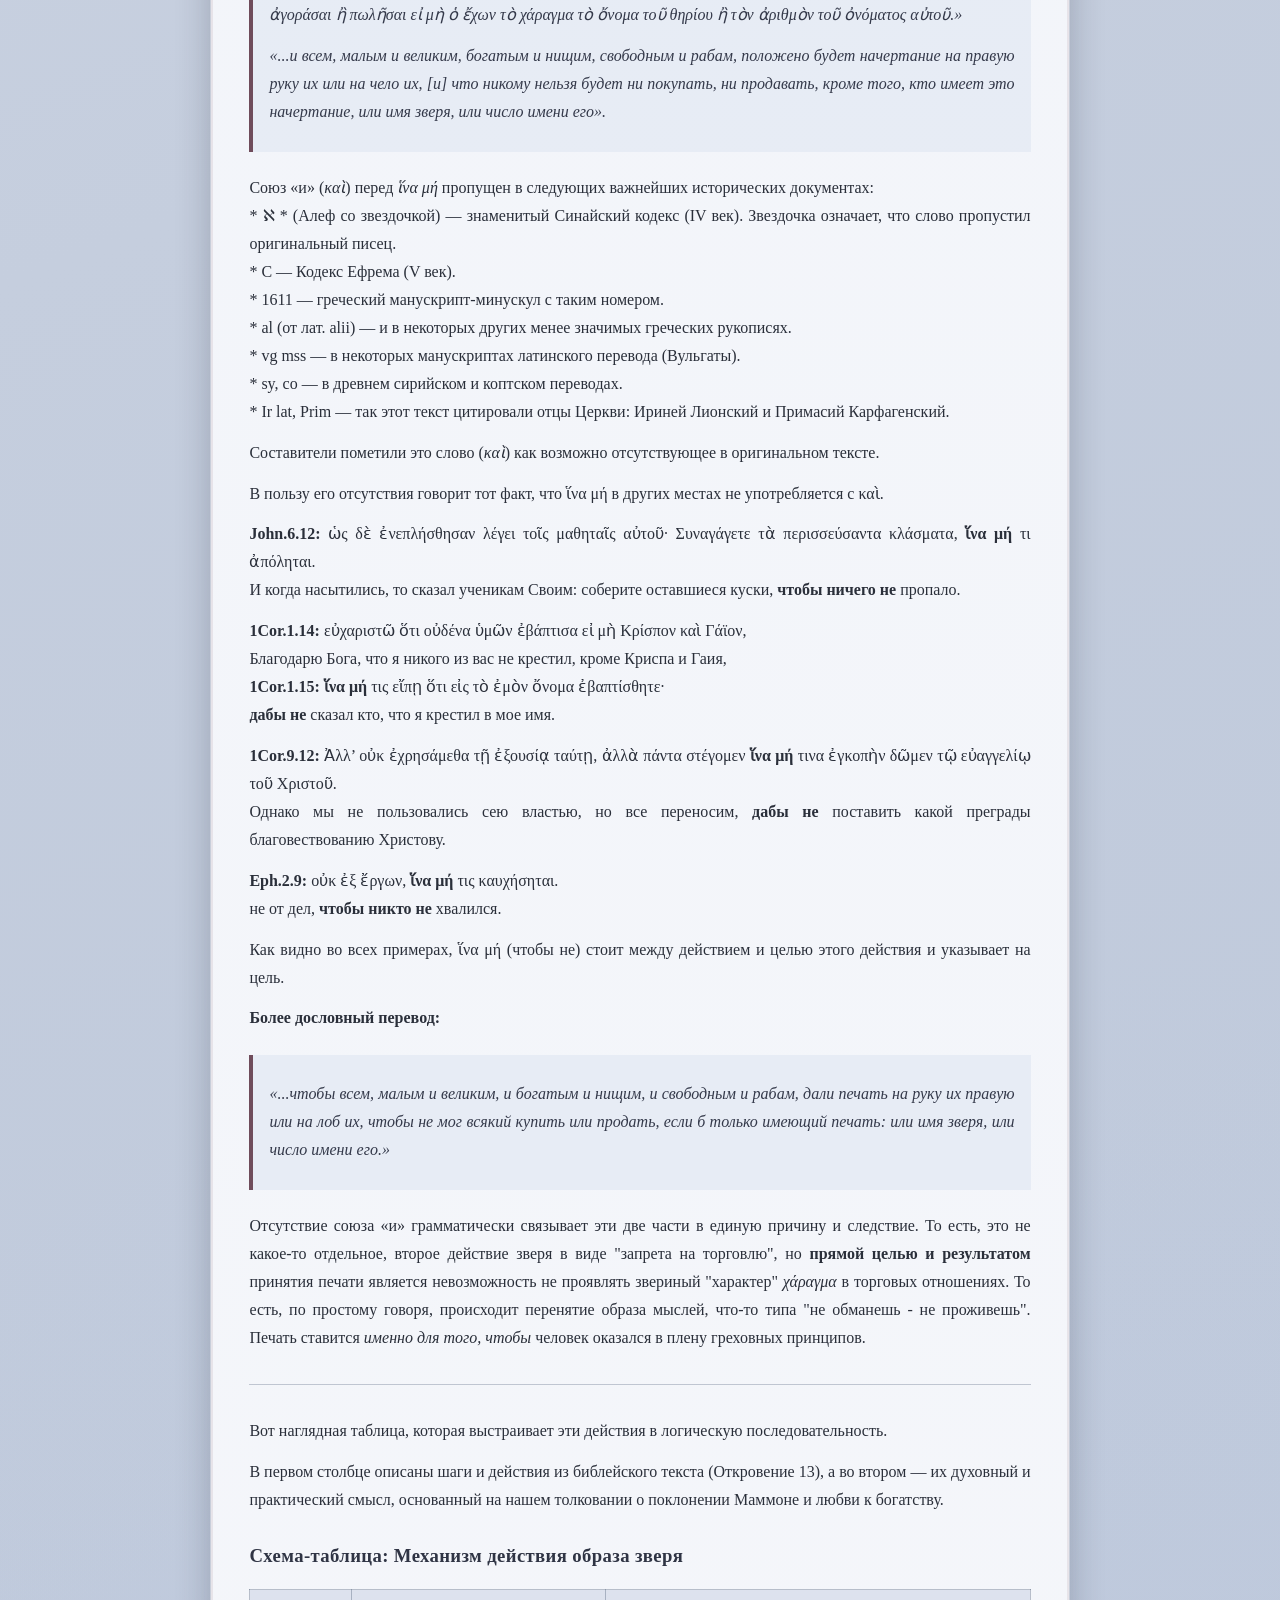
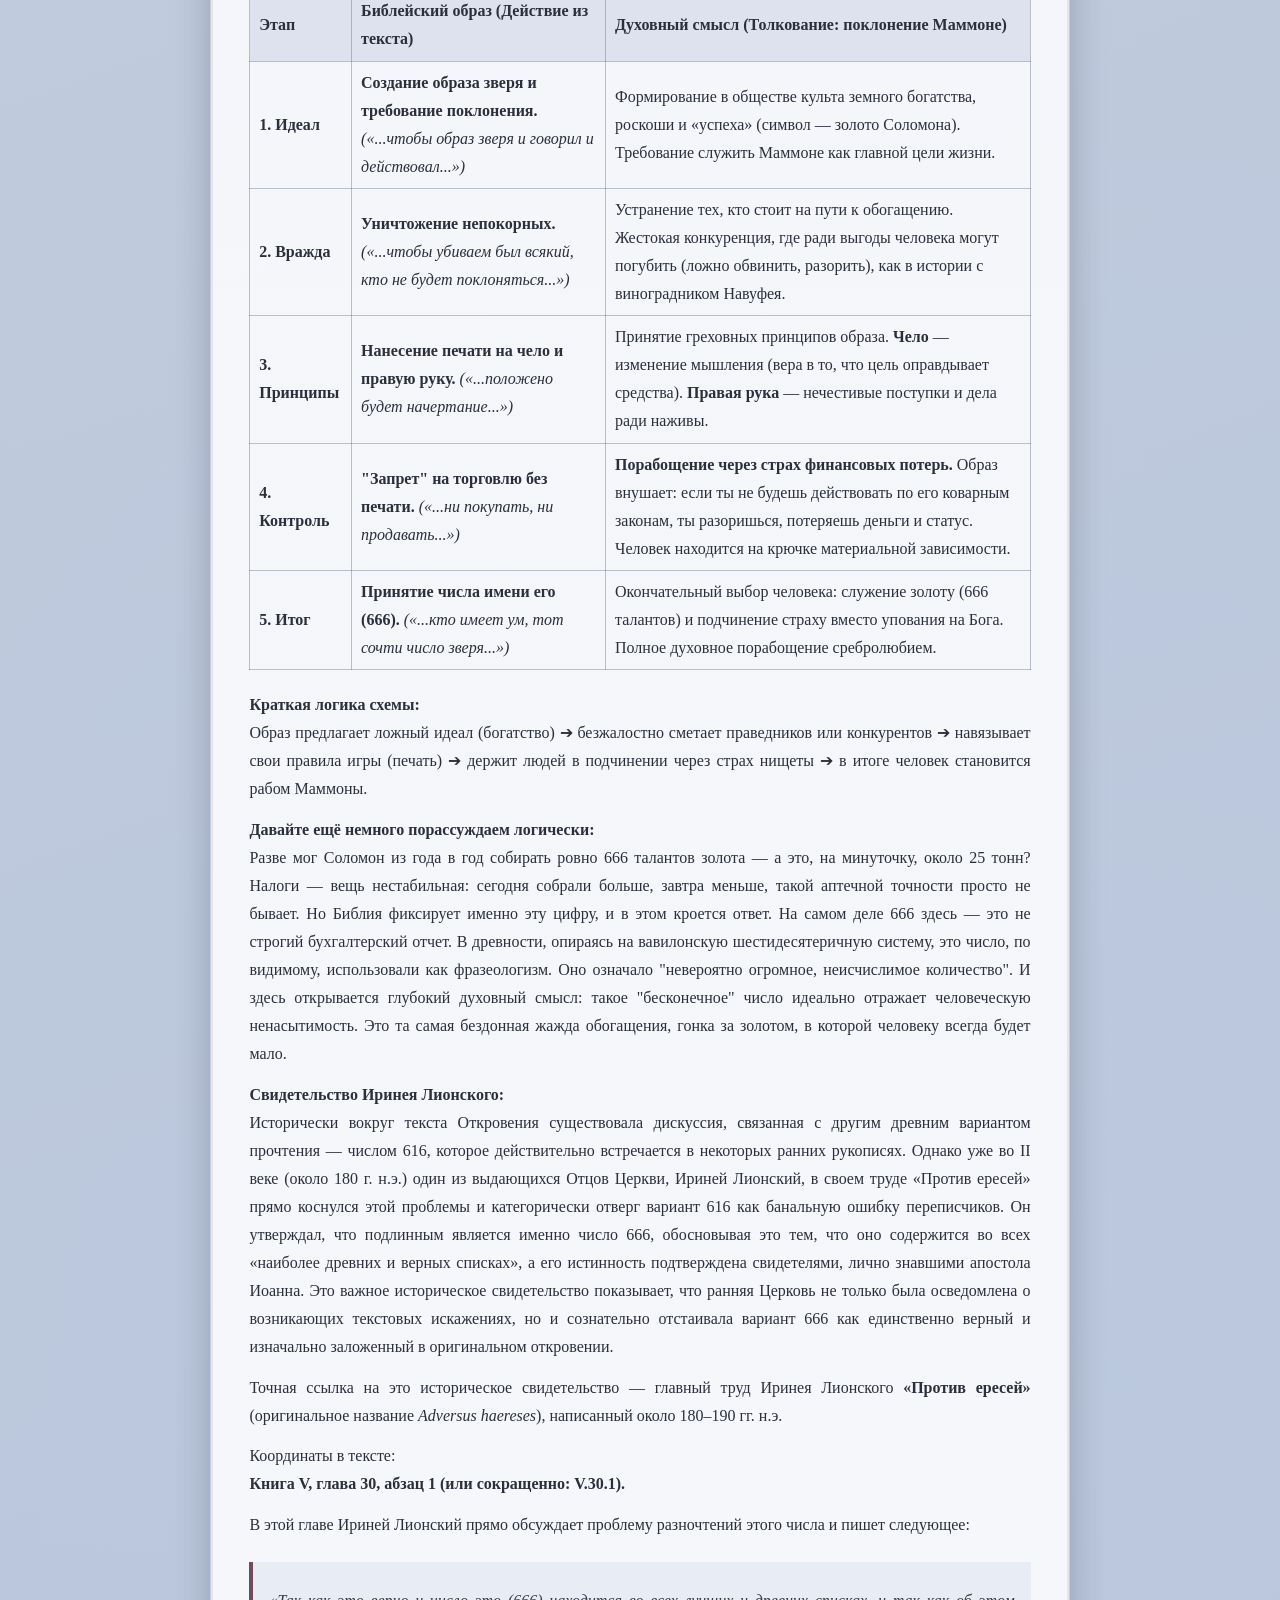
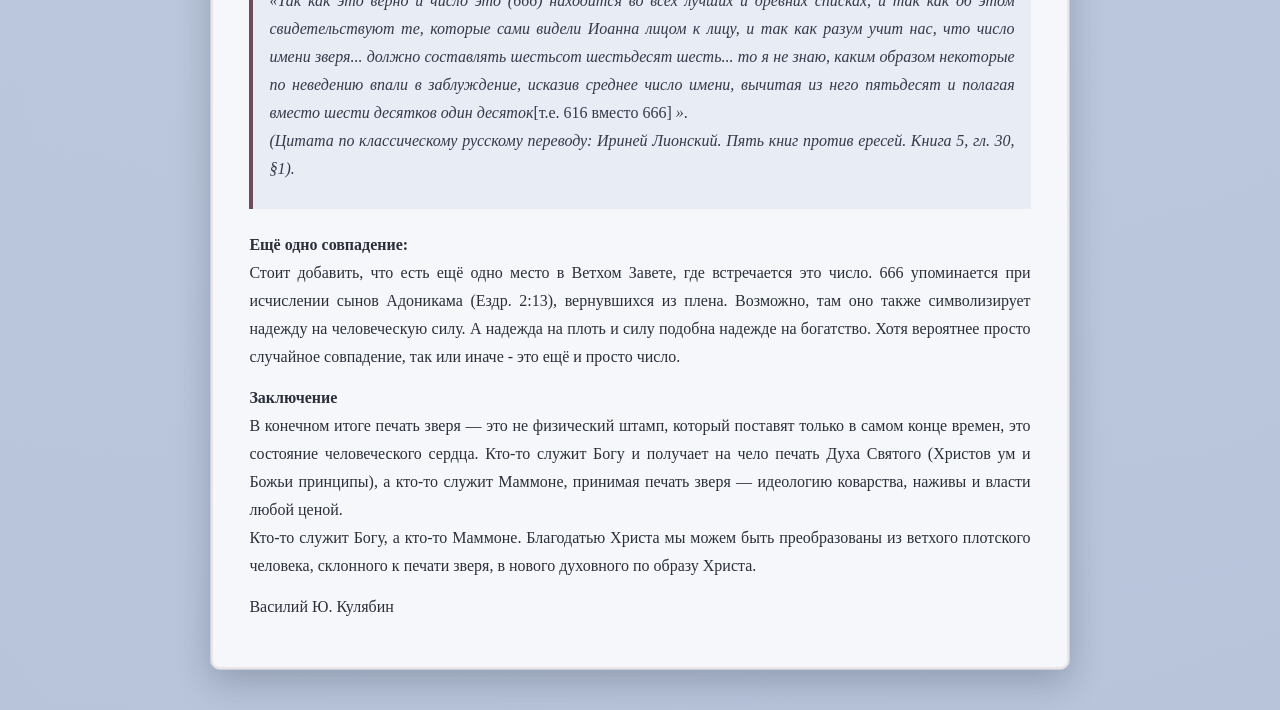
==== commit 0150abe4: "edits" ====
--- a/revelation13.html
+++ b/revelation13.html
@@ -102,7 +102,7 @@
 </tr>
 <tr>
 <td style="text-align: left;"><strong>4. Контроль</strong></td>
-<td style="text-align: left;"><strong>Запрет на торговлю без печати.</strong> <em>(«...никому нельзя будет ни покупать, ни продавать...»)</em></td>
+<td style="text-align: left;"><strong>"Запрет" на торговлю без печати.</strong> <em>(«...ни покупать, ни продавать...»)</em></td>
 <td style="text-align: left;"><strong>Порабощение через страх финансовых потерь.</strong> Образ внушает: если ты не будешь действовать по его коварным законам, ты разоришься, потеряешь деньги и статус. Человек находится на крючке материальной зависимости.</td>
 </tr>
 <tr>
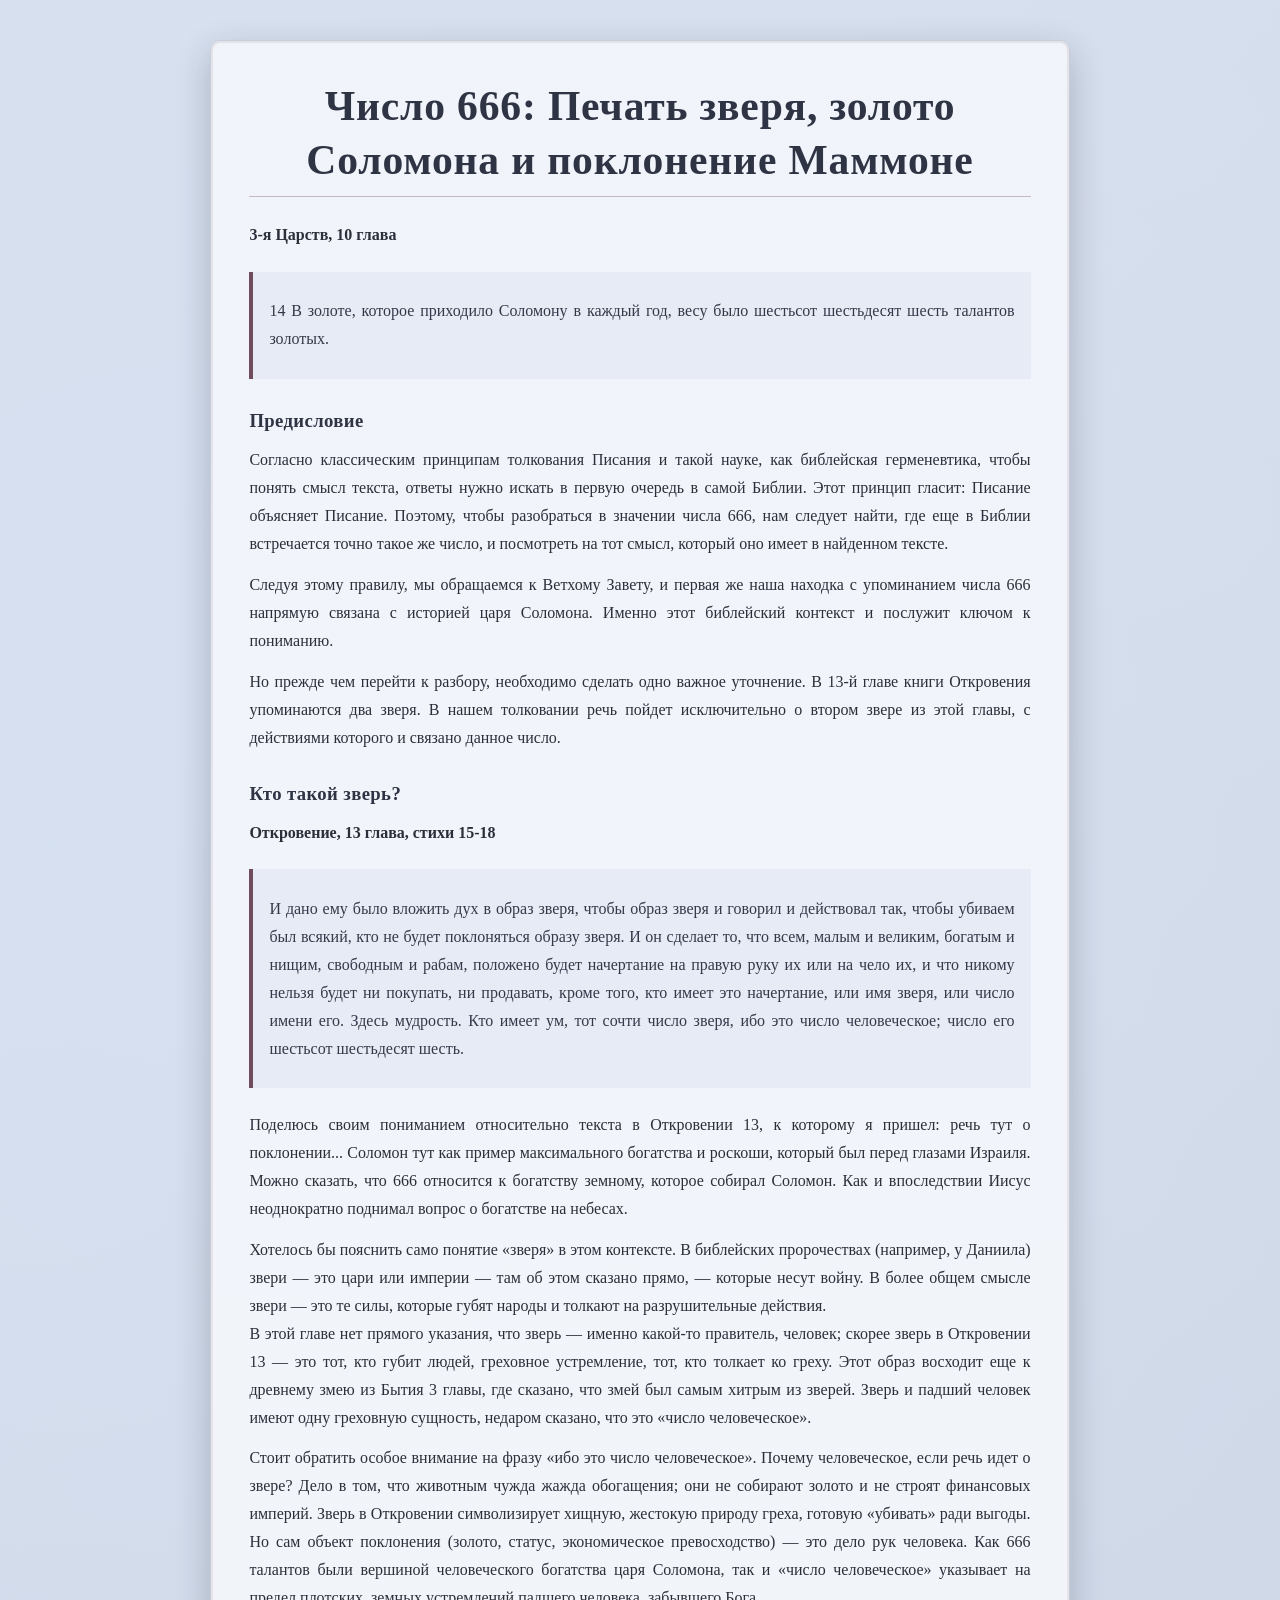
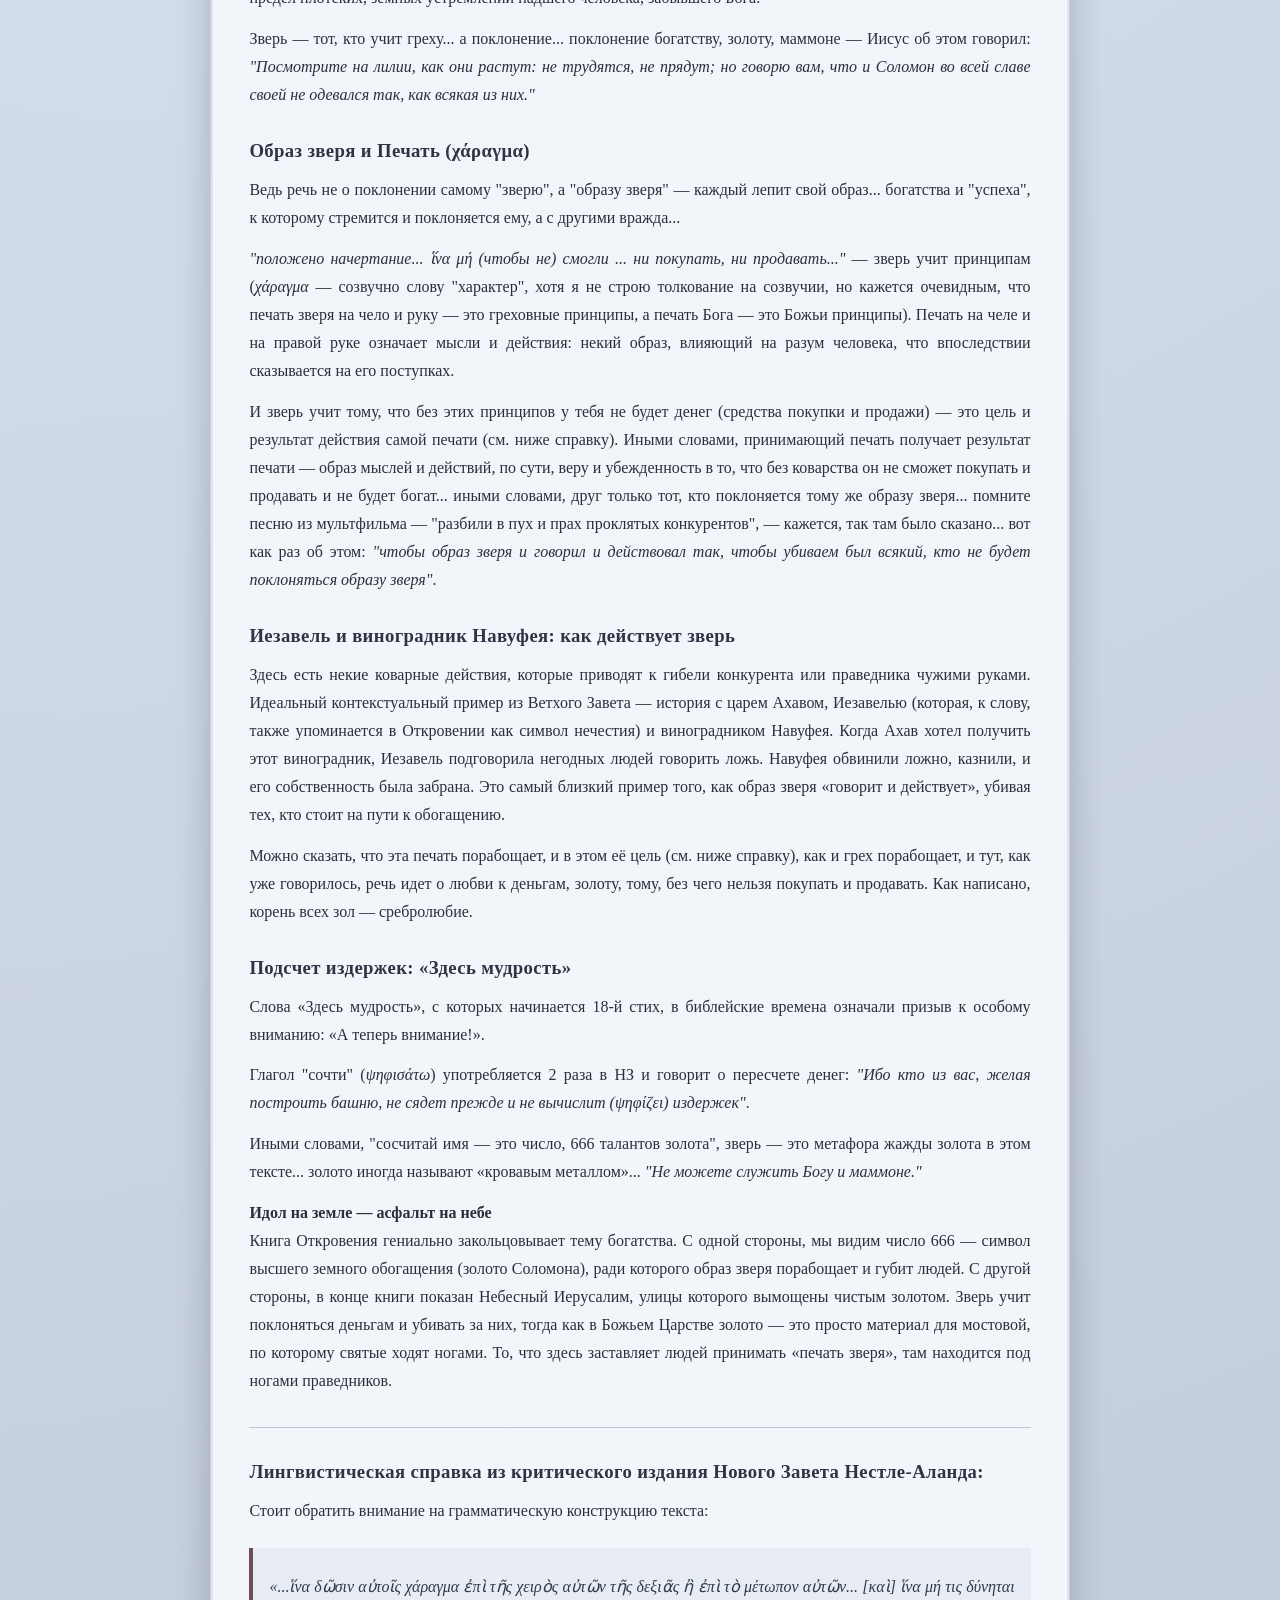
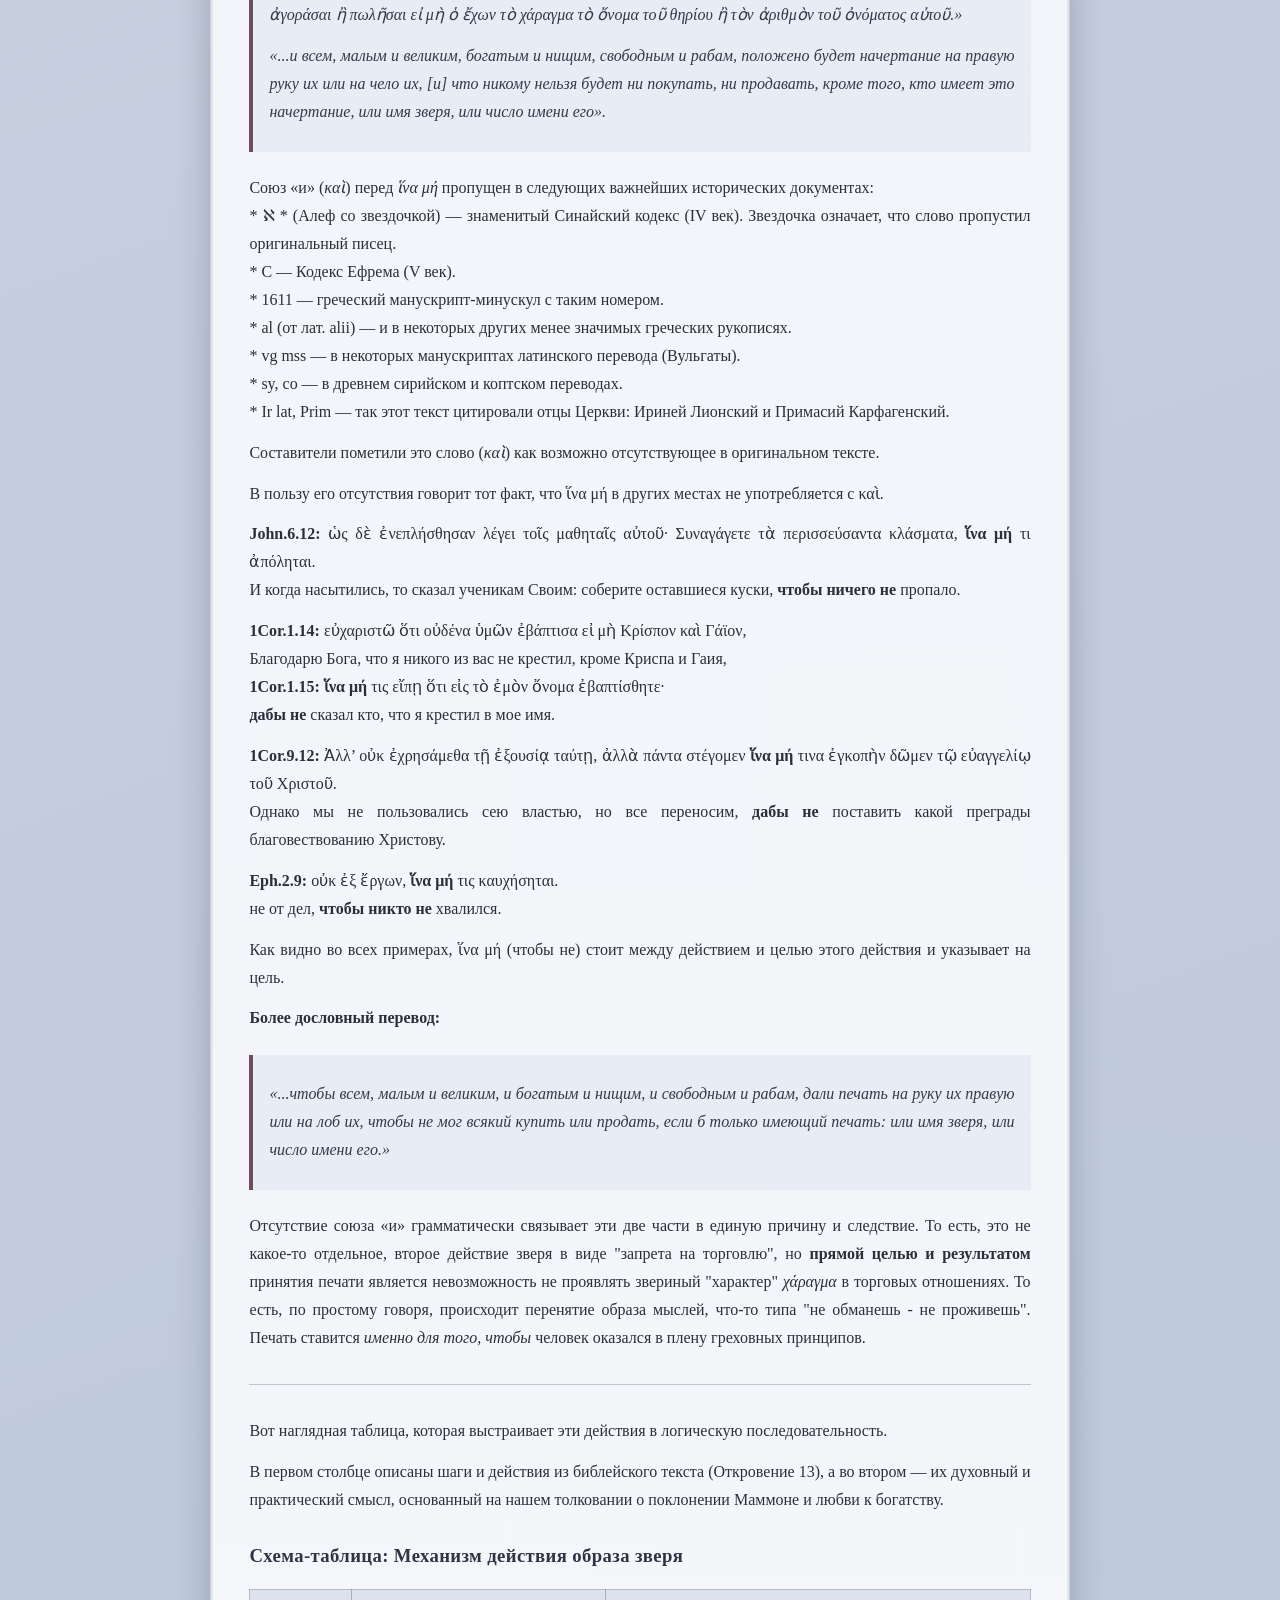
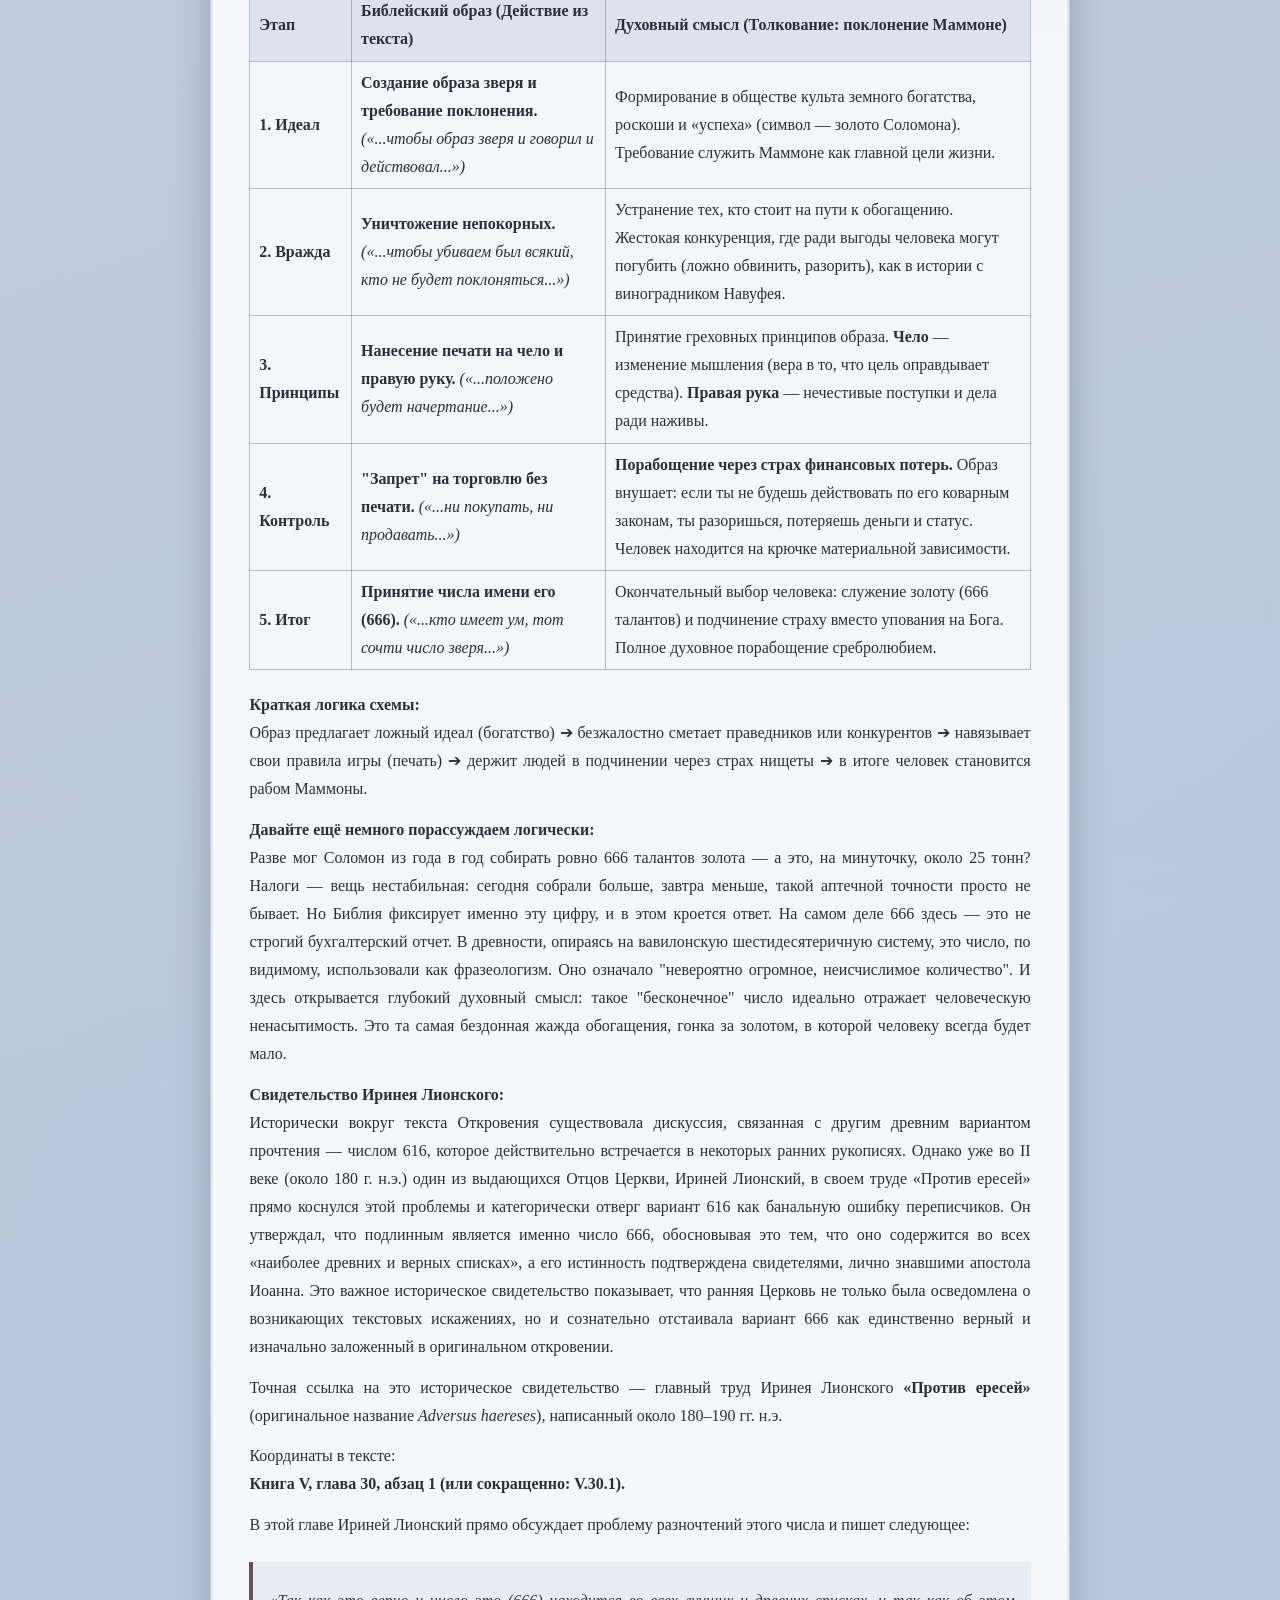
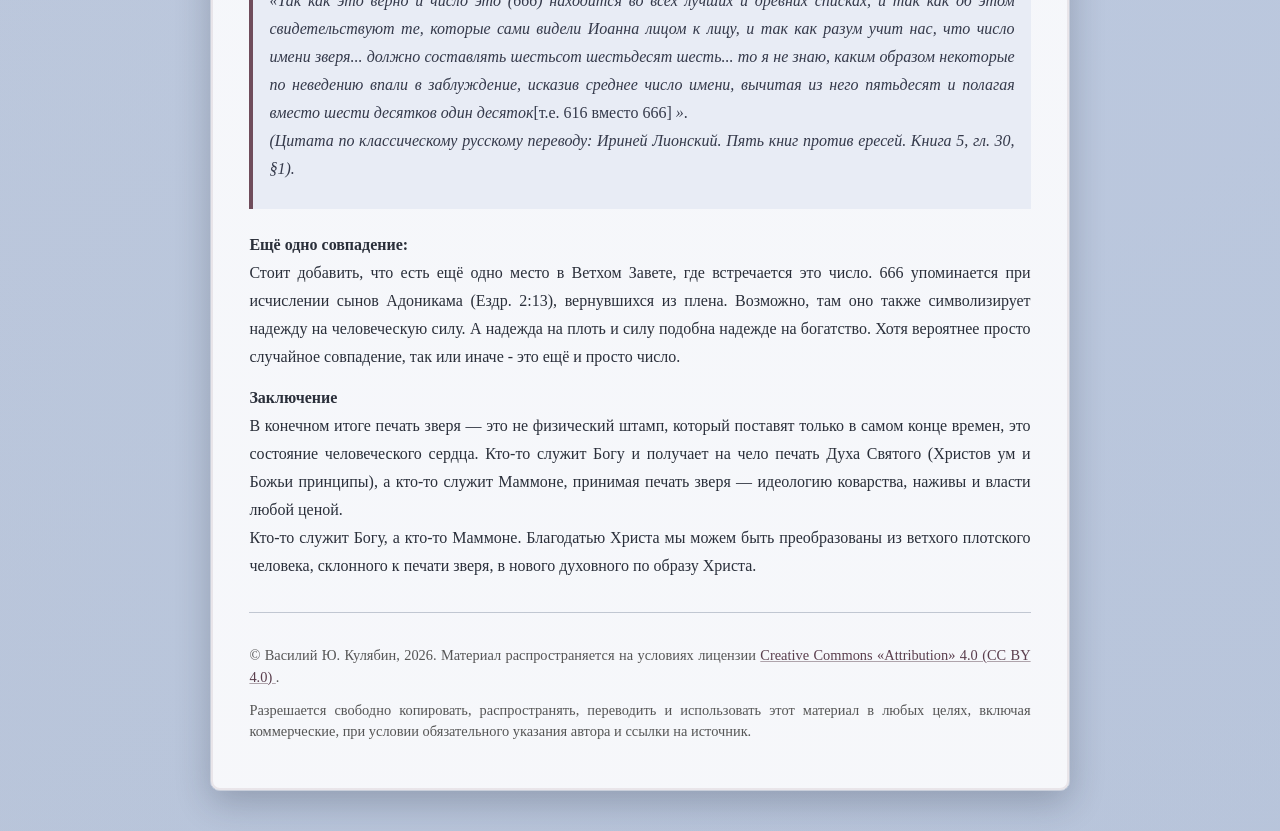
==== commit 0a9384b0: "add licens" ====
--- a/revelation13.html
+++ b/revelation13.html
@@ -131,6 +131,22 @@
 <p><strong>Заключение</strong><br>
 В конечном итоге печать зверя — это не физический штамп, который поставят только в самом конце времен, это состояние человеческого сердца. Кто-то служит Богу и получает на чело печать Духа Святого (Христов ум и Божьи принципы), а кто-то служит Маммоне, принимая печать зверя — идеологию коварства, наживы и власти любой ценой.<br>
 Кто-то служит Богу, а кто-то Маммоне. Благодатью Христа мы можем быть преобразованы из ветхого плотского человека, склонного к печати зверя, в нового духовного по образу Христа.</p>
-<p>Василий Ю. Кулябин</p></main>
+
+<hr>
+<footer style="font-size: 0.9em; color: #555; margin-top: 2em; line-height: 1.5;">
+  <p>
+    © Василий Ю. Кулябин, 2026. Материал распространяется на условиях лицензии
+    <a href="https://creativecommons.org/licenses/by/4.0/deed.ru" target="_blank" rel="license noopener">
+      Creative Commons «Attribution» 4.0 (CC BY 4.0)
+    </a>.
+  </p>
+  <p>
+    Разрешается свободно копировать, распространять, переводить и использовать
+    этот материал в любых целях, включая коммерческие, при условии обязательного
+    указания автора и ссылки на источник.
+  </p>
+</footer>
+
+</main>
 </body>
 </html>
